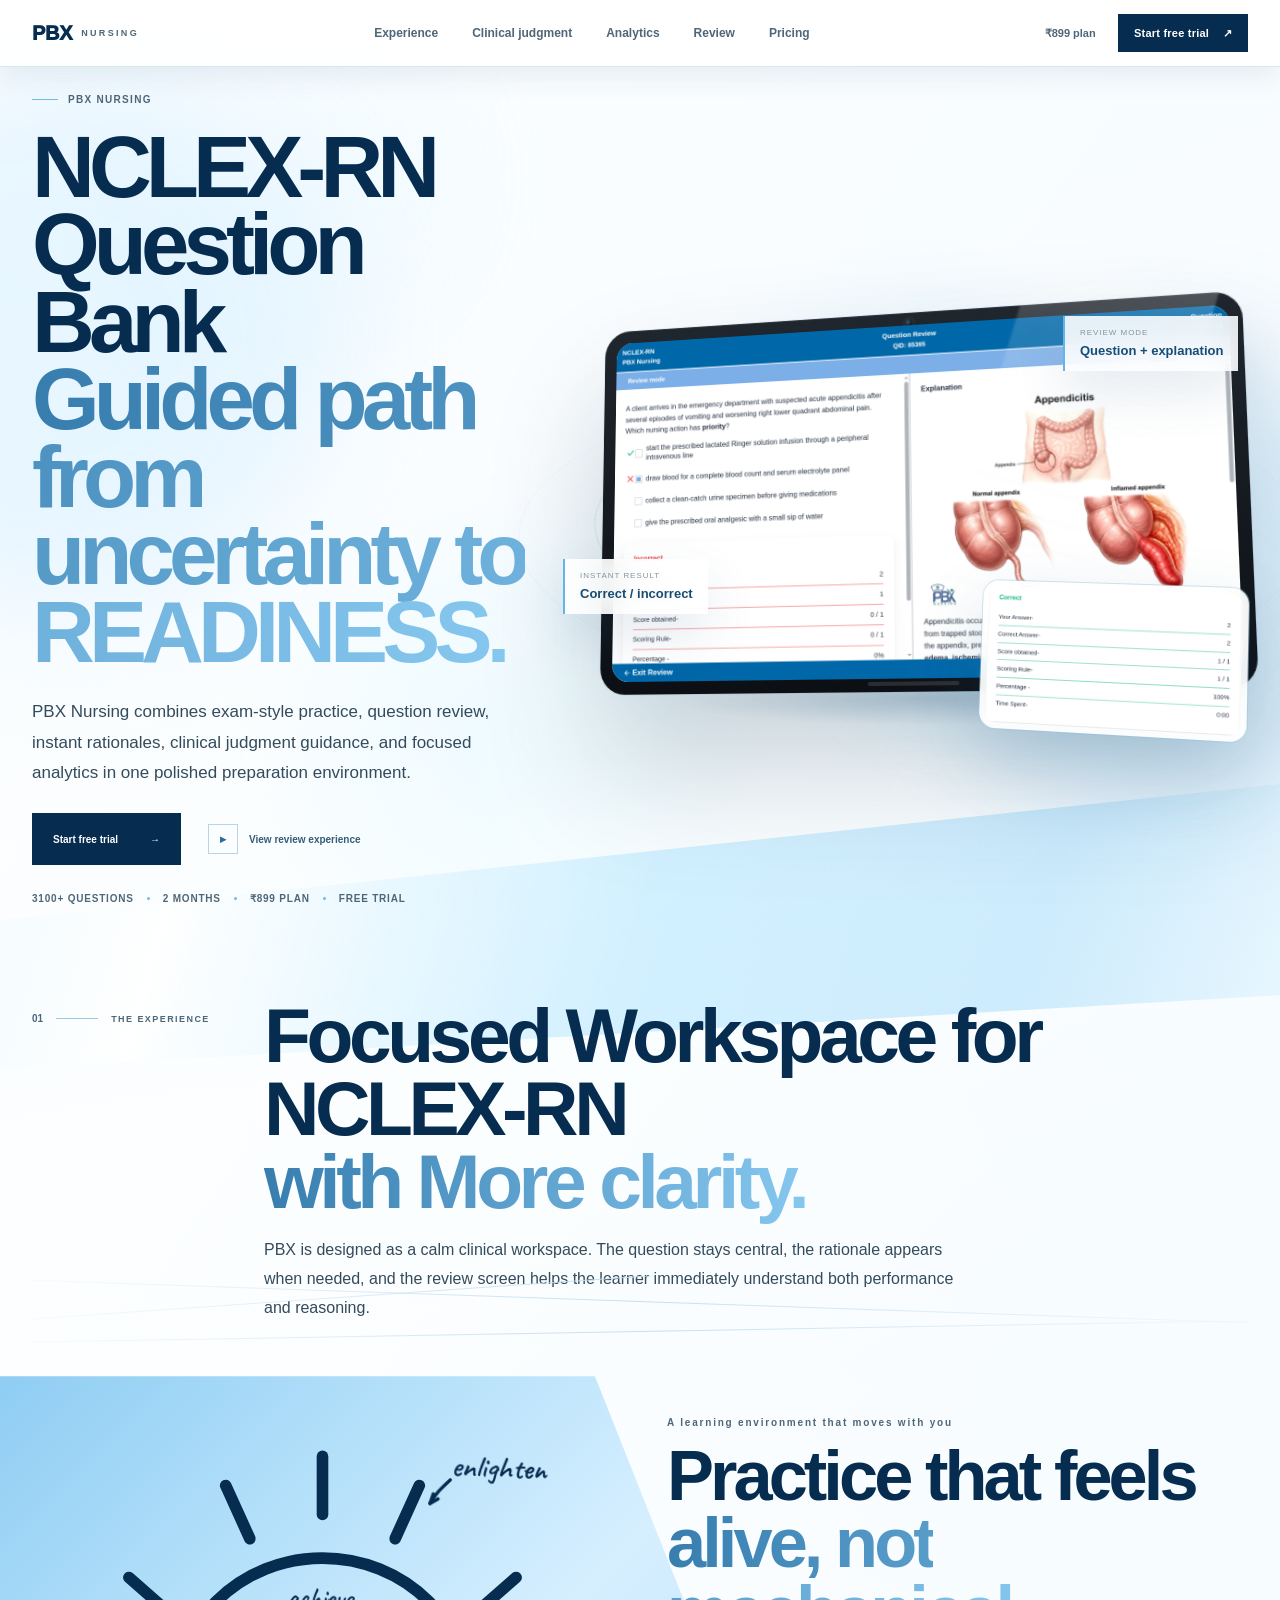
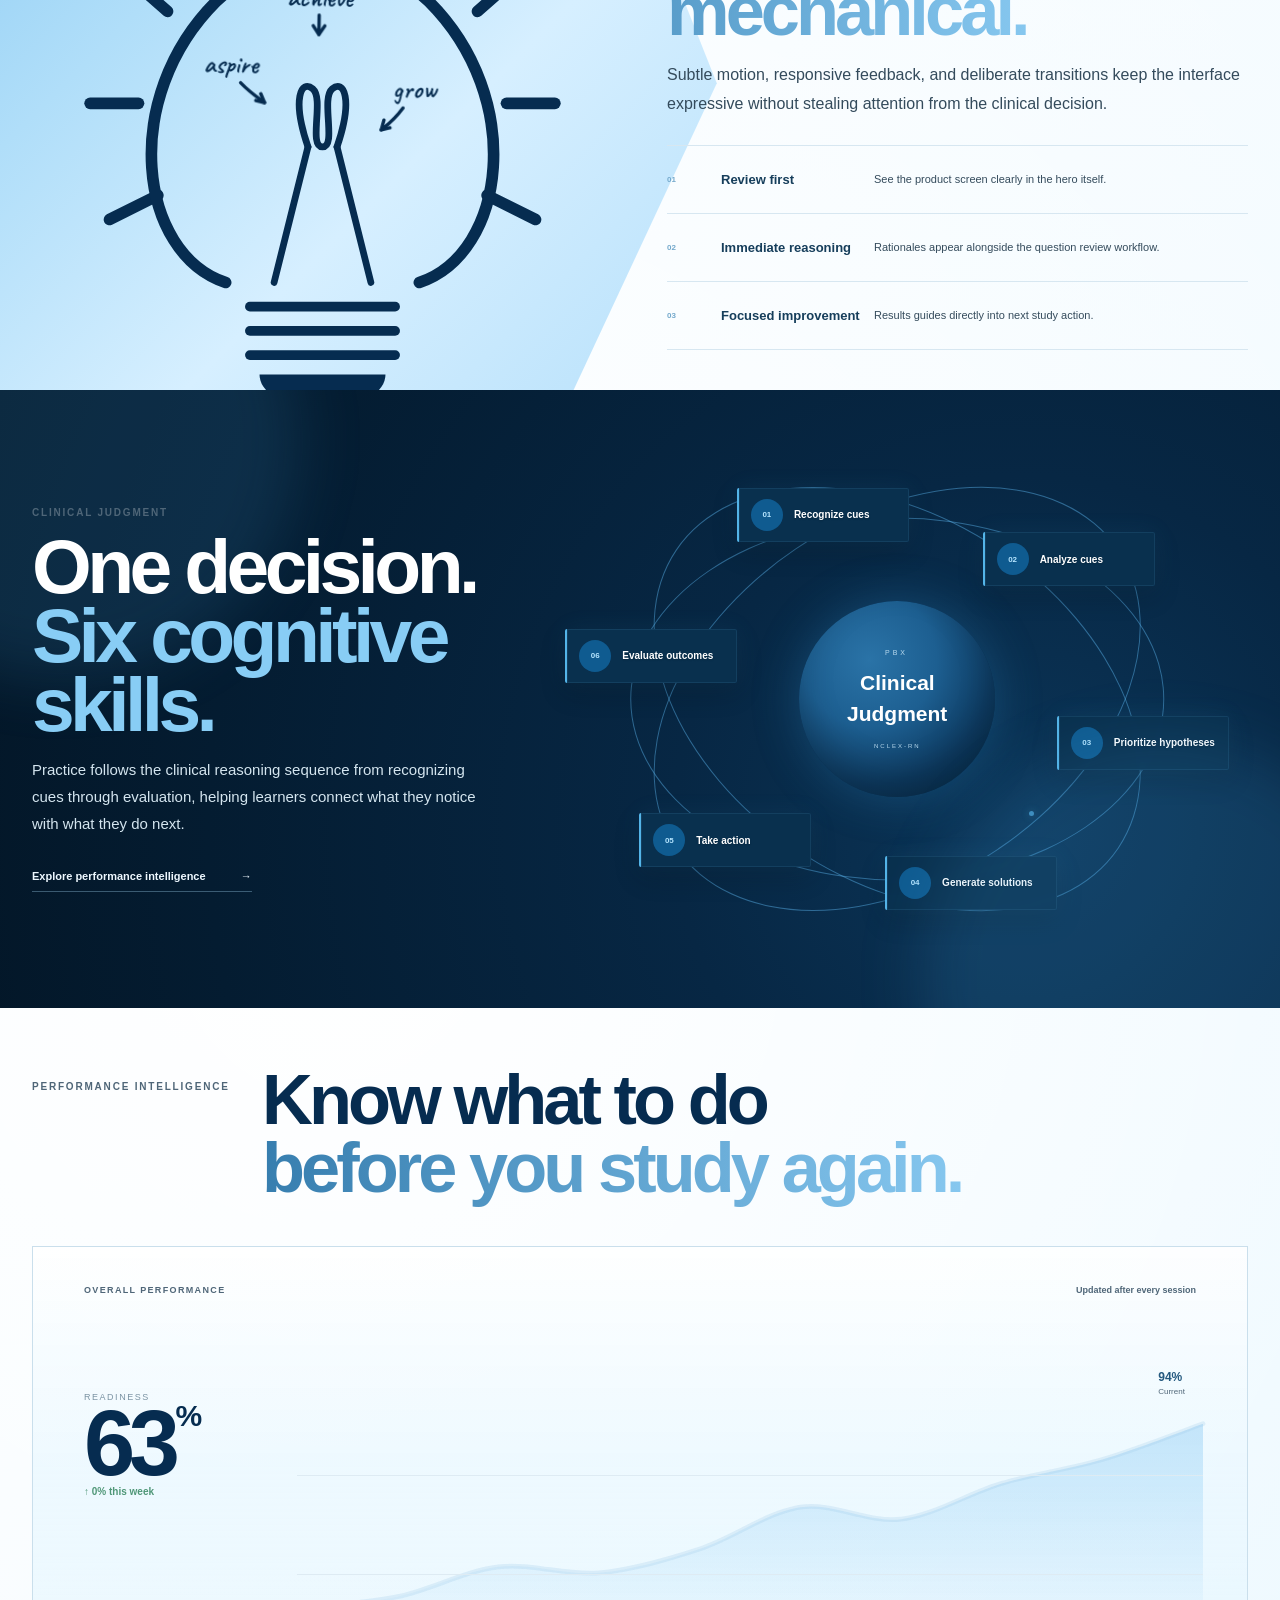
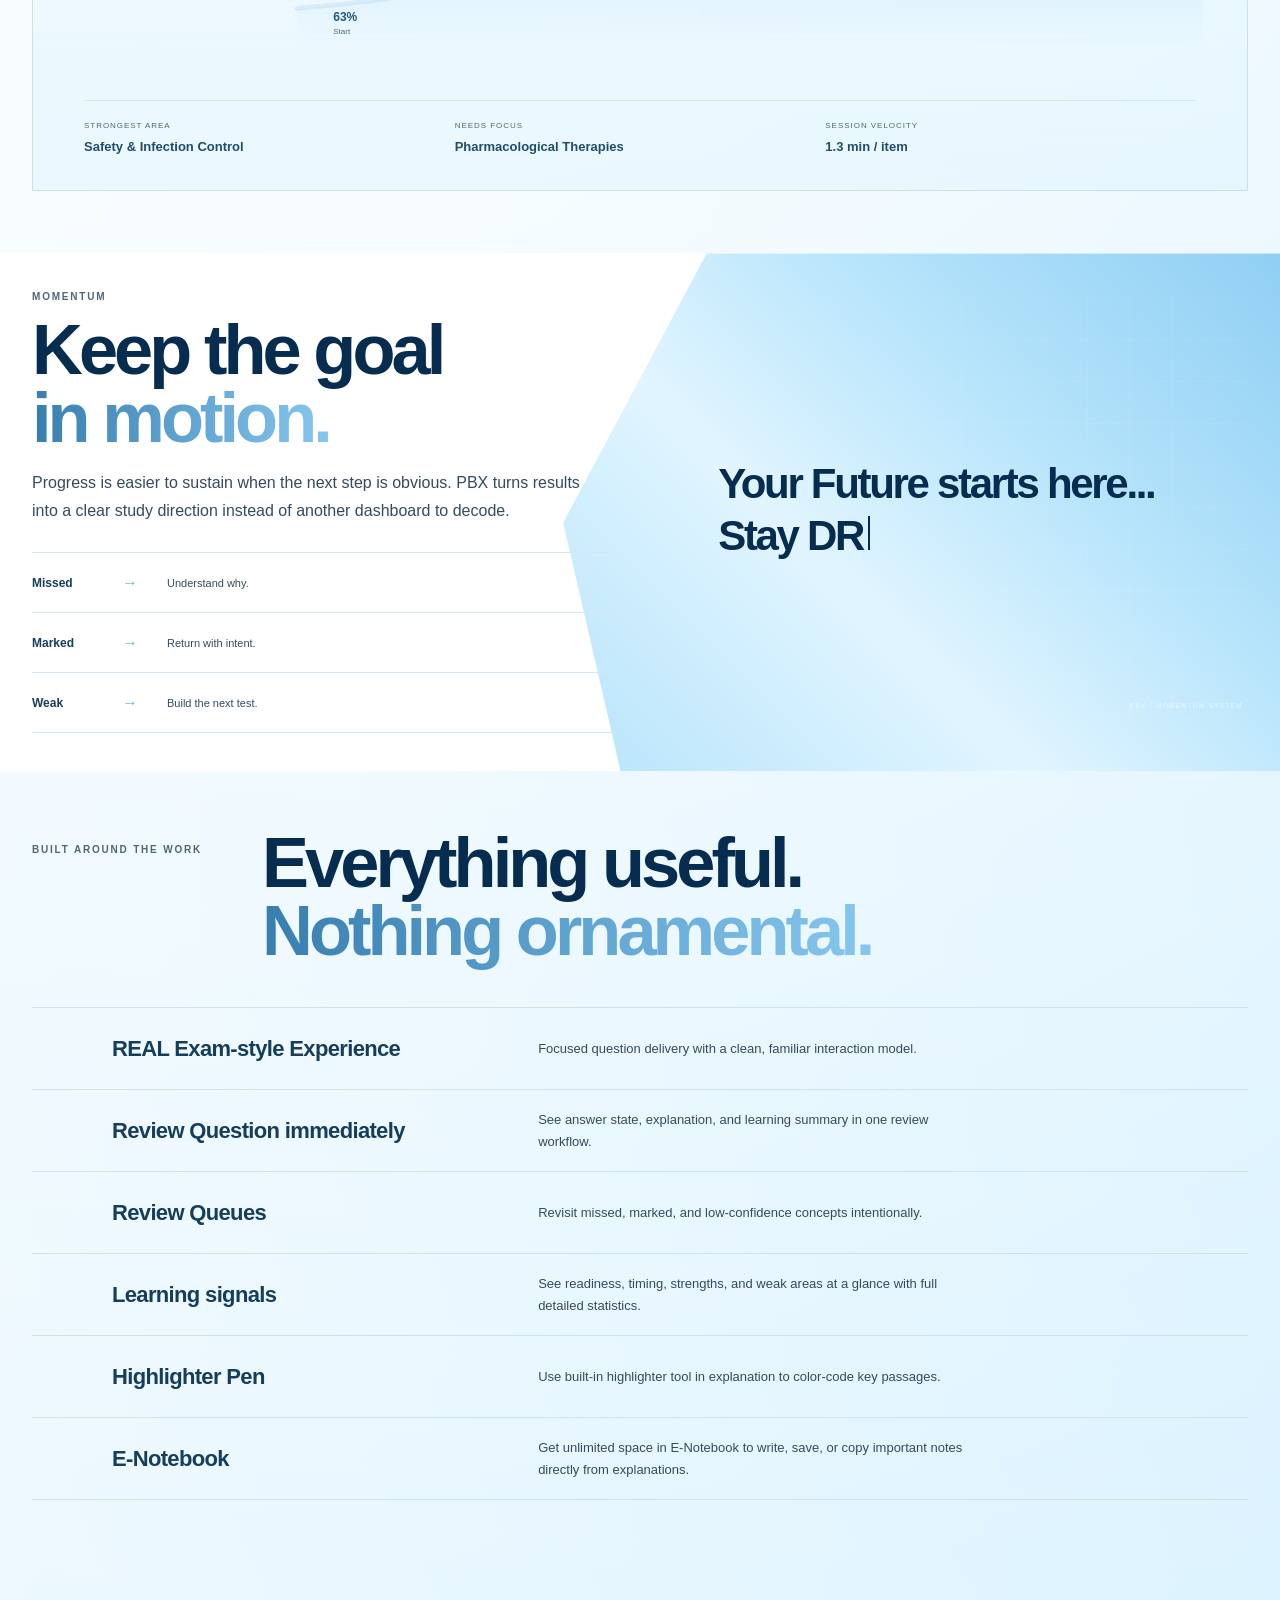
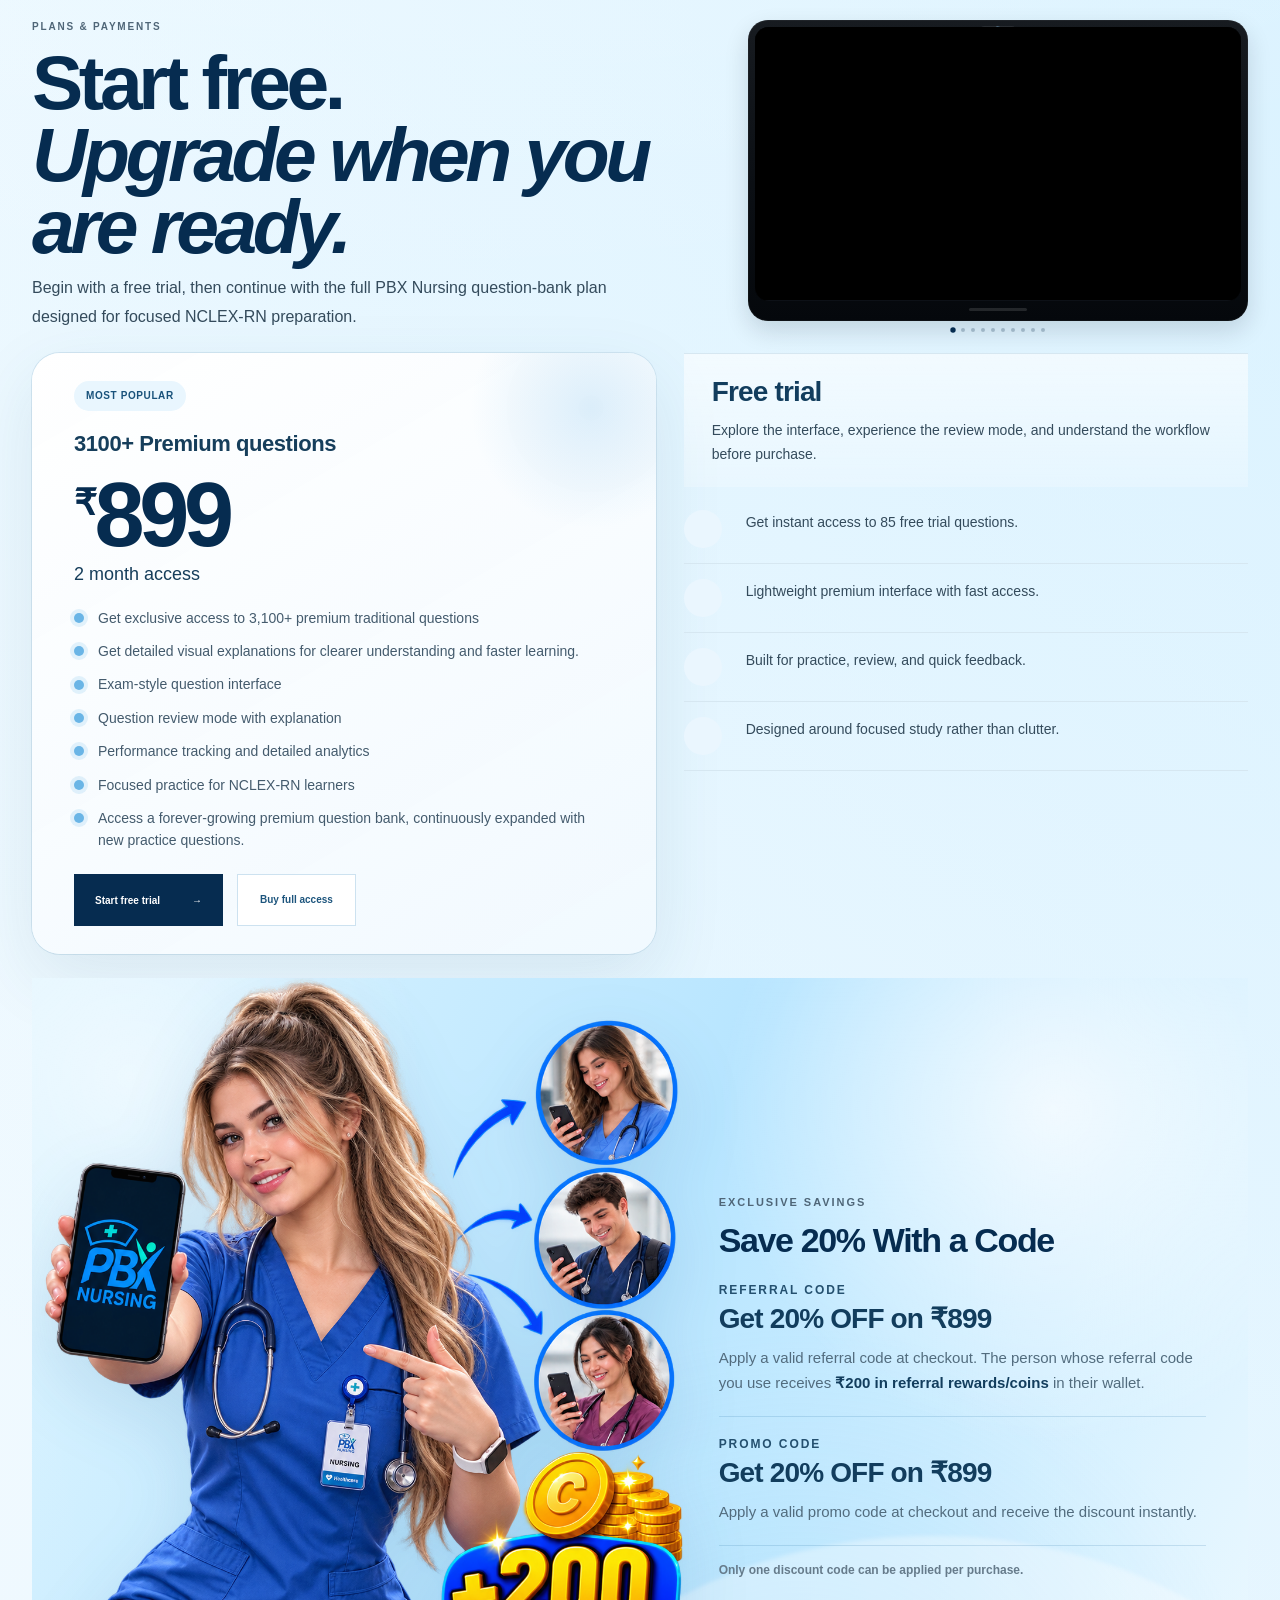
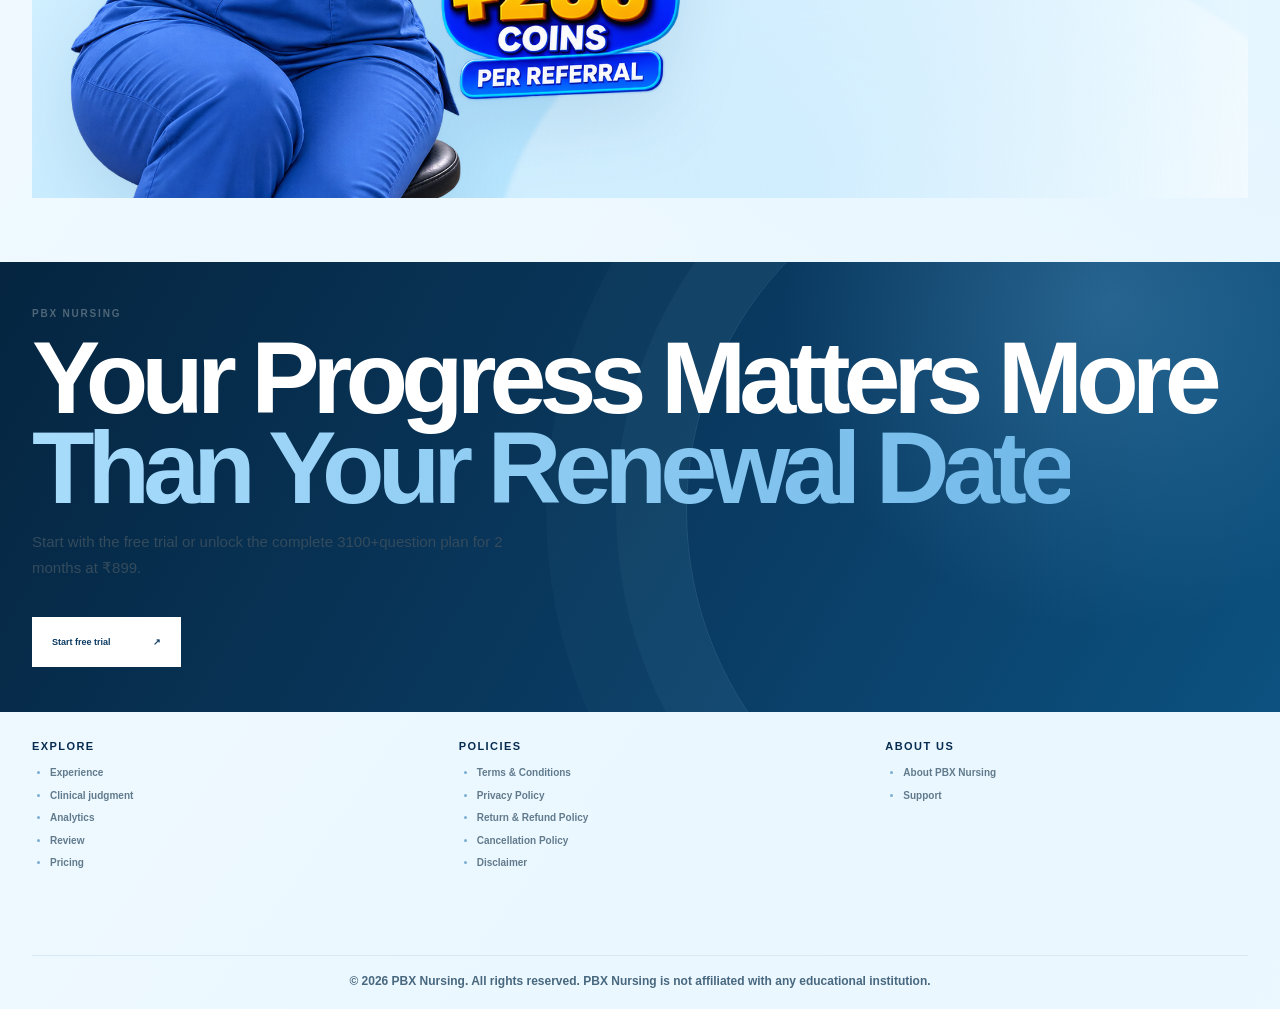
==== index.html @ fc1fe6d0 "Add files via upload" ====
<!DOCTYPE html>
<html lang="en">
<head>
  <meta charset="UTF-8" />
  <meta name="viewport" content="width=device-width, initial-scale=1, viewport-fit=cover" />
  <meta name="theme-color" content="#f8fcff" />
  <meta name="description" content="PBX Nursing — premium NCLEX-RN preparation software with exam-style review, clinical judgment, instant rationales, analytics, and flexible pricing." />
  <title>PBX Nursing — NCLEX-RN </title>
  <link rel="preconnect" href="https://fonts.googleapis.com">
  <link rel="preconnect" href="https://fonts.gstatic.com" crossorigin>
  <link href="https://fonts.googleapis.com/css2?family=Caveat:wght@600;700&display=swap" rel="stylesheet">
  <link rel="stylesheet" href="styles.css?v=18" />
</head>
<body>
  <div class="ambient ambient-one" aria-hidden="true"></div>
  <div class="ambient ambient-two" aria-hidden="true"></div>

  <header class="topbar" id="top">
    <div class="topbar-inner">
      <a class="brand" href="#top" aria-label="PBX Nursing home">
        <span class="brand-mark">PBX</span>
        <span class="brand-name">NURSING</span>
      </a>
      <nav class="desktop-nav" aria-label="Main navigation">
        <a href="#experience">Experience</a>
        <a href="#judgment">Clinical judgment</a>
        <a href="#analytics">Analytics</a>
        <a href="#review">Review</a>
        <a href="#pricing">Pricing</a>
      </nav>
      <div class="top-actions">
        <a class="text-link" href="#pricing">₹899 plan</a>
        <a class="top-cta magnetic" href="#pricing">Start free trial <span>↗</span></a>
        <button class="menu-button" aria-label="Toggle navigation" aria-expanded="false"><span></span><span></span></button>
      </div>
    </div>
    <div class="mobile-nav" aria-hidden="true">
      <a href="#experience">Experience</a>
      <a href="#judgment">Clinical judgment</a>
      <a href="#analytics">Analytics</a>
      <a href="#review">Review</a>
      <a href="#pricing">Pricing</a>
    </div>
  </header>

  <main>
    <section class="hero section-shell" id="preview">
      <div class="hero-copy reveal">
        <div class="overline"><span></span> PBX Nursing</div>
        <h1>NCLEX-RN Question Bank<br><em>Guided path from uncertainty to READINESS.</em></h1>
        <p class="hero-lede">PBX Nursing combines exam-style practice, question review, instant rationales, clinical judgment guidance, and focused analytics in one polished preparation environment.</p>
        <div class="hero-actions">
          <a class="primary-action magnetic" href="#pricing">Start free trial <span>→</span></a>
          <a class="secondary-action" href="#review"><i class="play-icon">▶</i> View review experience</a>
        </div>
        <div class="hero-meta">
          <span>3100+ questions</span><i></i><span>2 months</span><i></i><span>₹899 plan</span><i></i><span>Free trial</span>
        </div>
      </div>

      <div class="hero-visual reveal" data-delay="80">
        <div class="hero-orbit orbit-a"></div>
        <div class="hero-orbit orbit-b"></div>
        <div class="hero-glow"></div>

        <div class="review-device tilt" data-tilt="8" data-depth="25">
          <div class="device-bezel">
            <div class="device-topbar">
              <span></span><span></span><span></span>
            </div>
            <div class="device-screen">
              <img src="assets/review-main.png" alt="PBX Nursing question review screen with explanation panel" class="screen-main" />
            </div>
            <div class="device-reflection" aria-hidden="true"></div>
          </div>
          <div class="device-shadow" aria-hidden="true"></div>
        </div>

        <div class="score-float tilt" data-tilt="5" data-depth="25">
          <img src="assets/review-score.png" alt="PBX Nursing scoring summary card" class="screen-score" />
        </div>

        <div class="signal signal-one" data-depth="25"><small>Review mode</small><b>Question + explanation</b></div>
        <div class="signal signal-two" data-depth="-20"><small>Instant result</small><b>Correct / incorrect</b></div>
      </div>

      <div class="hero-sweep" aria-hidden="true"></div>
    </section>

    <section class="manifesto section-shell" id="experience">
      <div class="manifesto-index reveal"><span>01</span><i></i><b>THE EXPERIENCE</b></div>
      <div class="manifesto-copy reveal" data-delay="80">
        <h2>Focused Workspace for NCLEX-RN<br><em>with More clarity.</em></h2>
        <p>PBX is designed as a calm clinical workspace. The question stays central, the rationale appears when needed, and the review screen helps the learner immediately understand both performance and reasoning.</p>
      </div>
      <div class="manifesto-lines" aria-hidden="true"><span></span><span></span><span></span></div>
    </section>

    <section class="flow-section flow-lightbulb">
      <div class="flow-shape left-blue" aria-hidden="true"></div>
      <div class="flow-inner section-shell">
        <div class="lightbulb-art reveal" aria-label="Aspire, achieve and grow visual">
          <svg viewBox="0 0 600 850" xmlns="http://www.w3.org/2000/svg" role="img" aria-label="Floating lightbulb illustration">
            <g class="bulb-stroke" stroke-width="12">
              <line x1="140" y1="210" x2="100" y2="175"/><line x1="225" y1="135" x2="200" y2="80"/><line x1="300" y1="110" x2="300" y2="50"/><line x1="375" y1="135" x2="400" y2="80"/><line x1="460" y1="210" x2="500" y2="175"/><line x1="490" y1="305" x2="540" y2="305"/><line x1="470" y1="400" x2="520" y2="425"/><line x1="110" y1="305" x2="60" y2="305"/><line x1="130" y1="400" x2="80" y2="425"/>
            </g>
            <path d="M200 490C110 460 90 300 190 200C250 140 350 140 410 200C510 300 490 460 400 490" class="bulb-stroke" stroke-width="12"/>
            <path d="M250 490L285 350M350 490L315 350" class="bulb-stroke" stroke-width="7"/>
            <path d="M285 350C268 300 278 280 290 290C302 300 285 350 300 350C315 350 298 300 310 290C322 280 332 300 315 350" class="bulb-stroke" stroke-width="7"/>
            <g class="bulb-stroke" stroke-width="10"><line x1="225" y1="515" x2="375" y2="515"/><line x1="225" y1="540" x2="375" y2="540"/><line x1="225" y1="565" x2="375" y2="565"/></g>
            <path d="M235 585C235 630 365 630 365 585Z" fill="white"/>
            <g class="floating-group" data-dx="6" data-dy="6" data-speed="0.0006"><text x="480" y="70" class="script-text big">enlighten</text><path d="M430 80C420 90 415 95 410 105" class="bulb-stroke small"/><path d="M410 105L418 100M410 105L413 95" class="bulb-stroke small"/></g>
            <g class="floating-group" data-dx="5" data-dy="5" data-speed="0.0008"><text x="210" y="270" class="script-text">aspire</text><path d="M220 285C230 295 238 300 245 305" class="bulb-stroke small"/><path d="M245 305L236 303M245 305L241 296" class="bulb-stroke small"/></g>
            <g class="floating-group" data-dx="4" data-dy="6" data-speed="0.0005"><text x="300" y="200" class="script-text">achieve</text><path d="M300 215L300 235" class="bulb-stroke small"/><path d="M300 235L294 226M300 235L306 226" class="bulb-stroke small"/></g>
            <g class="floating-group" data-dx="5" data-dy="5" data-speed="0.0007"><text x="390" y="290" class="script-text">grow</text><path d="M378 305C368 318 360 323 355 327" class="bulb-stroke small"/><path d="M355 327L364 325M355 327L358 317" class="bulb-stroke small"/></g>
            <g class="floating-group" data-dx="6" data-dy="5" data-speed="0.0006"><text x="470" y="650" class="script-text big">prepare</text><path d="M380 605C395 620 405 628 412 633" class="bulb-stroke small"/><path d="M412 633L402 631M412 633L406 624" class="bulb-stroke small"/></g>
          </svg>
        </div>
        <div class="flow-copy reveal" data-delay="80">
          <span class="section-kicker">A learning environment that moves with you</span>
          <h2>Practice that feels<br><em>alive, not mechanical.</em></h2>
          <p>Subtle motion, responsive feedback, and deliberate transitions keep the interface expressive without stealing attention from the clinical decision.</p>
          <div class="plain-feature-list">
            <div><b>01</b><span>Review first</span><p>See the product screen clearly in the hero itself.</p></div>
            <div><b>02</b><span>Immediate reasoning</span><p>Rationales appear alongside the question review workflow.</p></div>
            <div><b>03</b><span>Focused improvement</span><p>Results guides directly into next study action.</p></div>
          </div>
        </div>
      </div>
    </section>

    <section class="judgment" id="judgment">
      <div class="judgment-glow" aria-hidden="true"></div>
      <div class="section-shell judgment-inner">
        <div class="judgment-copy reveal">
          <span class="section-kicker light">CLINICAL JUDGMENT</span>
          <h2>One decision.<br><em>Six cognitive skills.</em></h2>
          <p>Practice follows the clinical reasoning sequence from recognizing cues through evaluation, helping learners connect what they notice with what they do next.</p>
          <a href="#analytics" class="line-link">Explore performance intelligence <span>→</span></a>
        </div>
        <div class="judgment-visual reveal" data-delay="100">
          <div class="cj-axis axis-one"></div><div class="cj-axis axis-two"></div><div class="cj-axis axis-three"></div>
          <div class="cj-core">
            <div class="core-loop" aria-label="PBX Clinical Judgment NCLEX-RN">
              <small class="core-line core-pbx">PBX</small>
              <b class="core-line core-clinical">Clinical</b>
              <b class="core-line core-judgment">Judgment</b>
              <span class="core-line core-nclex">NCLEX-RN</span>
            </div>
          </div>
          <div class="cj-node n1 orbiting-node" data-angle="210"><b>01</b><span>Recognize cues</span></div>
          <div class="cj-node n2 orbiting-node" data-angle="270"><b>02</b><span>Analyze cues</span></div>
          <div class="cj-node n3 orbiting-node" data-angle="330"><b>03</b><span>Prioritize hypotheses</span></div>
          <div class="cj-node n4 orbiting-node" data-angle="30"><b>04</b><span>Generate solutions</span></div>
          <div class="cj-node n5 orbiting-node" data-angle="90"><b>05</b><span>Take action</span></div>
          <div class="cj-node n6 orbiting-node" data-angle="150"><b>06</b><span>Evaluate outcomes</span></div>
          <div class="cj-dust" data-angle="5" data-r="0.78" aria-hidden="true"></div>
          <div class="cj-dust" data-angle="145" data-r="0.94" aria-hidden="true"></div>
          <div class="cj-dust" data-angle="265" data-r="0.86" aria-hidden="true"></div>
        </div>
      </div>
    </section>

    <section class="analytics section-shell" id="analytics">
      <div class="analytics-title reveal">
        <span class="section-kicker">PERFORMANCE INTELLIGENCE</span>
        <h2>Know what to do<br><em>before you study again.</em></h2>
      </div>
      <div class="analytics-stage reveal" id="readiness-graph" data-delay="80">
        <div class="analytics-topline"><span>OVERALL PERFORMANCE</span><b>Updated after every session</b></div>
        <div class="metric-big"><small>READINESS</small><strong><span id="readiness-percent">63</span><sup>%</sup></strong><span id="readiness-delta">↑ 0% this week</span></div>
        <div class="curve-wrap">
          <svg id="readiness-chart" viewBox="0 0 760 260" preserveAspectRatio="none" aria-label="Readiness trend from 63 percent to 94 percent">
            <defs>
              <linearGradient id="chartFill" x1="0" y1="0" x2="0" y2="1"><stop offset="0" stop-color="#6dbcf1" stop-opacity=".34"/><stop offset="1" stop-color="#6dbcf1" stop-opacity="0"/></linearGradient>
              <filter id="readinessGlow"><feGaussianBlur stdDeviation="2.2" result="blur"/><feMerge><feMergeNode in="blur"/><feMergeNode in="SourceGraphic"/></feMerge></filter>
              <clipPath id="readinessClip">
                <rect id="readiness-clip-rect" x="0" y="0" width="0" height="260"/>
              </clipPath>
            </defs>
            <path id="readiness-area" class="chart-area" d=""/>
            <path id="readiness-track" class="chart-track" d=""/>
            <path id="readiness-progress" class="chart-line" d="" clip-path="url(#readinessClip)"/>
            <circle id="readiness-dot" class="chart-dot" r="5" cx="0" cy="0"/>
          </svg>
          <div class="chart-label label-a"><b>63%</b><span>Start</span></div><div class="chart-label label-b"><b>94%</b><span>Current</span></div>
        </div>
        <div class="analytics-bottom">
          <div><span>Strongest area</span><b>Safety &amp; Infection Control</b></div>
          <div><span>Needs focus</span><b>Pharmacological Therapies</b></div>
          <div><span>Session velocity</span><b>1.3 min / item</b></div>
        </div>
      </div>
    </section>

    <section class="flow-section flow-typewriter" id="review">
      <div class="flow-shape right-blue" aria-hidden="true"></div>
      <div class="flow-inner reverse section-shell">
        <div class="flow-copy reveal">
          <span class="section-kicker">MOMENTUM</span>
          <h2>Keep the goal<br><em>in motion.</em></h2>
          <p>Progress is easier to sustain when the next step is obvious. PBX turns results into a clear study direction instead of another dashboard to decode.</p>
          <div class="review-steps">
            <div><b>Missed</b><span>→</span><p>Understand why.</p></div>
            <div><b>Marked</b><span>→</span><p>Return with intent.</p></div>
            <div><b>Weak</b><span>→</span><p>Build the next test.</p></div>
          </div>
        </div>
        <div class="typewriter-art reveal" data-delay="80" aria-live="polite">
          <div class="typewriter-grid"></div>
          <div class="typewriter-copy fixed-typewriter-copy">
            <div id="type-a" class="fixed-type-line"></div>
            <div class="fixed-type-line type-b-row"><span id="type-b"></span><span class="type-cursor" aria-hidden="true"></span></div>
          </div>
          <div class="type-caption">PBX / momentum system</div>
        </div>
      </div>
    </section>

    <section class="capabilities section-shell">
      <div class="capabilities-intro reveal">
        <span class="section-kicker">BUILT AROUND THE WORK</span>
        <h2>Everything useful.<br><em>Nothing ornamental.</em></h2>
      </div>
      <div class="capability-list reveal" data-delay="100">
        <article><b></b><h3>REAL Exam-style Experience</h3><p>Focused question delivery with a clean, familiar interaction model.</p><span></span></article>
        <article><b></b><h3>Review Question immediately</h3><p>See answer state, explanation, and learning summary in one review workflow.</p><span></span></article>
        <article><b></b><h3>Review Queues</h3><p>Revisit missed, marked, and low-confidence concepts intentionally.</p><span></span></article>
        <article><b></b><h3>Learning signals</h3><p>See readiness, timing, strengths, and weak areas at a glance with full detailed statistics.</p><span></span></article>
        <article><b></b><h3>Highlighter Pen</h3><p>Use built-in highlighter tool in explanation to color-code key passages.</p><span></span></article>
        <article><b></b><h3>E-Notebook</h3><p>Get unlimited space in E-Notebook to write, save, or copy important notes directly from explanations.</p><span></span></article>
      </div>

    </section>

    <section class="pricing section-shell" id="pricing">
      <div class="pricing-head reveal">
        <div class="pricing-head-copy">
          <span class="section-kicker">PLANS &amp; PAYMENTS</span>
          <h2>Start free.<br><em>Upgrade when you are ready.</em></h2>
          <p>Begin with a free trial, then continue with the full PBX Nursing question-bank plan designed for focused NCLEX-RN preparation.</p>
        </div>
        <div class="auto-photo-carousel" id="auto-photo-carousel" aria-label="PBX Nursing image carousel">
          <div class="ipad-carousel-frame">
            <div class="ipad-camera" aria-hidden="true"></div>
            <div class="ipad-screen-wrap">
              <div class="auto-carousel-stage" id="auto-carousel-stage">
                <div class="auto-carousel-empty" id="auto-carousel-empty">
                  <span>PBX NURSING</span>
                  <p>Add <b>image1.png</b>, <b>image2.png</b>, … to <b>carousel-images/</b></p>
                </div>
              </div>
            </div>
            <div class="ipad-home-bar" aria-hidden="true"></div>
          </div>
          <div class="auto-carousel-dots" id="auto-carousel-dots" aria-hidden="true"></div>
        </div>
      </div>

      <div class="pricing-stage reveal" data-delay="80">
        <div class="pricing-summary">
          <div class="summary-tag">Most popular</div>
          <div class="summary-line">3100+ Premium questions</div>
          <div class="summary-price"><span>₹</span>899</div>
          <div class="summary-sub">2 month access</div>
          <ul class="summary-features">
            <li>Get exclusive access to 3,100+ premium traditional questions</li>
            <li>Get detailed visual explanations for clearer understanding and faster learning.</li>
            <li>Exam-style question interface</li>
            <li>Question review mode with explanation</li>
            <li>Performance tracking and detailed analytics</li>
            <li>Focused practice for NCLEX-RN learners</li>
            <li>Access a forever-growing premium question bank, continuously expanded with new practice questions.</li>
          </ul>
          <div class="pricing-actions">
            <a href="#top" class="primary-action magnetic">Start free trial <span>→</span></a>
            <a href="#top" class="secondary-pricing">Buy full access</a>
          </div>
        </div>

        <div class="pricing-side">
          <div class="trial-strip">
            <b>Free trial</b>
            <p>Explore the interface, experience the review mode, and understand the workflow before purchase.</p>
          </div>


          <div class="assurance-list">
            <div><b></b><p>Get instant access to 85 free trial questions.</p></div>
            <div><b></b><p>Lightweight premium interface with fast access.</p></div>
            <div><b></b><p>Built for practice, review, and quick feedback.</p></div>
            <div><b></b><p>Designed around focused study rather than clutter.</p></div>
          </div>
        </div>
      </div>

      <div class="code-savings reveal" data-delay="120" aria-label="Referral and promo code savings">
        <div class="code-savings-visual cursor-tilt" data-depth="16" data-tilt-strength="6" aria-hidden="true">
          <img src="assets/referral-rewards.png" alt="" />
        </div>

        <div class="code-savings-copy">
          <span class="section-kicker">EXCLUSIVE SAVINGS</span>
          <h3>Save 20% With a Code</h3>

          <div class="code-offer referral-offer">
            <div class="code-offer-title">Referral Code</div>
            <div class="code-offer-value">Get 20% OFF on ₹899</div>
            <p>Apply a valid referral code at checkout. The person whose referral code you use receives <strong>₹200 in referral rewards/coins</strong> in their wallet.</p>
          </div>

          <div class="code-offer promo-offer">
            <div class="code-offer-title">Promo Code</div>
            <div class="code-offer-value">Get 20% OFF on ₹899</div>
            <p>Apply a valid promo code at checkout and receive the discount instantly.</p>
          </div>

          <p class="code-fineprint">Only one discount code can be applied per purchase.</p>
        </div>
      </div>
    </section>

    <section class="final-cta" id="final-cta">
      <div class="final-light" aria-hidden="true"></div>
      <div class="section-shell final-inner reveal">
        <span class="section-kicker light">PBX NURSING</span>
        <h2>Your Progress Matters More<br><em>Than Your Renewal Date</em></h2>
        <p>Start with the free trial or unlock the complete 3100+question plan for 2 months at ₹899.</p>
        <a class="final-button magnetic" href="#pricing">Start free trial <span>↗</span></a>
      </div>
    </section>
  </main>

  <footer class="footer site-footer section-shell" aria-label="Footer navigation">
    <nav class="footer-group" aria-label="Explore">
      <h3>Explore</h3>
      <ul>
        <li><a href="#experience">Experience</a></li>
        <li><a href="#judgment">Clinical judgment</a></li>
        <li><a href="#analytics">Analytics</a></li>
        <li><a href="#review">Review</a></li>
        <li><a href="#pricing">Pricing</a></li>
      </ul>
    </nav>
    <nav class="footer-group" aria-label="Policies">
      <h3>Policies</h3>
      <ul>
        <li><a href="terms-and-conditions/index.html" data-popup-url="terms-and-conditions/index.html?popup=1" data-popup-title="Terms &amp; Conditions">Terms &amp; Conditions</a></li>
        <li><a href="privacy-policy/index.html" data-popup-url="privacy-policy/index.html?popup=1" data-popup-title="Privacy Policy">Privacy Policy</a></li>
        <li><a href="return-refund-policy/index.html" data-popup-url="return-refund-policy/index.html?popup=1" data-popup-title="Return &amp; Refund Policy">Return &amp; Refund Policy</a></li>
        <li><a href="cancellation-policy/index.html" data-popup-url="cancellation-policy/index.html?popup=1" data-popup-title="Cancellation Policy">Cancellation Policy</a></li>
        <li><a href="disclaimer/index.html" data-popup-url="disclaimer/index.html?popup=1" data-popup-title="Disclaimer">Disclaimer</a></li>
      </ul>
    </nav>
    <nav class="footer-group" aria-label="About Us">
      <h3>About Us</h3>
      <ul>
        <li><a href="about-us/index.html" data-popup-url="about-us/index.html?popup=1" data-popup-title="About Us">About PBX Nursing</a></li>
        <li><a href="mailto:pbxnursing@gmail.com" data-popup-key="support">Support</a></li>
      </ul>
    </nav>
    <div class="footer-legal">
      <p>©️ 2026 PBX Nursing. All rights reserved. PBX Nursing is not affiliated with any educational institution.</p>
    </div>
  </footer>

  <div class="footer-popup" id="footer-popup" aria-hidden="true">
    <div class="footer-popup-backdrop" data-popup-close></div>
    <section class="footer-popup-panel" role="dialog" aria-modal="true" aria-labelledby="footer-popup-title">
      <header class="footer-popup-header">
        <div>
          <span class="footer-popup-kicker">PBX NURSING</span>
          <h2 id="footer-popup-title">Information</h2>
        </div>
        <button class="footer-popup-close" type="button" aria-label="Close popup" data-popup-close>×</button>
      </header>
      <div class="footer-popup-body" id="footer-popup-body"></div>
    </section>
  </div>

  <script src="app.js?v=23"></script>
</body>
</html>
---- styles.css ----
:root{
  --navy:#062c50;--navy-2:#0a416f;--ink:#101820;--muted:#647888;--blue:#78bdf0;--blue-2:#a8dcfb;--blue-3:#e5f5ff;--white:#fff;--bg:#f8fcff;--line:#d8e9f4;--ease:cubic-bezier(.2,.75,.2,1);--max:1280px
}
*{box-sizing:border-box}html{scroll-behavior:smooth}body{margin:0;background:var(--bg);color:var(--ink);font-family:Inter,ui-sans-serif,-apple-system,BlinkMacSystemFont,"Segoe UI",sans-serif;overflow-x:hidden;-webkit-font-smoothing:antialiased}button,a{font:inherit}a{text-decoration:none;color:inherit}button{border:0}.section-shell{width:min(calc(100% - 64px),var(--max));margin-inline:auto;position:relative}.ambient{position:fixed;pointer-events:none;z-index:-3;border-radius:50%;filter:blur(60px);opacity:.55}.ambient-one{width:42vw;height:42vw;background:#d6efff;left:-16vw;top:8vh}.ambient-two{width:36vw;height:36vw;background:#caeaff;right:-12vw;top:42vh}

/* STATIC, FULL-WIDTH TOP BAR */
.topbar{position:static;width:100%;z-index:50;background:rgba(255,255,255,.82);border-bottom:1px solid rgba(178,211,232,.55);backdrop-filter:blur(18px)}.topbar-inner{height:74px;width:min(calc(100% - 64px),var(--max));margin:auto;display:grid;grid-template-columns:auto 1fr auto;align-items:center;gap:52px}.brand{display:inline-flex;align-items:center;gap:9px;letter-spacing:-.02em}.brand-mark{font-size:18px;font-weight:950;color:var(--navy)}.brand-name{font-size:8px;letter-spacing:.26em;font-weight:800;color:#7690a4}.desktop-nav{display:flex;justify-content:center;gap:34px;font-size:10px;font-weight:750;color:#4d6578}.desktop-nav a,.text-link{position:relative}.desktop-nav a:after,.text-link:after{content:"";position:absolute;left:0;right:100%;bottom:-7px;height:1px;background:var(--navy);transition:right .35s var(--ease)}.desktop-nav a:hover:after,.text-link:hover:after{right:0}.top-actions{display:flex;align-items:center;gap:22px}.text-link{font-size:9px;font-weight:800;color:#466176}.top-cta{min-height:38px;display:inline-flex;align-items:center;gap:14px;padding:0 16px;background:var(--navy);color:#fff;font-size:9px;font-weight:850;letter-spacing:.02em;transition:.3s var(--ease)}.top-cta:hover{background:#0b4978}.menu-button{display:none;background:none;width:38px;height:38px;position:relative}.menu-button span{position:absolute;width:18px;height:1px;background:var(--navy);left:10px;top:15px}.menu-button span:last-child{top:22px}.mobile-nav{display:none}

.hero{min-height:850px;display:grid;grid-template-columns:.9fr 1.1fr;align-items:center;gap:35px;padding-top:86px;padding-bottom:70px}.hero:before{content:"";position:absolute;left:-18vw;right:-12vw;bottom:-120px;height:310px;background:linear-gradient(106deg,rgba(194,230,251,.75),rgba(255,255,255,.2) 45%,rgba(144,204,243,.48));clip-path:polygon(0 55%,100% 0,100% 70%,0 100%);z-index:-2}.hero-copy{z-index:3;padding-bottom:60px}.overline{display:flex;align-items:center;gap:10px;color:#5d7890;font-size:8px;font-weight:900;letter-spacing:.13em;text-transform:uppercase}.overline span{width:26px;height:1px;background:#72b8e9}.hero h1{margin:23px 0 27px;font-size:clamp(66px,6.8vw,105px);line-height:.89;letter-spacing:-.068em;color:var(--navy);font-weight:760}.hero h1 em,.manifesto h2 em,.flow-copy h2 em,.analytics-title h2 em,.capabilities-intro h2 em,.final-inner h2 em{font-style:normal;font-weight:560;background:linear-gradient(90deg,#377eaf,#86c7ef);-webkit-background-clip:text;background-clip:text;color:transparent}.hero-lede{max-width:600px;font-size:15px;line-height:1.8;color:#536b7d}.hero-actions{display:flex;align-items:center;gap:27px;margin-top:38px}.primary-action{display:inline-flex;align-items:center;gap:32px;min-height:52px;padding:0 21px;background:var(--navy);color:#fff;font-size:10px;font-weight:850;transition:.35s var(--ease)}.primary-action:hover{transform:translateY(-3px);box-shadow:0 20px 40px rgba(7,47,83,.16)}.secondary-action{display:inline-flex;align-items:center;gap:11px;font-size:10px;font-weight:800;color:#355c78}.play-icon{width:30px;height:30px;border:1px solid #b7d5e7;display:grid;place-items:center;font-style:normal;font-size:8px;color:#276d9d}.hero-meta{display:flex;align-items:center;gap:13px;margin-top:55px;font-size:7.5px;letter-spacing:.08em;font-weight:850;text-transform:uppercase;color:#7a8f9e}.hero-meta i{width:3px;height:3px;border-radius:50%;background:#75b9e8}

.hero-visual{height:640px;position:relative;display:grid;place-items:center;perspective:1400px}.hero-glow{position:absolute;width:510px;height:510px;border-radius:50%;background:radial-gradient(circle,rgba(118,191,239,.28),rgba(205,235,253,.18) 45%,transparent 72%);filter:blur(3px)}.hero-orbit{position:absolute;border:1px solid rgba(84,158,208,.16);border-radius:50%;transform:rotateX(68deg) rotateZ(-8deg)}.orbit-a{width:620px;height:620px}.orbit-b{width:760px;height:760px;border-style:dashed;opacity:.6;animation:spin 28s linear infinite}@keyframes spin{to{transform:rotateX(68deg) rotateZ(352deg)}}.exam-frame{width:min(100%,720px);height:500px;background:#fff;box-shadow:0 50px 90px rgba(25,77,113,.18),0 0 0 1px rgba(154,195,222,.3);position:relative;z-index:2;transform:rotateY(-8deg) rotateX(4deg) rotateZ(-1.2deg);transform-style:preserve-3d;overflow:hidden}.exam-head{height:55px;display:grid;grid-template-columns:120px 1fr 110px;align-items:center;padding:0 16px;border-bottom:1px solid #e4eff6;background:#fbfdff}.exam-brand{display:flex;align-items:baseline;gap:7px}.exam-brand b{font-size:10px;color:var(--navy)}.exam-brand span{font-size:6px;letter-spacing:.18em;color:#8aa1b1}.exam-progress{height:2px;background:#e6eff5;margin:0 25px}.exam-progress i{display:block;width:52%;height:100%;background:#6cb7e8}.exam-time{justify-self:end;display:flex;gap:9px;align-items:center;font-size:6px;color:#8b9eab}.exam-time b{font-size:8px;color:#335d7c}.exam-body{display:grid;grid-template-columns:56px 1fr;height:445px}.exam-rail{background:#f7fbfe;border-right:1px solid #e5f0f6;display:flex;flex-direction:column;align-items:center;padding:15px 0;gap:9px}.exam-rail>b{width:28px;height:28px;background:#0d3f68;color:white;display:grid;place-items:center;font-size:7px;margin-bottom:15px}.exam-rail button{width:32px;height:32px;background:transparent;color:#8aa1b1;font-size:7px}.exam-rail button.active{background:#e2f1fb;color:#1c6697}.question-area{padding:32px 40px 24px}.question-top{display:flex;justify-content:space-between;font-size:6px;text-transform:uppercase;letter-spacing:.1em;color:#7990a0}.question-top b{font-weight:700}.question-area h2{font-size:18px;line-height:1.45;color:#1b3649;margin:17px 0 22px;font-weight:700;letter-spacing:-.02em;max-width:560px}.answers{display:grid;gap:8px}.answer{min-height:52px;display:grid;grid-template-columns:28px 1fr 16px;align-items:center;gap:10px;width:100%;background:#fff;border:1px solid #dfeaf1;padding:6px 12px;text-align:left;color:#344c5d;cursor:pointer;transition:.24s var(--ease)}.answer:hover{border-color:#9ccceb;background:#f8fcff}.answer>span{width:27px;height:27px;border:1px solid #c9dce8;display:grid;place-items:center;font-size:7px;font-weight:900;color:#4d6d84}.answer p{font-size:9px;margin:0}.answer i{width:12px;height:12px;border:1px solid #c8d9e5;border-radius:50%}.answer.selected{border-color:#63aee0;background:#eff8fe}.answer.selected i{box-shadow:inset 0 0 0 3px #eff8fe;background:#4da4dc;border-color:#4da4dc}.answer.correct{border-color:#6bb999;background:#effaf5}.answer.wrong{border-color:#d69b9b;background:#fff5f5}.question-actions{display:flex;justify-content:flex-end;align-items:center;gap:7px;margin-top:14px}.question-actions button{height:30px;padding:0 13px;background:#f1f6f9;color:#547087;font-size:7px;cursor:pointer}.question-actions #check-answer{background:#0b3e68;color:#fff;padding:0 20px}.rationale{display:grid;grid-template-columns:24px 1fr;gap:9px;align-items:start;max-height:0;overflow:hidden;opacity:0;margin-top:0;padding:0 11px;background:#eff9f5;transition:.4s var(--ease)}.rationale.show{max-height:95px;opacity:1;margin-top:10px;padding:10px 11px}.rationale>span{width:20px;height:20px;border-radius:50%;background:#4ea980;color:#fff;display:grid;place-items:center;font-size:8px}.rationale b{font-size:7.5px;color:#2f624f}.rationale p{font-size:6.5px;line-height:1.5;margin:3px 0 0;color:#567267}.signal{position:absolute;z-index:4;background:rgba(255,255,255,.88);backdrop-filter:blur(14px);border-left:2px solid #65b4e6;padding:12px 15px;min-width:125px;box-shadow:0 22px 50px rgba(40,92,128,.12)}.signal small{display:block;font-size:6px;text-transform:uppercase;letter-spacing:.12em;color:#8195a2;margin-bottom:4px}.signal b{font-size:10px;color:#174d74}.signal-one{top:105px;right:-5px}.signal-two{bottom:85px;left:5px}

.manifesto{min-height:560px;display:grid;grid-template-columns:180px 1fr;gap:70px;align-content:center;padding-top:90px;padding-bottom:90px}.manifesto-index{align-self:start;padding-top:14px;display:flex;align-items:center;gap:13px;color:#6d8799}.manifesto-index span{font-size:8px;font-weight:900}.manifesto-index i{width:42px;height:1px;background:#9ec8e1}.manifesto-index b{font-size:7px;letter-spacing:.16em}.manifesto-copy h2{font-size:clamp(55px,6vw,86px);line-height:.95;letter-spacing:-.058em;color:var(--navy);margin:0 0 32px}.manifesto-copy p{font-size:15px;line-height:1.8;color:#5c7181;max-width:690px}.manifesto-lines{position:absolute;left:0;right:0;bottom:10px;height:90px;overflow:hidden}.manifesto-lines span{position:absolute;width:110%;height:1px;background:linear-gradient(90deg,transparent,#c6dfef,transparent);transform:rotate(-4deg);left:-5%}.manifesto-lines span:nth-child(2){top:25px;transform:rotate(2deg)}.manifesto-lines span:nth-child(3){top:55px;transform:rotate(-1deg)}

.flow-section{position:relative;min-height:900px;overflow:hidden}.flow-inner{min-height:900px;display:grid;grid-template-columns:1fr 1fr;align-items:center;gap:85px;position:relative;z-index:2}.flow-inner.reverse{grid-template-columns:1fr 1fr}.flow-shape{position:absolute;top:0;bottom:0;width:56%;z-index:0}.left-blue{left:0;background:linear-gradient(135deg,#73b8ea,#8bc9f3 55%,#b7e1fa);clip-path:polygon(0 0,83% 0,100% 50%,80% 100%,0 100%)}.right-blue{right:0;background:linear-gradient(225deg,#75b9ea,#96cff4 54%,#c2e8ff);clip-path:polygon(20% 0,100% 0,100% 100%,8% 100%,0 52%)}.lightbulb-art{height:760px;display:grid;place-items:center}.lightbulb-art svg{width:min(100%,610px);height:100%;overflow:visible}.bulb-stroke{stroke:#fff;fill:none;stroke-linecap:round;stroke-linejoin:round}.bulb-stroke.small{stroke-width:3.5}.script-text{fill:#fff;font-family:"Segoe Print","Bradley Hand",cursive;font-size:28px;text-anchor:middle;dominant-baseline:middle}.script-text.big{font-size:33px}.floating-group{will-change:transform}.flow-copy{padding:30px 0}.section-kicker{display:block;font-size:7.5px;letter-spacing:.18em;font-weight:900;color:#50738d;margin-bottom:22px}.section-kicker.light{color:#85c6ef}.flow-copy h2,.analytics-title h2,.capabilities-intro h2{font-size:clamp(52px,5.5vw,78px);line-height:.96;letter-spacing:-.056em;color:var(--navy);margin:0 0 28px}.flow-copy>p{font-size:14px;line-height:1.8;color:#5c7282;max-width:575px}.plain-feature-list{margin-top:48px;border-top:1px solid #d7e7f1}.plain-feature-list>div{display:grid;grid-template-columns:46px 145px 1fr;align-items:center;gap:8px;min-height:78px;border-bottom:1px solid #d7e7f1}.plain-feature-list b{font-size:8px;color:#74a9cc}.plain-feature-list span{font-size:11px;font-weight:800;color:#173d59}.plain-feature-list p{font-size:9px;color:#7b8f9e;margin:0}

.judgment{min-height:910px;background:#061f38;color:#fff;position:relative;overflow:hidden}.judgment:before,.judgment:after{content:"";position:absolute;width:480px;height:480px;border-radius:50%;filter:blur(30px)}.judgment:before{left:-180px;top:-190px;background:rgba(67,149,204,.16)}.judgment:after{right:-120px;bottom:-210px;background:rgba(68,159,221,.15)}.judgment-inner{min-height:910px;display:grid;grid-template-columns:.8fr 1.2fr;align-items:center;gap:75px}.judgment-copy h2{font-size:clamp(58px,6vw,88px);line-height:.9;letter-spacing:-.06em;margin:0 0 27px}.judgment-copy h2 em{font-style:normal;color:#88cdf5;font-weight:560}.judgment-copy p{color:#aec4d3;line-height:1.8;font-size:13px;max-width:530px}.line-link{display:inline-flex;gap:35px;margin-top:32px;padding-bottom:9px;border-bottom:1px solid rgba(160,211,241,.35);font-size:9px;font-weight:850;color:#c9e7f8}.judgment-visual{height:690px;position:relative;display:grid;place-items:center;perspective:1200px}.cj-axis{position:absolute;border:1px solid rgba(116,194,241,.19);border-radius:50%}.axis-one{width:490px;height:490px}.axis-two{width:610px;height:280px;transform:rotate(26deg)}.axis-three{width:610px;height:280px;transform:rotate(-26deg)}.cj-core{width:195px;height:195px;border-radius:50%;display:grid;place-content:center;text-align:center;background:radial-gradient(circle at 35% 28%,#1b6599,#0c3c66 48%,#061f38 72%);box-shadow:0 0 80px rgba(76,176,236,.28),inset 0 0 25px rgba(255,255,255,.08);position:relative;z-index:2}.cj-core small{font-size:7px;letter-spacing:.2em;color:#8bc9ed}.cj-core b{font-size:21px;line-height:1.02;margin:8px 0}.cj-core span{font-size:6px;letter-spacing:.15em;color:#82a7c0}.cj-node{position:absolute;display:grid;grid-template-columns:32px 1fr;align-items:center;gap:9px;min-width:160px;padding:10px 12px;background:rgba(8,43,73,.7);border-left:1px solid rgba(125,201,246,.55);backdrop-filter:blur(12px);animation:nodeFloat 5s ease-in-out infinite}.cj-node b{width:30px;height:30px;border-radius:50%;display:grid;place-items:center;background:#0e4b79;color:#91d1f6;font-size:7px}.cj-node span{font-size:8px;font-weight:750;color:#d9edf8}.n1{left:3%;top:18%}.n2{right:0;top:16%;animation-delay:-.7s}.n3{right:-2%;top:46%;animation-delay:-1.3s}.n4{right:8%;bottom:12%;animation-delay:-2s}.n5{left:9%;bottom:12%;animation-delay:-2.7s}.n6{left:-2%;top:49%;animation-delay:-3.3s}@keyframes nodeFloat{50%{transform:translateY(-8px)}}

.analytics{padding-top:145px;padding-bottom:150px}.analytics-title{display:grid;grid-template-columns:230px 1fr;align-items:start}.analytics-title .section-kicker{padding-top:15px}.analytics-title h2{margin-top:0}.analytics-stage{margin-top:55px;min-height:620px;position:relative;padding:50px 52px 35px;border-top:1px solid #cadfec;border-bottom:1px solid #cadfec;background:linear-gradient(180deg,rgba(255,255,255,.72),rgba(237,248,255,.48))}.analytics-stage:before{content:"";position:absolute;left:0;top:0;width:1px;height:100%;background:#cadfec}.analytics-stage:after{content:"";position:absolute;right:0;top:0;width:1px;height:100%;background:#cadfec}.analytics-topline{display:flex;justify-content:space-between;font-size:7px;letter-spacing:.15em;color:#6a8394;font-weight:850}.analytics-topline b{font-size:7px;letter-spacing:0;font-weight:650;color:#8ea2af}.metric-big{position:absolute;left:52px;top:145px;z-index:2}.metric-big small{display:block;font-size:7px;letter-spacing:.17em;color:#7b93a3}.metric-big strong{display:block;font-size:92px;line-height:.9;letter-spacing:-.07em;color:var(--navy);font-weight:750}.metric-big sup{font-size:30px;letter-spacing:-.03em}.metric-big span{font-size:8px;color:#4f9777;font-weight:800}.curve-wrap{position:absolute;left:265px;right:45px;top:110px;height:310px}.curve-wrap svg{width:100%;height:100%;overflow:visible}.chart-area{fill:url(#chartFill)}.chart-line{fill:none;stroke:#4f9ed2;stroke-width:3;vector-effect:non-scaling-stroke;filter:drop-shadow(0 5px 8px rgba(50,126,178,.18))}.curve-wrap:before,.curve-wrap:after{content:"";position:absolute;left:0;right:0;height:1px;background:#deebf3}.curve-wrap:before{top:38%}.curve-wrap:after{top:70%}.chart-label{position:absolute;display:grid;gap:3px}.chart-label b{font-size:10px;color:#24597f}.chart-label span{font-size:6px;color:#8ba0ae}.label-a{left:4%;bottom:10%}.label-b{right:2%;top:4%}.analytics-bottom{position:absolute;left:52px;right:52px;bottom:35px;display:grid;grid-template-columns:repeat(3,1fr);border-top:1px solid #d7e7f0}.analytics-bottom>div{padding-top:20px}.analytics-bottom span{display:block;font-size:6.5px;letter-spacing:.12em;text-transform:uppercase;color:#879cab;margin-bottom:7px}.analytics-bottom b{font-size:10px;color:#214c6a}

.flow-typewriter{background:#fff}.flow-typewriter .flow-copy{grid-column:1}.typewriter-art{grid-column:2;height:660px;display:flex;align-items:center;justify-content:center;position:relative;overflow:hidden}.typewriter-grid{position:absolute;inset:0;background-image:linear-gradient(rgba(255,255,255,.17) 1px,transparent 1px),linear-gradient(90deg,rgba(255,255,255,.17) 1px,transparent 1px);background-size:42px 42px;mask-image:linear-gradient(to left,#000 35%,transparent)}.typewriter-copy{position:relative;width:100%;padding-left:95px;color:#fff;font-size:clamp(42px,5vw,72px);line-height:1.04;font-weight:800;letter-spacing:-.055em}.typewriter-copy #type-a{min-height:1.15em}.typewriter-copy #type-b{min-height:1.15em}.type-cursor{display:inline-block;width:2px;height:.8em;background:#fff;margin-left:5px;animation:blink .75s steps(1) infinite}@keyframes blink{50%{opacity:0}}.type-caption{position:absolute;right:5px;bottom:18px;color:rgba(255,255,255,.65);font-size:6.5px;letter-spacing:.2em;text-transform:uppercase}.review-steps{margin-top:48px;display:grid;gap:0;border-top:1px solid #d4e6f0}.review-steps>div{display:grid;grid-template-columns:90px 45px 1fr;align-items:center;border-bottom:1px solid #d4e6f0;min-height:68px}.review-steps b{font-size:10px;color:#1a4564}.review-steps span{color:#74afd5}.review-steps p{margin:0;font-size:9px;color:#78909f}

.capabilities{padding-top:145px;padding-bottom:150px}.capabilities-intro{display:grid;grid-template-columns:230px 1fr;align-items:start}.capabilities-intro .section-kicker{padding-top:15px}.capability-list{margin-top:45px;border-top:1px solid #cfe1ec}.capability-list article{display:grid;grid-template-columns:60px 1fr 1.6fr 40px;align-items:center;gap:20px;min-height:120px;border-bottom:1px solid #cfe1ec;transition:.3s var(--ease)}.capability-list article:hover{background:linear-gradient(90deg,transparent,#eef8fe 22%,transparent);padding-left:14px}.capability-list article>b{font-size:8px;color:#7da6c1}.capability-list h3{font-size:22px;color:#143f5f;letter-spacing:-.03em}.capability-list p{font-size:11px;line-height:1.7;color:#708797;max-width:440px}.capability-list article>span{font-size:16px;color:#6baed6;justify-self:end}

.final-cta{min-height:690px;background:linear-gradient(120deg,#062a4a,#0b4776 58%,#0a5689);color:#fff;position:relative;overflow:hidden;display:grid;align-items:center}.final-cta:after{content:"";position:absolute;right:-10%;top:-25%;width:720px;height:720px;border-radius:50%;border:1px solid rgba(171,221,248,.14);box-shadow:0 0 0 70px rgba(171,221,248,.04),0 0 0 140px rgba(171,221,248,.025)}.final-light{position:absolute;width:680px;height:680px;border-radius:50%;right:-170px;top:-300px;background:radial-gradient(circle,rgba(124,201,247,.25),transparent 68%)}.final-inner{z-index:2}.final-inner h2{font-size:clamp(72px,8vw,116px);line-height:.88;letter-spacing:-.068em;margin:18px 0 26px;color:#fff}.final-inner h2 em{background:linear-gradient(90deg,#a8dcfb,#72b9e9);-webkit-background-clip:text;background-clip:text;color:transparent}.final-inner p{font-size:13px;line-height:1.75;color:#b7d1e1;max-width:520px}.final-button{display:inline-flex;align-items:center;gap:42px;margin-top:34px;min-height:50px;padding:0 20px;background:#fff;color:#0b3a61;font-size:9px;font-weight:850}.footer{min-height:145px;display:grid;grid-template-columns:auto 1fr 1.2fr;align-items:center;gap:45px}.footer-links{display:flex;gap:23px;justify-content:center;font-size:8px;font-weight:800;color:#617b8d}.footer p{font-size:6.5px;line-height:1.55;color:#92a3af;text-align:right}

.reveal{opacity:0;transform:translateY(24px);transition:opacity .8s var(--ease),transform .8s var(--ease)}.reveal.visible{opacity:1;transform:none}.tilt{transform-style:preserve-3d;will-change:transform}.magnetic{will-change:transform}

@media(max-width:1080px){.section-shell,.topbar-inner{width:min(calc(100% - 38px),var(--max))}.hero{grid-template-columns:1fr;padding-top:100px}.hero-copy{max-width:800px;padding-bottom:0}.hero-visual{height:640px}.signal-one{right:5%}.signal-two{left:4%}.manifesto{grid-template-columns:120px 1fr}.flow-inner,.flow-inner.reverse{grid-template-columns:1fr;gap:20px;padding-top:80px;padding-bottom:80px}.flow-lightbulb .flow-copy{grid-row:1}.flow-lightbulb .lightbulb-art{grid-row:2;height:650px}.left-blue{width:100%;top:51%;clip-path:polygon(0 12%,78% 0,100% 18%,100% 100%,0 100%)}.right-blue{width:100%;top:50%;clip-path:polygon(0 15%,100% 0,100% 100%,0 100%)}.flow-typewriter .flow-copy{grid-column:1}.flow-typewriter .typewriter-art{grid-column:1;height:520px}.typewriter-copy{padding-left:70px}.judgment-inner{grid-template-columns:1fr;gap:20px;padding-top:100px}.judgment-copy{max-width:700px}.judgment-visual{height:650px}.analytics-title,.capabilities-intro{grid-template-columns:1fr}.analytics-title .section-kicker,.capabilities-intro .section-kicker{padding-top:0}.analytics-stage{min-height:670px}.metric-big{top:130px}.curve-wrap{left:210px}.capability-list article{grid-template-columns:50px 1fr 1.3fr 30px}}
@media(max-width:760px){.section-shell,.topbar-inner{width:calc(100% - 28px)}.topbar-inner{height:64px;grid-template-columns:1fr auto}.desktop-nav,.text-link,.top-cta{display:none}.menu-button{display:block}.mobile-nav{display:grid;position:absolute;left:0;right:0;top:64px;background:rgba(255,255,255,.97);border-bottom:1px solid #d9e8f1;padding:10px 14px;opacity:0;pointer-events:none;transform:translateY(-10px);transition:.25s;z-index:40}.mobile-nav.open{opacity:1;pointer-events:auto;transform:none}.mobile-nav a{padding:13px 5px;border-bottom:1px solid #edf4f8;font-size:10px;font-weight:800;color:#315a75}.hero{padding-top:75px;min-height:auto}.hero h1{font-size:clamp(52px,15vw,78px)}.hero-lede{font-size:13px}.hero-actions{flex-direction:column;align-items:flex-start}.hero-meta{flex-wrap:wrap}.hero-visual{height:510px;margin-inline:-6px}.exam-frame{height:430px;transform:none}.exam-head{grid-template-columns:85px 1fr 80px;height:46px;padding:0 9px}.exam-progress{margin:0 10px}.exam-body{height:384px;grid-template-columns:42px 1fr}.exam-rail{padding-top:10px}.exam-rail>b{width:24px;height:24px}.question-area{padding:18px 14px 12px}.question-area h2{font-size:13px;margin:12px 0}.answer{min-height:42px}.answer p{font-size:7.5px}.rationale.show{max-height:110px}.signal{display:none}.manifesto{grid-template-columns:1fr;gap:25px;min-height:500px}.manifesto h2{font-size:48px}.manifesto-copy p{font-size:13px}.flow-copy h2,.analytics-title h2,.capabilities-intro h2{font-size:46px}.flow-copy>p{font-size:12px}.plain-feature-list>div{grid-template-columns:36px 120px 1fr}.lightbulb-art{height:560px!important}.judgment-inner{padding-top:90px}.judgment-copy h2{font-size:52px}.judgment-visual{height:520px}.axis-one{width:360px;height:360px}.axis-two,.axis-three{width:430px;height:210px}.cj-core{width:145px;height:145px}.cj-core b{font-size:16px}.cj-node{min-width:120px;grid-template-columns:26px 1fr;padding:7px}.cj-node b{width:24px;height:24px}.cj-node span{font-size:6.5px}.n1{left:-1%}.n2{right:-1%}.n3{right:-4%}.n6{left:-4%}.analytics{padding-top:100px;padding-bottom:100px}.analytics-stage{padding:34px 20px;min-height:680px}.metric-big{left:20px;top:100px}.metric-big strong{font-size:74px}.curve-wrap{left:20px;right:20px;top:265px;height:230px}.analytics-bottom{left:20px;right:20px;grid-template-columns:1fr;gap:16px;bottom:22px}.analytics-bottom>div{padding-top:8px}.flow-typewriter .typewriter-art{height:430px}.typewriter-copy{padding-left:30px;font-size:43px}.review-steps>div{grid-template-columns:70px 35px 1fr}.capabilities{padding-top:100px;padding-bottom:100px}.capability-list article{grid-template-columns:38px 1fr 24px;gap:10px;padding:18px 0}.capability-list p{grid-column:2/3;margin:0}.capability-list article>span{grid-column:3;grid-row:1}.final-cta{min-height:600px}.final-inner h2{font-size:58px}.footer{grid-template-columns:1fr;gap:18px;padding:30px 0}.footer-links{justify-content:flex-start;flex-wrap:wrap}.footer p{text-align:left}}
@media(max-width:470px){.hero h1{font-size:49px}.hero-visual{height:440px}.exam-frame{height:385px}.exam-body{height:339px;grid-template-columns:36px 1fr}.exam-rail button{width:28px;height:28px}.question-area{padding:13px 9px}.question-area h2{font-size:11.5px}.answer{grid-template-columns:24px 1fr 12px;min-height:37px;padding:5px 7px}.answer>span{width:22px;height:22px}.answer p{font-size:6.5px}.question-actions{margin-top:8px}.rationale{grid-template-columns:20px 1fr}.rationale.show{max-height:100px}.rationale p{font-size:5.7px}.lightbulb-art{height:490px!important}.plain-feature-list>div{grid-template-columns:32px 95px 1fr;min-height:70px}.plain-feature-list p{font-size:7.5px}.judgment-visual{height:470px}.axis-one{width:310px;height:310px}.axis-two,.axis-three{width:355px;height:175px}.cj-node{min-width:96px;grid-template-columns:21px 1fr;gap:5px}.cj-node b{width:20px;height:20px;font-size:5px}.cj-node span{font-size:5.6px}.n1{left:-5%}.n2{right:-4%}.n3{right:-8%}.n6{left:-8%}.typewriter-copy{font-size:36px}.analytics-stage{min-height:700px}.metric-big strong{font-size:64px}.analytics-bottom b{font-size:8.5px}.capability-list h3{font-size:18px}.final-inner h2{font-size:50px}}
@media(prefers-reduced-motion:reduce){html{scroll-behavior:auto}*,*::before,*::after{animation:none!important;transition:none!important}.reveal{opacity:1;transform:none}}

/* V4 HERO — REAL SCREEN 3D MOCKUP */
.hero{grid-template-columns:.86fr 1.14fr}
.hero-visual{height:700px}
.review-device{position:relative;z-index:3;width:min(100%,890px);transform:rotateY(-10deg) rotateX(7deg) rotateZ(-2deg);transform-style:preserve-3d}
.device-bezel{position:relative;background:linear-gradient(180deg,#fefefe,#eff5f9);padding:16px 16px 20px;border-radius:28px;box-shadow:0 60px 120px rgba(18,67,101,.18),0 3px 0 rgba(255,255,255,.8) inset,0 0 0 1px rgba(169,200,223,.55);overflow:hidden}
.device-topbar{height:18px;display:flex;gap:7px;align-items:center;padding-left:2px;margin-bottom:10px}
.device-topbar span{width:8px;height:8px;border-radius:50%;background:#dbe8f1}.device-topbar span:nth-child(1){background:#d8e7f6}.device-topbar span:nth-child(2){background:#bfdcf2}.device-topbar span:nth-child(3){background:#9ccbec}
.device-screen{position:relative;border-radius:18px;overflow:hidden;background:#fff;box-shadow:0 0 0 1px #d4e6f2 inset}
.device-screen img{display:block;width:100%;height:auto}
.device-reflection{position:absolute;inset:-10% auto -15% 56%;width:34%;transform:rotate(18deg) translateZ(60px);background:linear-gradient(180deg,rgba(255,255,255,.42),rgba(255,255,255,.05) 46%,transparent);pointer-events:none;filter:blur(1px)}
.device-shadow{position:absolute;left:8%;right:6%;bottom:-35px;height:55px;background:radial-gradient(ellipse at center,rgba(29,80,116,.2),rgba(29,80,116,0) 68%);transform:translateZ(-50px)}
.score-float{position:absolute;right:-8px;bottom:26px;width:min(38vw,360px);z-index:4;background:rgba(255,255,255,.92);backdrop-filter:blur(14px);padding:8px;border-radius:20px;box-shadow:0 28px 70px rgba(30,88,125,.18),0 0 0 1px rgba(173,207,228,.55);transform:rotateY(-14deg) rotateX(6deg) rotateZ(1deg)}
.score-float img{display:block;width:100%;height:auto;border-radius:14px}
.signal-one{top:72px;right:10px}.signal-two{bottom:140px;left:-12px}

/* PRICING SECTION */
.pricing{padding-top:140px;padding-bottom:150px}
.pricing-head{display:grid;grid-template-columns:250px 1fr;align-items:start;gap:30px}
.pricing-head .section-kicker{padding-top:15px}.pricing-head h2{margin:0;font-size:clamp(58px,6vw,92px);line-height:.94;letter-spacing:-.058em;color:var(--navy)}
.pricing-head p{grid-column:2;max-width:660px;margin:20px 0 0;font-size:15px;line-height:1.8;color:#5d7384}
.pricing-stage{margin-top:44px;display:grid;grid-template-columns:1.05fr .95fr;gap:38px;align-items:start}
.pricing-summary{position:relative;background:linear-gradient(150deg,rgba(255,255,255,.98),rgba(241,249,255,.96));padding:42px 42px 40px;border-radius:28px;box-shadow:0 24px 70px rgba(34,84,118,.1),0 0 0 1px rgba(198,221,236,.7);overflow:hidden}
.pricing-summary:before{content:"";position:absolute;right:-60px;top:-70px;width:250px;height:250px;border-radius:50%;background:radial-gradient(circle,rgba(123,190,235,.24),transparent 68%)}
.summary-tag{display:inline-flex;align-items:center;min-height:30px;padding:0 12px;background:#e9f6fe;color:#19527b;font-size:10px;font-weight:800;letter-spacing:.06em;text-transform:uppercase;border-radius:999px}
.summary-line{margin-top:20px;font-size:20px;font-weight:700;color:#24506f;letter-spacing:-.02em}.summary-price{margin-top:18px;font-size:90px;line-height:.9;font-weight:820;letter-spacing:-.06em;color:var(--navy)}.summary-price span{font-size:36px;vertical-align:top;position:relative;top:12px;margin-right:3px}.summary-sub{margin-top:8px;font-size:16px;color:#6b8192}.summary-features{list-style:none;padding:0;margin:28px 0 0;display:grid;gap:14px}.summary-features li{position:relative;padding-left:24px;font-size:13px;color:#445b6d;line-height:1.6}.summary-features li:before{content:"";position:absolute;left:0;top:.45em;width:10px;height:10px;border-radius:50%;background:#6ab5e6;box-shadow:0 0 0 4px rgba(106,181,230,.18)}
.pricing-actions{display:flex;flex-wrap:wrap;gap:14px;margin-top:32px}.secondary-pricing{display:inline-flex;align-items:center;justify-content:center;min-height:52px;padding:0 22px;border:1px solid #cde2f0;color:#1d557d;font-size:10px;font-weight:800;background:#fff}
.pricing-side{display:grid;gap:22px}.trial-strip,.payment-block,.assurance-list{position:relative;padding:28px 28px 26px;border-top:1px solid #d6e7f1;border-bottom:1px solid #d6e7f1;background:linear-gradient(180deg,rgba(255,255,255,.58),rgba(255,255,255,.22))}
.trial-strip b{display:block;font-size:24px;letter-spacing:-.03em;color:#123d5d}.trial-strip p{margin:10px 0 0;font-size:13px;line-height:1.75;color:#667b8b}.payment-title{font-size:11px;letter-spacing:.14em;text-transform:uppercase;font-weight:800;color:#7891a2}.payment-grid{display:flex;flex-wrap:wrap;gap:12px;margin-top:18px}.payment-grid span{display:inline-flex;align-items:center;min-height:40px;padding:0 16px;background:#fff;border:1px solid #d7e8f2;color:#1e547b;font-size:11px;font-weight:700;border-radius:999px;box-shadow:0 10px 24px rgba(33,88,123,.06)}
.assurance-list{display:grid;gap:0;padding:0;background:none;border:none}.assurance-list>div{display:grid;grid-template-columns:46px 1fr;align-items:start;gap:16px;padding:20px 0;border-bottom:1px solid #d6e7f1}.assurance-list>div:first-child{border-top:1px solid #d6e7f1}.assurance-list b{width:38px;height:38px;display:grid;place-items:center;border-radius:50%;background:#eaf6fe;color:#1e567c;font-size:11px}.assurance-list p{margin:0;font-size:13px;line-height:1.75;color:#647a8a}

@media(max-width:1080px){
  .hero{grid-template-columns:1fr}
  .hero-visual{height:760px}
  .review-device{width:min(100%,760px)}
  .pricing-head{grid-template-columns:1fr}.pricing-head p{grid-column:1}
  .pricing-stage{grid-template-columns:1fr;gap:26px}
}
@media(max-width:760px){
  .hero-visual{height:560px}
  .review-device{transform:none;width:100%}
  .device-bezel{padding:10px 10px 14px;border-radius:20px}.device-topbar{height:14px;margin-bottom:8px}.device-topbar span{width:7px;height:7px}
  .score-float{width:46vw;min-width:180px;right:-2px;bottom:12px;padding:6px;border-radius:16px;transform:none}
  .pricing{padding-top:100px;padding-bottom:110px}.pricing-head h2{font-size:48px}.pricing-head p{font-size:13px}.pricing-summary{padding:28px 24px;border-radius:22px}.summary-line{font-size:18px}.summary-price{font-size:72px}.summary-price span{font-size:28px;top:8px}.summary-sub{font-size:14px}.payment-grid span{min-height:36px;padding:0 14px;font-size:10px}
}
@media(max-width:470px){
  .hero-visual{height:470px}
  .score-float{width:48vw;min-width:150px}
  .summary-price{font-size:60px}.summary-price span{font-size:24px;top:7px}.trial-strip b{font-size:20px}
}


/* V5 OCEAN BACKGROUND + LARGER TYPE + SOLAR JUDGMENT */
body{background:linear-gradient(135deg,#f8fcff 0%,#ebf8ff 22%,#dff2ff 46%,#eef9ff 72%,#d8efff 100%);background-size:260% 260%;animation:oceanShift 24s ease-in-out infinite}
body::before{content:"";position:fixed;inset:0;pointer-events:none;z-index:-4;background:radial-gradient(circle at 18% 18%,rgba(132,208,255,.28),transparent 28%),radial-gradient(circle at 82% 26%,rgba(106,191,246,.16),transparent 24%),radial-gradient(circle at 72% 78%,rgba(141,214,255,.24),transparent 28%),linear-gradient(125deg,rgba(255,255,255,.55),rgba(225,244,255,.18) 42%,rgba(136,204,247,.10) 70%,rgba(255,255,255,.45));background-size:160% 160%;mix-blend-mode:screen;animation:oceanGlow 18s ease-in-out infinite}
@keyframes oceanShift{0%{background-position:0% 50%}25%{background-position:30% 20%}50%{background-position:100% 50%}75%{background-position:70% 80%}100%{background-position:0% 50%}}
@keyframes oceanGlow{0%,100%{transform:scale(1) translate3d(0,0,0);opacity:.85}50%{transform:scale(1.04) translate3d(0,-10px,0);opacity:1}}
.ambient-one,.ambient-two{animation:ambientDrift 16s ease-in-out infinite alternate}
.ambient-two{animation-duration:22s}
@keyframes ambientDrift{from{transform:translate3d(0,0,0) scale(1)}to{transform:translate3d(18px,-22px,0) scale(1.08)}}

.desktop-nav{font-size:12px}.text-link,.top-cta{font-size:11px}.brand-mark{font-size:20px}.brand-name{font-size:9px}.overline{font-size:10px}.hero-lede{font-size:17px}.hero-meta{font-size:10px}.signal small{font-size:8px}.signal b{font-size:13px}.manifesto-index span{font-size:10px}.manifesto-index b{font-size:9px}.manifesto-copy p,.flow-copy>p,.pricing-head p{font-size:16px}.section-kicker{font-size:10px}.plain-feature-list span{font-size:13px}.plain-feature-list p{font-size:11px}.judgment-copy p{font-size:15px}.line-link{font-size:11px}.cj-core small{font-size:8px}.cj-core b{font-size:24px}.cj-core span{font-size:7px}.cj-node{min-width:208px;padding:14px 16px;grid-template-columns:38px 1fr;gap:12px}.cj-node b{width:36px;height:36px;font-size:9px}.cj-node span{font-size:11px;font-weight:800}.analytics-topline,.analytics-topline b{font-size:9px}.metric-big small{font-size:9px}.metric-big span{font-size:10px}.chart-label b{font-size:12px}.chart-label span{font-size:8px}.analytics-bottom span{font-size:8px}.analytics-bottom b{font-size:13px}.review-steps b{font-size:12px}.review-steps p{font-size:11px}.capability-list article>b{font-size:10px}.capability-list p{font-size:13px}.final-inner p{font-size:15px}.footer-links{font-size:10px}.footer p{font-size:8px}.summary-features li{font-size:14px}.summary-line{font-size:22px}.summary-sub{font-size:18px}.trial-strip p,.assurance-list p{font-size:14px}.trial-strip b{font-size:28px}

.judgment{background:radial-gradient(circle at 50% 44%,#0b3558 0%,#072744 30%,#041c31 70%,#031525 100%);background-size:160% 160%;animation:deepOcean 18s ease-in-out infinite}
@keyframes deepOcean{0%{background-position:0% 50%}50%{background-position:100% 50%}100%{background-position:0% 50%}}
.judgment:before,.judgment:after{animation:nebulaPulse 14s ease-in-out infinite}
@keyframes nebulaPulse{0%,100%{opacity:.65;transform:scale(1)}50%{opacity:1;transform:scale(1.12)}}
.judgment-visual{overflow:visible}
.cj-axis{animation:orbitSpin 34s linear infinite;transform-origin:center center}
.axis-two{animation-duration:28s}.axis-three{animation-duration:40s;animation-direction:reverse}
@keyframes orbitSpin{from{transform:rotate(0deg)}to{transform:rotate(360deg)}}
.cj-core{animation:corePulse 7s ease-in-out infinite}
@keyframes corePulse{0%,100%{transform:scale(1);box-shadow:0 0 80px rgba(76,176,236,.28),inset 0 0 25px rgba(255,255,255,.08)}50%{transform:scale(1.04);box-shadow:0 0 110px rgba(76,176,236,.38),inset 0 0 30px rgba(255,255,255,.12)}}
.cj-node{left:50%!important;top:50%!important;right:auto!important;bottom:auto!important;transform:translate(-50%,-50%);animation:none;box-shadow:0 16px 36px rgba(0,0,0,.16),0 0 0 1px rgba(122,196,241,.14) inset}
.cj-node::after{content:"";position:absolute;left:-18px;right:-18px;top:-18px;bottom:-18px;border-radius:999px;pointer-events:none;background:radial-gradient(circle,rgba(132,207,251,.12),transparent 62%);z-index:-1}
.pricing-side{gap:10px}.trial-strip{border-bottom:none}.assurance-list>div:first-child{border-top:none}

@media(max-width:760px){
  .desktop-nav{font-size:11px}.hero-lede,.manifesto-copy p,.flow-copy>p,.judgment-copy p,.pricing-head p,.final-inner p{font-size:14px}
  .hero-meta{font-size:9px}.section-kicker{font-size:9px}.plain-feature-list span{font-size:12px}.plain-feature-list p,.review-steps p,.capability-list p,.trial-strip p,.assurance-list p{font-size:12px}
  .cj-node{min-width:150px;padding:9px 11px;grid-template-columns:28px 1fr;gap:8px}.cj-node b{width:26px;height:26px;font-size:7px}.cj-node span{font-size:8px}
  .footer-links{font-size:9px}
}
@media(max-width:470px){
  .hero-lede,.manifesto-copy p,.flow-copy>p,.judgment-copy p,.pricing-head p,.final-inner p{font-size:13px}
  .cj-node{min-width:118px;padding:7px 8px}.cj-node span{font-size:6.8px}.cj-node b{width:22px;height:22px;font-size:6px}
}


/* V6 smoother scroll feel + richer mixed backgrounds + stronger solar layout */
html{scroll-behavior:auto}
body{background:
  radial-gradient(circle at 12% 18%, rgba(169,229,255,.95), transparent 24%),
  radial-gradient(circle at 82% 22%, rgba(113,197,245,.72), transparent 27%),
  radial-gradient(circle at 70% 82%, rgba(185,238,255,.88), transparent 26%),
  radial-gradient(circle at 26% 74%, rgba(146,216,255,.72), transparent 22%),
  linear-gradient(125deg,#f7fcff 0%,#eaf8ff 18%,#dff4ff 36%,#eefaff 54%,#d7efff 74%,#effbff 100%);
  background-size: 190% 190%, 220% 220%, 200% 200%, 210% 210%, 260% 260%;
  animation: oceanShiftA 28s ease-in-out infinite;
}
body::before{content:"";position:fixed;inset:0;pointer-events:none;z-index:-4;background:
  radial-gradient(circle at 18% 16%, rgba(255,255,255,.52), transparent 24%),
  radial-gradient(circle at 85% 35%, rgba(90,190,245,.16), transparent 28%),
  radial-gradient(circle at 50% 90%, rgba(111,200,250,.18), transparent 24%),
  linear-gradient(135deg, rgba(255,255,255,.28), rgba(255,255,255,0) 35%, rgba(113,198,244,.14) 60%, rgba(255,255,255,.18) 100%);
  background-size: 170% 170%;
  mix-blend-mode: screen;
  animation: oceanShiftB 20s ease-in-out infinite;
}
body::after{content:"";position:fixed;inset:0;pointer-events:none;z-index:-5;background:
  radial-gradient(circle at 22% 20%, rgba(121,211,255,.16), transparent 20%),
  radial-gradient(circle at 78% 60%, rgba(106,182,240,.18), transparent 22%),
  radial-gradient(circle at 40% 82%, rgba(209,244,255,.34), transparent 24%);
  filter: blur(18px);
  animation: oceanShiftC 34s linear infinite;
}
@keyframes oceanShiftA{0%,100%{background-position:0% 50%,100% 0%,0% 100%,100% 100%,0% 50%}25%{background-position:20% 25%,90% 20%,20% 80%,85% 85%,30% 40%}50%{background-position:100% 50%,0% 100%,100% 0%,0% 0%,100% 50%}75%{background-position:70% 80%,15% 75%,85% 25%,10% 20%,60% 70%}}
@keyframes oceanShiftB{0%,100%{transform:scale(1) translate3d(0,0,0);opacity:.92}50%{transform:scale(1.05) translate3d(0,-10px,0);opacity:1}}
@keyframes oceanShiftC{0%{transform:translate3d(0,0,0) scale(1)}50%{transform:translate3d(-2%,2%,0) scale(1.08)}100%{transform:translate3d(0,0,0) scale(1)}}

.hero:before{background:linear-gradient(106deg,rgba(210,240,255,.92),rgba(255,255,255,.4) 28%,rgba(163,220,252,.7) 56%,rgba(121,194,242,.42) 76%,rgba(228,247,255,.85));}
.flow-shape.left-blue{background:linear-gradient(135deg,#6cb7ea 0%,#87caf3 24%,#9fd8f7 48%,#b9e4fb 68%,#8dcaf0 100%)}
.flow-shape.right-blue{background:linear-gradient(225deg,#6db9ea 0%,#8dcff4 28%,#b8e6fc 58%,#93d0f1 100%)}
.analytics-stage{background:linear-gradient(180deg,rgba(255,255,255,.78),rgba(235,248,255,.82) 40%,rgba(226,245,255,.62) 100%)}
.final-cta{background:linear-gradient(120deg,#052540 0%,#0a3c64 35%,#0d5d8f 72%,#0a4872 100%);background-size:170% 170%;animation:deepSeaMotion 18s ease-in-out infinite}
@keyframes deepSeaMotion{0%,100%{background-position:0% 50%}50%{background-position:100% 50%}}

.judgment-visual{height:720px;overflow:visible;isolation:isolate}
.cj-axis{opacity:.72;filter:drop-shadow(0 0 10px rgba(90,170,230,.08))}
.cj-node{transition:box-shadow .45s ease, background .45s ease;will-change:left,top,transform;background:linear-gradient(180deg,rgba(9,51,86,.82),rgba(6,36,63,.76));}
.cj-node:hover{box-shadow:0 22px 42px rgba(0,0,0,.22),0 0 0 1px rgba(137,211,250,.22) inset;background:linear-gradient(180deg,rgba(11,60,100,.92),rgba(8,42,72,.82))}

.reveal{transition:opacity 1.05s cubic-bezier(.2,.75,.2,1),transform 1.05s cubic-bezier(.2,.75,.2,1)}

@media(max-width:760px){
  .judgment-visual{height:560px}
}
@media(max-width:470px){
  .judgment-visual{height:500px}
}


/* V7 sticky topbar + stronger contrast + restored bulb clarity + clockwise solar */
body{padding-top:74px}
.topbar{position:fixed;top:0;left:0;right:0;z-index:999;background:rgba(255,255,255,.88);box-shadow:0 10px 28px rgba(12,56,88,.08)}
@media(max-width:760px){body{padding-top:64px}}

.brand-name,.desktop-nav,.text-link,.hero-meta,.overline,.section-kicker,.manifesto-index,.analytics-topline,.analytics-topline b,.chart-label span,.analytics-bottom span,.footer p{color:#4f6678!important}
.hero-lede,.manifesto-copy p,.flow-copy>p,.pricing-head p,.capability-list p,.review-steps p,.plain-feature-list p,.trial-strip p,.assurance-list p,.final-inner p{color:#344b5c!important}
.plain-feature-list span,.review-steps b,.capability-list h3,.summary-line,.summary-sub{color:#163e5b!important}
.judgment-copy p{color:#d4e5ef!important}.line-link{color:#eef8ff!important}.cj-node span{color:#eef8ff!important}.cj-core span,.cj-core small{color:#b9daee!important}

.lightbulb-art svg{overflow:visible}.script-text{fill:#fff;font-size:29px;font-weight:700;letter-spacing:.01em}.script-text.big{font-size:34px}.bulb-stroke.small{stroke-width:3.7}.floating-group{transform-box:fill-box;transform-origin:center center;will-change:transform}

.judgment-visual{height:700px;overflow:visible}.cj-axis{animation:none!important;opacity:.72}.axis-one{width:490px;height:490px}.axis-two,.axis-three{width:610px;height:280px}.cj-node{min-width:166px;padding:10px 12px;background:rgba(8,43,73,.74)!important;border-left:1px solid rgba(125,201,246,.55);box-shadow:0 12px 28px rgba(0,0,0,.14),0 0 0 1px rgba(122,196,241,.10) inset}
.cj-node b{background:#0e4b79;color:#91d1f6}

/* smoother mixed section shades */
.hero:before{background:linear-gradient(106deg,rgba(214,244,255,.92),rgba(255,255,255,.48) 24%,rgba(179,228,253,.72) 52%,rgba(146,210,247,.50) 76%,rgba(235,249,255,.90))}
.flow-shape.left-blue{background:linear-gradient(135deg,#67b1e6 0%,#7fc2ee 22%,#96d3f4 47%,#b5e4fb 70%,#8ac7ef 100%)}
.flow-shape.right-blue{background:linear-gradient(225deg,#6bb5e8 0%,#88caf0 24%,#b7e4fb 60%,#93d0f1 100%)}

@media(max-width:760px){
  .judgment-visual{height:540px}
  .cj-node{min-width:138px;padding:8px 9px}.cj-node span{font-size:7.8px}.cj-node b{width:24px;height:24px;font-size:6.5px}
}
@media(max-width:470px){
  .judgment-visual{height:490px}
  .cj-node{min-width:110px;padding:6px 7px}.cj-node span{font-size:6.4px}.cj-node b{width:20px;height:20px;font-size:5.5px}
}


/* V8 iPad hero + reference-style equal-distance solar */
.review-device{width:min(100%,820px);transform:rotateY(-12deg) rotateX(7deg) rotateZ(-2.2deg)}
.device-bezel{background:linear-gradient(180deg,#20262d,#0c1015);padding:18px;border-radius:34px;box-shadow:0 70px 130px rgba(14,53,82,.22),0 0 0 1px rgba(151,185,211,.18),inset 0 1px 0 rgba(255,255,255,.08)}
.device-bezel::before{content:"";position:absolute;left:50%;top:9px;transform:translateX(-50%);width:9px;height:9px;border-radius:50%;background:radial-gradient(circle at 35% 35%,#445565,#0f1820 70%);box-shadow:0 0 0 3px rgba(255,255,255,.03)}
.device-bezel::after{content:"";position:absolute;left:50%;bottom:8px;transform:translateX(-50%);width:118px;height:5px;border-radius:999px;background:rgba(255,255,255,.12)}
.device-topbar{display:none}
.device-screen{border-radius:24px;box-shadow:0 0 0 1px rgba(255,255,255,.05) inset,0 8px 24px rgba(0,0,0,.18) inset}
.device-reflection{inset:-12% auto -18% 58%;width:28%;transform:rotate(18deg) translateZ(60px);background:linear-gradient(180deg,rgba(255,255,255,.22),rgba(255,255,255,.04) 46%,transparent)}
.score-float{border-radius:22px}

.judgment-visual{position:relative;display:block;perspective:none;height:700px}
.cj-axis{position:absolute;left:50%;top:50%;transform:translate(-50%,-50%);border:1px solid rgba(74,154,211,.34);border-radius:50%;opacity:1;filter:none}
.axis-one{width:min(70vw,560px);height:min(52vw,520px)}
.axis-two{width:min(70vw,560px);height:min(52vw,520px);transform:translate(-50%,-50%) rotate(34deg)!important}
.axis-three{width:min(70vw,560px);height:min(52vw,520px);transform:translate(-50%,-50%) rotate(-34deg)!important}
.cj-core{position:absolute;left:50%;top:50%;transform:translate(-50%,-50%);width:196px;height:196px;z-index:5;background:radial-gradient(circle at 36% 30%, #2a73a7 0%, #1d5f91 36%, #0d3a60 67%, #06233a 100%);box-shadow:0 0 45px rgba(35,130,193,.18), inset 0 -20px 35px rgba(0,0,0,.16)}
.cj-core small{font-size:7px;letter-spacing:3px;opacity:.72;margin-bottom:8px}.cj-core b{font-size:21px;line-height:1.08;font-weight:700}.cj-core span{font-size:6px;letter-spacing:2px;opacity:.6;margin-top:10px}
.cj-node{position:absolute;width:160px;height:50px;min-width:160px;padding:0 0 0 52px;display:flex;align-items:center;gap:0;background:rgba(12,52,83,.86)!important;border-left:1px solid #4aa9df;backdrop-filter:blur(3px);box-shadow:0 8px 24px rgba(0,0,0,.08);border-radius:0;animation:none;transition:box-shadow .3s ease, background .3s ease}
.cj-node:hover{background:rgba(14,60,95,.94)!important;box-shadow:0 14px 28px rgba(0,0,0,.14)}
.cj-node b{position:absolute;left:12px;top:50%;transform:translateY(-50%);width:30px;height:30px;border-radius:50%;background:#0f5b90;display:flex;align-items:center;justify-content:center;font-size:7px;font-weight:700;color:#9fd5f7}
.cj-node span{font-size:8px;font-weight:600;white-space:nowrap;color:#ecf7ff!important;line-height:1}
.cj-node::after{content:"";position:absolute;left:0;top:0;width:100%;height:100%;border-radius:2px;box-shadow:0 0 18px rgba(43,139,201,.05);pointer-events:none;background:none}

@media(max-width:850px){
  .review-device{width:min(100%,760px)}
  .judgment-visual{height:620px}
  .axis-one,.axis-two,.axis-three{width:84vw;height:58vw}
  .cj-core{width:166px;height:166px}.cj-core b{font-size:18px}
  .cj-node{width:145px;height:46px;min-width:145px;padding-left:48px}.cj-node b{width:27px;height:27px}.cj-node span{font-size:7px}
}
@media(max-width:620px){
  .judgment-visual{height:520px}
  .axis-one,.axis-two,.axis-three{width:92vw;height:70vw}
  .cj-core{width:138px;height:138px}.cj-core b{font-size:15px}
  .cj-node{width:125px;height:42px;min-width:125px;padding-left:43px}.cj-node b{left:9px;width:25px;height:25px}.cj-node span{font-size:6.5px}
}
@media(max-width:760px){
  .review-device{transform:none;width:100%}
  .device-bezel{padding:12px 12px 16px;border-radius:24px}
  .device-bezel::before{top:7px;width:8px;height:8px}.device-bezel::after{bottom:7px;width:84px;height:4px}
  .device-screen{border-radius:18px}
}


/* V9 lighter background + stronger floating bulb + robust solar */
body{background:
  radial-gradient(circle at 14% 18%, rgba(255,255,255,.98), transparent 22%),
  radial-gradient(circle at 86% 24%, rgba(190,233,255,.72), transparent 26%),
  radial-gradient(circle at 72% 78%, rgba(242,251,255,.96), transparent 22%),
  radial-gradient(circle at 22% 76%, rgba(211,240,255,.76), transparent 20%),
  linear-gradient(125deg,#fbfeff 0%,#f4fbff 18%,#eaf7ff 36%,#f7fcff 56%,#e6f6ff 76%,#fbfeff 100%)!important;
  background-size:190% 190%, 220% 220%, 200% 200%, 210% 210%, 260% 260%!important;
}
body::before{background:
  radial-gradient(circle at 18% 16%, rgba(255,255,255,.62), transparent 24%),
  radial-gradient(circle at 85% 35%, rgba(118,210,250,.12), transparent 28%),
  radial-gradient(circle at 50% 90%, rgba(185,233,255,.18), transparent 24%),
  linear-gradient(135deg, rgba(255,255,255,.34), rgba(255,255,255,0) 35%, rgba(113,198,244,.10) 60%, rgba(255,255,255,.22) 100%)!important;
}
.hero:before{background:linear-gradient(106deg,rgba(233,248,255,.98),rgba(255,255,255,.62) 24%,rgba(201,237,255,.82) 52%,rgba(167,220,250,.54) 76%,rgba(244,252,255,.96))!important}
.flow-shape.left-blue{background:linear-gradient(135deg,#8fcdf3 0%,#b0def9 28%,#d6efff 60%,#b8e1fb 100%)!important}
.flow-shape.right-blue{background:linear-gradient(225deg,#90cff4 0%,#b6e4fb 34%,#e1f5ff 62%,#b7e4fb 100%)!important}

.script-text{fill:#ffffff!important;font-family:"Segoe Print","Bradley Hand",cursive!important;font-size:30px!important;font-weight:700;letter-spacing:.015em;filter:drop-shadow(0 2px 4px rgba(0,0,0,.10))}
.script-text.big{font-size:35px!important}.floating-group{opacity:1}
.lightbulb-art svg{overflow:visible}.lightbulb-art{filter:none}

.judgment-visual{height:700px!important;overflow:visible;position:relative;display:block}
.cj-axis{position:absolute;left:50%;top:50%;border:1px solid rgba(74,154,211,.34)!important;border-radius:50%;opacity:1!important;filter:none!important}
.axis-one{transform:translate(-50%,-50%)!important;width:min(70vw,560px)!important;height:min(52vw,520px)!important}
.axis-two{transform:translate(-50%,-50%) rotate(34deg)!important;width:min(70vw,560px)!important;height:min(52vw,520px)!important}
.axis-three{transform:translate(-50%,-50%) rotate(-34deg)!important;width:min(70vw,560px)!important;height:min(52vw,520px)!important}
.cj-node{width:160px!important;height:50px!important;min-width:160px!important;padding:0 0 0 52px!important;display:flex!important;align-items:center!important;gap:0!important;background:rgba(12,52,83,.86)!important;border-left:1px solid #4aa9df!important;backdrop-filter:blur(3px)!important;box-shadow:0 8px 24px rgba(0,0,0,.08)!important;border-radius:0!important;animation:none!important;will-change:left,top!important}
.cj-node b{position:absolute!important;left:12px!important;top:50%!important;transform:translateY(-50%)!important;width:30px!important;height:30px!important;border-radius:50%!important;background:#0f5b90!important;display:flex!important;align-items:center!important;justify-content:center!important;font-size:7px!important;font-weight:700!important;color:#9fd5f7!important}
.cj-node span{font-size:8px!important;font-weight:600!important;white-space:nowrap!important;color:#ecf7ff!important;line-height:1!important}

@media(max-width:850px){
  .axis-one,.axis-two,.axis-three{width:84vw!important;height:58vw!important}
  .cj-node{width:145px!important;height:46px!important;min-width:145px!important;padding-left:48px!important}.cj-node b{width:27px!important;height:27px!important}.cj-node span{font-size:7px!important}
}
@media(max-width:620px){
  .judgment-visual{height:520px!important}
  .axis-one,.axis-two,.axis-three{width:92vw!important;height:70vw!important}
  .cj-node{width:125px!important;height:42px!important;min-width:125px!important;padding-left:43px!important}.cj-node b{left:9px!important;width:25px!important;height:25px!important}.cj-node span{font-size:6.5px!important}
}


/* V10 looping center-text transition */
.cj-core{overflow:hidden}
.core-loop{display:flex;flex-direction:column;align-items:center;justify-content:center;text-align:center;position:relative}
.core-line{opacity:0;transform:translateY(10px) scale(.98);filter:blur(2px);animation:coreLineLoop 8s infinite ease-in-out;will-change:transform,opacity,filter}
.core-pbx{animation-delay:0s}
.core-clinical{animation-delay:0.55s}
.core-judgment{animation-delay:1.1s}
.core-nclex{animation-delay:1.65s}
@keyframes coreLineLoop{
  0%,8%{opacity:0;transform:translateY(10px) scale(.98);filter:blur(2px)}
  12%,28%{opacity:1;transform:translateY(0) scale(1);filter:blur(0)}
  34%,100%{opacity:0;transform:translateY(-8px) scale(1.02);filter:blur(1.5px)}
}
.cj-core .core-pbx{font-size:7px;letter-spacing:3px;color:#b9daee;margin-bottom:8px}
.cj-core .core-clinical,.cj-core .core-judgment{display:block;font-size:21px;line-height:1.04;font-weight:700;color:#fff}
.cj-core .core-judgment{margin-top:1px}
.cj-core .core-nclex{font-size:6px;letter-spacing:2px;color:#b9daee;margin-top:10px}
@media(max-width:850px){
  .cj-core .core-clinical,.cj-core .core-judgment{font-size:18px}
}
@media(max-width:620px){
  .cj-core .core-clinical,.cj-core .core-judgment{font-size:15px}
}
@media(prefers-reduced-motion:reduce){
  .core-line{animation:none!important;opacity:1;transform:none;filter:none}
}


/* V11 — reference bulb motion + navy handwritten labels/arrows */
.lightbulb-art .script-text{
  font-family:"Caveat","Segoe Print","Bradley Hand",cursive!important;
  fill:var(--navy)!important;
  font-size:28px!important;
  font-weight:600!important;
  letter-spacing:0!important;
  text-anchor:middle;
  dominant-baseline:middle;
  filter:none!important;
}
.lightbulb-art .script-text.big{font-size:32px!important}
.lightbulb-art .floating-group{
  will-change:transform;
}
/* Only the handwritten callout arrows are navy; the bulb body remains white. */
.lightbulb-art .floating-group .bulb-stroke.small{
  stroke:var(--navy)!important;
  stroke-width:3.5!important;
}

/* Scroll-triggered readiness graph: 63% -> 94%. */
#readiness-graph .metric-big strong{display:flex;align-items:flex-start;gap:2px}
#readiness-graph .metric-big strong>span{font:inherit;color:inherit;letter-spacing:inherit;line-height:inherit}
#readiness-graph .metric-big #readiness-delta{display:block;font-size:8px;color:#4f9777;font-weight:800;letter-spacing:0;line-height:1.4}
#readiness-chart .chart-track{fill:none;stroke:#9ec7e7;stroke-opacity:.26;stroke-width:4;stroke-linecap:round;stroke-linejoin:round}
#readiness-chart .chart-line{fill:none;stroke:#4f9ed2;stroke-width:4;stroke-linecap:round;stroke-linejoin:round;filter:url(#readinessGlow)}
#readiness-chart .chart-area{fill:url(#chartFill);opacity:0;transition:opacity .28s ease}
#readiness-chart .chart-dot{fill:#4f9ed2;filter:drop-shadow(0 0 7px rgba(77,152,209,.48));opacity:0}
#readiness-graph.graph-running #readiness-chart .chart-area,
#readiness-graph.graph-complete #readiness-chart .chart-area{opacity:1}
@media (min-width:761px){#readiness-graph .metric-big #readiness-delta{font-size:10px}}


/* V14 — entire bulb switched to navy blue */
.lightbulb-art .bulb-stroke{
  stroke:var(--navy)!important;
}
.lightbulb-art svg path[fill="white"]{
  fill:var(--navy)!important;
}


/* V16 — Clinical Judgment solar system: equal spacing + reference styling */
.judgment-visual{
  position:relative!important;
  height:700px!important;
  min-width:0!important;
  overflow:visible!important;
  perspective:none!important;
  isolation:isolate;
}
.judgment-visual .cj-axis{
  position:absolute!important;
  left:50%!important;
  top:50%!important;
  width:min(76%,860px)!important;
  height:min(66%,520px)!important;
  border:1px solid rgba(93,181,238,.46)!important;
  border-radius:50%!important;
  opacity:1!important;
  filter:none!important;
  animation:none!important;
  pointer-events:none!important;
  transform-origin:center!important;
}
.judgment-visual .axis-one{transform:translate(-50%,-50%) rotate(0deg)!important}
.judgment-visual .axis-two{transform:translate(-50%,-50%) rotate(34deg)!important}
.judgment-visual .axis-three{transform:translate(-50%,-50%) rotate(-34deg)!important}
.judgment-visual .cj-core{
  position:absolute!important;
  left:50%!important;
  top:50%!important;
  transform:translate(-50%,-50%)!important;
  width:196px!important;
  height:196px!important;
  z-index:5!important;
  animation:none!important;
  background:radial-gradient(circle at 36% 30%,#2a73a7 0%,#1d5f91 36%,#0d3a60 67%,#06233a 100%)!important;
  box-shadow:0 0 48px rgba(50,153,218,.28),inset 0 -20px 35px rgba(0,0,0,.16)!important;
}
.judgment-visual .core-line{
  opacity:1!important;
  transform:none!important;
  filter:none!important;
  animation:none!important;
}
.judgment-visual .cj-node{
  position:absolute!important;
  left:50%;
  top:50%;
  right:auto!important;
  bottom:auto!important;
  width:172px!important;
  height:54px!important;
  min-width:172px!important;
  padding:0 10px 0 55px!important;
  display:flex!important;
  align-items:center!important;
  gap:0!important;
  transform:translate(-50%,-50%)!important;
  z-index:10!important;
  background:rgba(10,49,79,.97)!important;
  border-left:2px solid #56b6ea!important;
  border-radius:2px!important;
  box-shadow:0 10px 26px rgba(0,0,0,.20),0 0 0 1px rgba(111,196,241,.10) inset!important;
  backdrop-filter:blur(3px)!important;
  animation:none!important;
  transition:none!important;
  will-change:left,top!important;
}
.judgment-visual .cj-node::after{
  content:""!important;
  position:absolute!important;
  inset:0!important;
  border-radius:2px!important;
  background:none!important;
  box-shadow:0 0 22px rgba(58,161,220,.10)!important;
  pointer-events:none!important;
}
.judgment-visual .cj-node b{
  position:absolute!important;
  left:12px!important;
  top:50%!important;
  transform:translateY(-50%)!important;
  width:32px!important;
  height:32px!important;
  border-radius:50%!important;
  background:#0f5b90!important;
  display:flex!important;
  align-items:center!important;
  justify-content:center!important;
  color:#b5e5ff!important;
  font-size:8px!important;
  font-weight:800!important;
}
.judgment-visual .cj-node span{
  color:#ffffff!important;
  font-size:10px!important;
  line-height:1.1!important;
  font-weight:700!important;
  white-space:nowrap!important;
  text-shadow:0 1px 2px rgba(0,0,0,.18)!important;
}
.judgment-visual .cj-dust{
  position:absolute!important;
  left:50%;
  top:50%;
  width:5px!important;
  height:5px!important;
  border-radius:50%!important;
  background:#4fa8dc!important;
  opacity:.75!important;
  box-shadow:0 0 9px rgba(92,195,244,.52)!important;
  will-change:left,top!important;
  pointer-events:none!important;
  z-index:4!important;
}
@media(max-width:1080px){
  .judgment-visual{height:650px!important}
}
@media(max-width:850px){
  .judgment-visual{height:620px!important}
  .judgment-visual .cj-core{width:166px!important;height:166px!important}
  .judgment-visual .cj-node{width:154px!important;height:48px!important;min-width:154px!important;padding-left:50px!important}
  .judgment-visual .cj-node b{width:28px!important;height:28px!important}
  .judgment-visual .cj-node span{font-size:8.5px!important}
}
@media(max-width:620px){
  .judgment-visual{height:520px!important;margin-inline:-8px!important}
  .judgment-visual .cj-core{width:138px!important;height:138px!important}
  .judgment-visual .cj-node{width:130px!important;height:43px!important;min-width:130px!important;padding:0 6px 0 43px!important}
  .judgment-visual .cj-node b{left:9px!important;width:25px!important;height:25px!important;font-size:7px!important}
  .judgment-visual .cj-node span{font-size:7px!important}
  .judgment-visual .cj-axis{border-color:rgba(93,181,238,.38)!important}
}


/* V17 — static navy type copy */
.typewriter-copy{
  color:var(--navy)!important;
}
.type-cursor{display:none!important}
.static-type-copy{
  display:grid;
  gap:10px;
}
.static-type-copy #type-a{
  min-height:auto!important;
}
.typewriter-lines{
  display:grid;
  gap:6px;
  font-size:.68em;
  line-height:1.08;
  letter-spacing:-.035em;
}
.typewriter-lines div{
  color:var(--navy)!important;
}
.typewriter-grid{
  opacity:.4;
}
@media(max-width:760px){
  .static-type-copy{gap:8px}
  .typewriter-lines{font-size:.72em}
}


/* V18 — restored typewriter, fixed spatial position, navy */
.fixed-typewriter-copy{
  color:var(--navy)!important;
  display:grid!important;
  grid-template-rows:1.15em 1.15em;
  align-content:center;
  gap:.08em;
}
.fixed-typewriter-copy .fixed-type-line{
  position:relative;
  display:block;
  width:100%;
  min-width:0;
  min-height:1.15em;
  height:1.15em;
  line-height:1.04;
  text-align:left;
  white-space:nowrap;
  overflow:visible;
  color:var(--navy)!important;
}
.fixed-typewriter-copy #type-a,
.fixed-typewriter-copy #type-b{
  color:var(--navy)!important;
}
.fixed-typewriter-copy .type-b-row{
  display:flex;
  align-items:baseline;
}
.fixed-typewriter-copy .type-cursor{
  display:inline-block!important;
  position:relative;
  flex:0 0 2px;
  width:2px!important;
  height:.8em!important;
  margin-left:5px;
  background:var(--navy)!important;
  animation:blink .75s steps(1) infinite!important;
}
/* Disable the V17 stacked static list if any cached markup survives. */
.typewriter-lines{display:none!important}
@media(max-width:760px){
  .fixed-typewriter-copy{grid-template-rows:1.15em 1.15em}
}


/* V19 — tablet + result card follow the Review mode callout motion */
.review-device,.score-float,.signal{
  will-change:transform,translate;
}

/* V20 — vertical space efficiency only; preserve content, styling and motion */
.hero{
  min-height:780px!important;
  padding-top:46px!important;
  padding-bottom:34px!important;
}
.hero-copy{padding-bottom:20px!important}
.hero-actions{margin-top:30px!important}
.hero-meta{margin-top:36px!important}

.manifesto{
  min-height:460px!important;
  padding-top:54px!important;
  padding-bottom:54px!important;
}
.manifesto-copy h2{margin-bottom:24px!important}

.flow-section{min-height:0!important}
.flow-inner{
  min-height:0!important;
  padding-top:52px!important;
  padding-bottom:52px!important;
}
.flow-copy{padding-top:12px!important;padding-bottom:12px!important}
.section-kicker{margin-bottom:18px!important}
.flow-copy h2,.analytics-title h2,.capabilities-intro h2{margin-bottom:22px!important}
.plain-feature-list{margin-top:34px!important}
.lightbulb-art{height:650px!important}
.typewriter-art{height:560px!important}
.review-steps{margin-top:34px!important}

.judgment{min-height:0!important}
.judgment-inner{
  min-height:0!important;
  padding-top:54px!important;
  padding-bottom:54px!important;
}
.judgment-copy h2{margin-bottom:22px!important}
.line-link{margin-top:24px!important}
.judgment-visual{height:640px!important}

.analytics{
  padding-top:86px!important;
  padding-bottom:90px!important;
}
.analytics-stage{margin-top:38px!important}

.capabilities{
  padding-top:86px!important;
  padding-bottom:90px!important;
}
.capability-list{margin-top:34px!important}
.capability-list article{min-height:98px!important}

.pricing{
  padding-top:86px!important;
  padding-bottom:90px!important;
}
.pricing-head p{margin-top:16px!important}
.pricing-stage{margin-top:32px!important}
.pricing-summary{padding-top:34px!important;padding-bottom:34px!important}
.pricing-actions{margin-top:26px!important}

.final-cta{min-height:560px!important}
.final-inner h2{margin-top:14px!important;margin-bottom:20px!important}
.final-button{margin-top:26px!important}
.footer{min-height:105px!important}

@media(max-width:1080px){
  .hero{min-height:0!important;padding-top:52px!important;padding-bottom:42px!important}
  .flow-inner,.flow-inner.reverse{padding-top:56px!important;padding-bottom:56px!important}
  .lightbulb-art{height:580px!important}
  .judgment-inner{padding-top:58px!important;padding-bottom:58px!important}
  .judgment-visual{height:560px!important}
  .analytics,.capabilities,.pricing{padding-top:70px!important;padding-bottom:74px!important}
}

@media(max-width:760px){
  .hero{padding-top:38px!important;padding-bottom:32px!important}
  .hero-copy{padding-bottom:0!important}
  .hero-actions{margin-top:24px!important}
  .hero-meta{margin-top:28px!important}
  .manifesto{min-height:0!important;padding-top:48px!important;padding-bottom:48px!important}
  .flow-inner,.flow-inner.reverse{padding-top:44px!important;padding-bottom:44px!important;gap:10px!important}
  .lightbulb-art{height:500px!important}
  .typewriter-art{height:370px!important}
  .plain-feature-list,.review-steps{margin-top:28px!important}
  .judgment-inner{padding-top:48px!important;padding-bottom:48px!important;gap:10px!important}
  .judgment-visual{height:500px!important}
  .analytics,.capabilities,.pricing{padding-top:58px!important;padding-bottom:62px!important}
  .analytics-stage{margin-top:30px!important}
  .capability-list{margin-top:28px!important}
  .capability-list article{min-height:88px!important}
  .pricing-stage{margin-top:26px!important}
  .final-cta{min-height:500px!important}
  .footer{min-height:0!important;padding-top:24px!important;padding-bottom:24px!important}
}

@media(max-width:470px){
  .lightbulb-art{height:455px!important}
  .typewriter-art{height:330px!important}
  .judgment-visual{height:470px!important}
  .analytics,.capabilities,.pricing{padding-top:50px!important;padding-bottom:54px!important}
}


/* V22 — three-column bullet footer */
.site-footer{
  min-height:0!important;
  padding-top:38px!important;
  padding-bottom:24px!important;
  display:grid!important;
  grid-template-columns:repeat(3,minmax(0,1fr))!important;
  align-items:start!important;
  gap:clamp(28px,5vw,74px)!important;
}
.footer-group{
  display:block;
  min-width:0;
}
.footer-group h3{
  margin:0 0 13px;
  font-size:11px;
  line-height:1.2;
  letter-spacing:.13em;
  text-transform:uppercase;
  color:var(--navy);
  font-weight:900;
}
.footer-group ul{
  margin:0;
  padding-left:18px;
  display:grid;
  gap:8px;
}
.footer-group li{
  color:#617b8d;
  font-size:10px;
  line-height:1.45;
}
.footer-group a{
  color:#617b8d;
  font-size:10px;
  line-height:1.45;
  font-weight:750;
  transition:color .2s ease;
}
.footer-group a:hover,
.footer-group a:focus-visible{
  color:var(--navy);
}
.footer-legal{
  grid-column:1/-1;
  border-top:1px solid #d8e9f4;
  margin-top:6px;
  padding-top:18px;
  display:flex;
  justify-content:center;
}
.footer-legal p{
  margin:0!important;
  max-width:900px;
  text-align:center!important;
  font-size:9px!important;
  line-height:1.55!important;
  color:#718797!important;
}
@media(max-width:760px){
  .site-footer{
    grid-template-columns:repeat(3,minmax(0,1fr))!important;
    gap:18px!important;
    padding-top:30px!important;
    padding-bottom:22px!important;
  }
  .footer-group h3{font-size:9px;margin-bottom:10px}
  .footer-group ul{padding-left:14px;gap:7px}
  .footer-group li,.footer-group a{font-size:8.5px}
  .footer-legal p{font-size:8px!important}
}
@media(max-width:520px){
  .site-footer{grid-template-columns:1fr!important;gap:22px!important}
  .footer-group h3{font-size:10px}
  .footer-group li,.footer-group a{font-size:10px}
  .footer-legal{grid-column:1;margin-top:0}
}


/* V23 — footer popups + larger centered legal line */
.site-footer{
  grid-template-columns:repeat(3,minmax(0,1fr))!important;
}
.footer-group ul{list-style:disc!important}
.footer-group li::marker{color:#7aaed1}
.footer-legal p{
  font-size:12px!important;
  line-height:1.6!important;
  font-weight:700!important;
  color:#48687f!important;
  max-width:1100px!important;
}
.footer-popup{
  position:fixed;
  inset:0;
  z-index:9999;
  display:grid;
  place-items:center;
  padding:clamp(14px,3vw,34px);
  opacity:0;
  visibility:hidden;
  pointer-events:none;
  transition:opacity .24s ease,visibility .24s ease;
}
.footer-popup.open{
  opacity:1;
  visibility:visible;
  pointer-events:auto;
}
.footer-popup-backdrop{
  position:absolute;
  inset:0;
  background:rgba(4,29,50,.62);
  backdrop-filter:blur(10px);
}
.footer-popup-panel{
  position:relative;
  z-index:1;
  width:min(960px,96vw);
  height:min(760px,88vh);
  background:#fff;
  border:1px solid rgba(137,183,214,.55);
  border-radius:20px;
  box-shadow:0 28px 90px rgba(2,28,48,.28);
  overflow:hidden;
  display:grid;
  grid-template-rows:auto 1fr;
  transform:translateY(18px) scale(.985);
  transition:transform .24s ease;
}
.footer-popup.open .footer-popup-panel{transform:none}
.footer-popup-header{
  min-height:82px;
  padding:18px 22px 16px 26px;
  border-bottom:1px solid #dceaf3;
  display:flex;
  align-items:center;
  justify-content:space-between;
  gap:20px;
  background:linear-gradient(180deg,#fff,#f8fcff);
}
.footer-popup-kicker{
  display:block;
  margin-bottom:5px;
  font-size:7px;
  letter-spacing:.22em;
  font-weight:900;
  color:#78a6c4;
}
.footer-popup-header h2{
  margin:0;
  color:var(--navy);
  font-size:clamp(22px,3vw,32px);
  letter-spacing:-.035em;
}
.footer-popup-close{
  flex:0 0 auto;
  width:40px;
  height:40px;
  border-radius:50%;
  background:#eef7fc;
  color:var(--navy);
  display:grid;
  place-items:center;
  font-size:28px;
  line-height:1;
  cursor:pointer;
  transition:background .2s ease,transform .2s ease;
}
.footer-popup-close:hover{background:#dceefa;transform:rotate(4deg)}
.footer-popup-body{
  min-height:0;
  overflow:auto;
  background:#fff;
}
.footer-popup-frame{
  display:block;
  width:100%;
  height:100%;
  border:0;
  background:#fff;
}
.footer-popup-copy{
  max-width:780px;
  padding:clamp(28px,5vw,58px);
  color:#526b7d;
}
.footer-popup-copy h3{
  margin:0 0 18px;
  color:var(--navy);
  font-size:clamp(30px,4.5vw,52px);
  line-height:1;
  letter-spacing:-.05em;
}
.footer-popup-copy p{
  margin:0 0 18px;
  font-size:14px;
  line-height:1.8;
}
.footer-popup-copy ul{
  margin:22px 0 0;
  padding-left:20px;
  display:grid;
  gap:10px;
}
.footer-popup-copy li{
  font-size:13px;
  line-height:1.6;
}
.footer-popup-copy a{color:var(--navy);font-weight:850}
body.footer-popup-open{overflow:hidden}
@media(max-width:760px){
  .footer-legal p{font-size:10.5px!important}
  .footer-popup{padding:10px}
  .footer-popup-panel{width:100%;height:90vh;border-radius:16px}
  .footer-popup-header{min-height:70px;padding:14px 14px 12px 18px}
  .footer-popup-close{width:36px;height:36px;font-size:24px}
  .footer-popup-copy{padding:28px 22px}
}
@media(max-width:520px){
  .site-footer{grid-template-columns:repeat(3,minmax(0,1fr))!important;gap:12px!important}
  .footer-group h3{font-size:9px!important}
  .footer-group ul{padding-left:14px!important;gap:7px!important}
  .footer-group li,.footer-group a{font-size:8.6px!important}
  .footer-legal{grid-column:1/-1!important;margin-top:8px!important}
  .footer-legal p{font-size:10px!important}
}


/* V24 — explicit popup pages + minimal modal bezels */
.footer-popup{padding:clamp(6px,1.2vw,14px)!important}
.footer-popup-panel{
  width:min(1040px,98vw)!important;
  height:min(840px,95vh)!important;
  border-radius:12px!important;
  border:1px solid rgba(137,183,214,.42)!important;
  box-shadow:0 18px 58px rgba(2,28,48,.22)!important;
}
.footer-popup-header{
  min-height:72px!important;
  padding:12px 16px 10px 18px!important;
}
.footer-popup-header h2{font-size:clamp(18px,2.4vw,28px)!important}
.footer-popup-kicker{margin-bottom:3px!important;font-size:6px!important}
.footer-popup-close{width:34px!important;height:34px!important;font-size:24px!important}
.footer-popup-body{background:#fff!important}
.footer-popup-frame{height:100%!important;background:#fff!important}
@media(max-width:760px){
  .footer-popup{padding:6px!important}
  .footer-popup-panel{height:95vh!important;border-radius:10px!important}
  .footer-popup-header{min-height:64px!important;padding:10px 12px 8px 14px!important}
  .footer-popup-close{width:32px!important;height:32px!important;font-size:22px!important}
}


/* V26 — auto-updating image carousel */
.auto-photo-carousel{
  width:min(72%,880px);
  margin:42px 0 0 auto;
}
.auto-carousel-stage{
  position:relative;
  width:100%;
  aspect-ratio:16/7;
  min-height:220px;
  overflow:hidden;
  border-radius:14px;
  background:rgba(255,255,255,.64);
  box-shadow:0 14px 42px rgba(19,69,103,.08);
  border:1px solid rgba(190,216,232,.58);
}
.auto-carousel-slide{
  position:absolute;
  inset:0;
  width:100%;
  height:100%;
  object-fit:contain;
  object-position:center;
  opacity:0;
  transform:translate3d(24px,0,0) scale(.992);
  transition:opacity .72s var(--ease),transform .72s var(--ease);
  pointer-events:none;
  user-select:none;
  -webkit-user-drag:none;
}
.auto-carousel-slide.is-active{
  opacity:1;
  transform:translate3d(0,0,0) scale(1);
}
.auto-carousel-slide.is-leaving{
  opacity:0;
  transform:translate3d(-20px,0,0) scale(.994);
}
.auto-carousel-empty{
  position:absolute;
  inset:0;
  display:grid;
  place-content:center;
  gap:8px;
  text-align:center;
  padding:24px;
  color:#7890a1;
}
.auto-carousel-empty span{font-size:7px;letter-spacing:.24em;font-weight:900;color:#79a9c7}
.auto-carousel-empty p{margin:0;font-size:11px;line-height:1.6}
.auto-carousel-empty b{color:var(--navy)}
.auto-carousel-dots{
  min-height:18px;
  display:flex;
  align-items:center;
  justify-content:center;
  gap:6px;
  padding-top:9px;
}
.auto-carousel-dots span{
  width:5px;
  height:5px;
  border-radius:50%;
  background:#b6cfdf;
  transition:transform .3s ease,background .3s ease;
}
.auto-carousel-dots span.is-active{background:var(--navy);transform:scale(1.35)}
@media(max-width:900px){
  .auto-photo-carousel{width:82%;margin-top:34px}
}
@media(max-width:760px){
  .auto-photo-carousel{width:100%;margin-top:28px}
  .auto-carousel-stage{aspect-ratio:16/9;min-height:190px;border-radius:10px}
}
@media(max-width:470px){
  .auto-carousel-stage{min-height:160px}
  .auto-carousel-empty p{font-size:9px}
}
@media(prefers-reduced-motion:reduce){
  .auto-carousel-slide{transition:none!important;transform:none!important}
}


/* V27 — compact iPad carousel with right-to-left scrolling */
.auto-photo-carousel{
  width:min(60%,700px)!important;
  margin:18px 0 0 auto!important;
}
.ipad-carousel-frame{
  position:relative;
  width:100%;
  padding:12px 12px 18px;
  border-radius:26px;
  background:linear-gradient(180deg,#f8fbfe,#e8f1f7 52%,#dfeaf2);
  box-shadow:0 10px 28px rgba(19,69,103,.08), inset 0 0 0 1px rgba(166,194,214,.72);
}
.ipad-camera{
  position:absolute;
  left:50%;
  top:8px;
  transform:translateX(-50%);
  width:44px;
  height:8px;
  border-radius:999px;
  background:rgba(39,73,98,.18);
}
.ipad-camera::after{
  content:"";
  position:absolute;
  left:50%;
  top:50%;
  transform:translate(-50%,-50%);
  width:8px;
  height:8px;
  border-radius:50%;
  background:radial-gradient(circle at 35% 35%,#88b7d6 0,#486984 35%,#243f57 68%,#152c3d 100%);
}
.ipad-screen-wrap{
  width:100%;
  border-radius:18px;
  overflow:hidden;
  background:#f7fbff;
  box-shadow:inset 0 0 0 1px rgba(184,211,228,.85);
}
.ipad-home-bar{
  width:86px;
  height:4px;
  border-radius:999px;
  background:rgba(39,73,98,.2);
  margin:10px auto 0;
}
.auto-carousel-stage{
  position:relative;
  width:100%;
  aspect-ratio:4/3!important;
  min-height:188px!important;
  overflow:hidden;
  border-radius:0!important;
  background:linear-gradient(180deg,rgba(255,255,255,.96),rgba(240,248,252,.95));
  box-shadow:none!important;
  border:0!important;
}
.auto-carousel-slide{
  position:absolute;
  inset:0;
  width:100%;
  height:100%;
  object-fit:contain;
  object-position:center;
  opacity:0;
  transform:translate3d(100%,0,0);
  transition:transform .78s var(--ease), opacity .42s ease;
  pointer-events:none;
  user-select:none;
  -webkit-user-drag:none;
  background:#fff;
}
.auto-carousel-slide.is-active{
  opacity:1;
  transform:translate3d(0,0,0);
  z-index:2;
}
.auto-carousel-slide.is-leaving{
  opacity:1;
  transform:translate3d(-100%,0,0);
  z-index:1;
}
.auto-carousel-empty{
  padding:18px;
}
.auto-carousel-dots{
  min-height:14px!important;
  padding-top:7px!important;
}
.auto-carousel-dots span{
  width:4px!important;
  height:4px!important;
}
@media(max-width:1080px){
  .auto-photo-carousel{width:min(68%,620px)!important}
}
@media(max-width:900px){
  .auto-photo-carousel{width:76%!important;margin-top:16px!important}
  .ipad-carousel-frame{padding:10px 10px 14px;border-radius:22px}
}
@media(max-width:760px){
  .auto-photo-carousel{width:100%!important;margin-top:20px!important}
  .auto-carousel-stage{aspect-ratio:16/10!important;min-height:180px!important}
}
@media(max-width:470px){
  .ipad-carousel-frame{padding:9px 9px 12px;border-radius:20px}
  .auto-carousel-stage{min-height:150px!important}
  .ipad-camera{top:7px;width:38px;height:7px}
  .ipad-home-bar{width:72px;height:3px;margin-top:8px}
}
@media(prefers-reduced-motion:reduce){
  .auto-carousel-slide{transition:none!important}
}


/* V28 — compact black tablet, edge-to-edge 1366x768-style screenshots */
.auto-photo-carousel{
  width:min(48%,540px)!important;
  margin:10px 0 0 auto!important;
}
.ipad-carousel-frame{
  background:linear-gradient(180deg,#171b20,#0b0f14 55%,#05080c)!important;
  padding:8px 8px 12px!important;
  border-radius:22px!important;
  box-shadow:0 10px 24px rgba(8,22,34,.14), inset 0 0 0 1px rgba(255,255,255,.04)!important;
}
.ipad-camera{
  top:6px!important;
  width:34px!important;
  height:6px!important;
  background:rgba(255,255,255,.08)!important;
}
.ipad-camera::after{
  width:6px!important;
  height:6px!important;
  background:radial-gradient(circle at 35% 35%,#8da8bf 0,#3f5668 38%,#1c2833 72%,#101820 100%)!important;
}
.ipad-screen-wrap{
  border-radius:14px!important;
  background:#000!important;
  box-shadow:inset 0 0 0 1px rgba(255,255,255,.03)!important;
}
.ipad-home-bar{
  width:58px!important;
  height:3px!important;
  margin:7px auto 0!important;
  background:rgba(255,255,255,.12)!important;
}
.auto-carousel-stage{
  aspect-ratio:1366/768!important;
  min-height:150px!important;
  background:#000!important;
}
.auto-carousel-slide{
  object-fit:cover!important;
  object-position:center center!important;
  background:#000!important;
}
.auto-carousel-empty{
  padding:16px!important;
  background:#0d1117!important;
  color:#a0b5c6!important;
}
.auto-carousel-empty span{color:#7aaed1!important}
.auto-carousel-empty b{color:#fff!important}
.auto-carousel-dots{
  min-height:12px!important;
  padding-top:6px!important;
}
.auto-carousel-dots span{
  width:4px!important;
  height:4px!important;
  background:#aac2d3!important;
}
.auto-carousel-dots span.is-active{background:var(--navy)!important}
@media(max-width:1080px){
  .auto-photo-carousel{width:min(56%,500px)!important}
}
@media(max-width:900px){
  .auto-photo-carousel{width:64%!important;margin-top:8px!important}
  .ipad-carousel-frame{padding:7px 7px 10px!important;border-radius:18px!important}
  .auto-carousel-stage{min-height:138px!important}
}
@media(max-width:760px){
  .auto-photo-carousel{width:100%!important;margin-top:18px!important}
  .ipad-carousel-frame{padding:8px 8px 11px!important;border-radius:18px!important}
  .auto-carousel-stage{min-height:170px!important}
}
@media(max-width:470px){
  .auto-carousel-stage{min-height:140px!important}
  .ipad-camera{top:5px!important;width:28px!important;height:5px!important}
  .ipad-home-bar{width:48px!important}
}


/* V29 — pricing header + iPad side-by-side, vertically tighter */
.pricing{padding-top:112px!important;padding-bottom:122px!important}
.pricing-head{
  display:grid!important;
  grid-template-columns:minmax(0,1.05fr) minmax(360px,.95fr)!important;
  align-items:center!important;
  gap:28px!important;
}
.pricing-head-copy{min-width:0}
.pricing-head .section-kicker{padding-top:0!important}
.pricing-head p{
  grid-column:auto!important;
  max-width:600px!important;
  margin:16px 0 0!important;
}
.pricing-stage{margin-top:26px!important}
.auto-photo-carousel{
  width:min(100%,500px)!important;
  margin:0 0 0 auto!important;
  align-self:center!important;
}
.ipad-carousel-frame{
  padding:7px 7px 10px!important;
  border-radius:20px!important;
}
.auto-carousel-stage{
  min-height:142px!important;
}
.auto-carousel-slide{
  transition:transform 1s cubic-bezier(.22,.61,.36,1), opacity .55s ease!important;
  will-change:transform,opacity;
}
@media(max-width:1080px){
  .pricing{padding-top:98px!important;padding-bottom:108px!important}
  .pricing-head{grid-template-columns:1fr!important;gap:18px!important}
  .pricing-head-copy{max-width:760px}
  .auto-photo-carousel{width:min(72%,500px)!important;margin:0 auto 0 0!important}
}
@media(max-width:760px){
  .pricing{padding-top:88px!important;padding-bottom:96px!important}
  .pricing-head{gap:16px!important}
  .pricing-stage{margin-top:22px!important}
  .auto-photo-carousel{width:100%!important}
  .auto-carousel-stage{min-height:168px!important}
}
@media(max-width:470px){
  .auto-carousel-stage{min-height:140px!important}
}


/* V30 — full-width-safe fixed-position typewriter */
.flow-typewriter .typewriter-art{
  overflow:visible!important;
}
.fixed-typewriter-copy{
  width:100%!important;
  max-width:100%!important;
  padding-left:clamp(22px,4vw,58px)!important;
  padding-right:clamp(18px,3vw,42px)!important;
  font-size:48px;
  box-sizing:border-box!important;
}
.fixed-typewriter-copy .fixed-type-line{
  width:100%!important;
  max-width:100%!important;
  overflow:visible!important;
  white-space:nowrap!important;
}
@media(max-width:1080px){
  .fixed-typewriter-copy{
    padding-left:clamp(24px,6vw,64px)!important;
    padding-right:24px!important;
    font-size:46px;
  }
}
@media(max-width:760px){
  .fixed-typewriter-copy{
    padding-left:20px!important;
    padding-right:18px!important;
    font-size:36px;
  }
}
@media(max-width:470px){
  .fixed-typewriter-copy{
    padding-left:14px!important;
    padding-right:12px!important;
    font-size:30px;
  }
}


/* V31 — high-density vertical layout; sizes/gaps only, no content/behavior changes */
/* Slightly leaner fixed navigation. */
body{padding-top:66px!important}
.topbar-inner{height:66px!important}

/* Smaller hero tablet + result box, preserving their existing motion/tilt. */
.hero{
  min-height:650px!important;
  padding-top:28px!important;
  padding-bottom:22px!important;
}
.hero-copy{padding-bottom:0!important}
.hero-actions{margin-top:24px!important}
.hero-meta{margin-top:28px!important}
.hero-visual{height:510px!important}
.review-device{width:min(100%,660px)!important}
.device-bezel{padding:13px!important;border-radius:27px!important}
.device-bezel::before{top:7px!important;width:7px!important;height:7px!important}
.device-bezel::after{bottom:6px!important;width:92px!important;height:4px!important}
.device-screen{border-radius:18px!important}
.score-float{
  width:min(27vw,265px)!important;
  right:4px!important;
  bottom:20px!important;
  padding:6px!important;
  border-radius:16px!important;
}
.score-float img{border-radius:11px!important}

/* Compact all section breathing room while preserving visual composition. */
.manifesto{
  min-height:390px!important;
  padding-top:38px!important;
  padding-bottom:38px!important;
  gap:52px!important;
}
.manifesto-copy h2{margin-bottom:18px!important}

.flow-section{min-height:0!important}
.flow-inner,.flow-inner.reverse{
  min-height:0!important;
  padding-top:32px!important;
  padding-bottom:32px!important;
  gap:54px!important;
}
.flow-copy{padding-top:6px!important;padding-bottom:6px!important}
.section-kicker{margin-bottom:14px!important}
.flow-copy h2,.analytics-title h2,.capabilities-intro h2{margin-bottom:17px!important}
.plain-feature-list,.review-steps{margin-top:26px!important}
.plain-feature-list>div{min-height:68px!important}
.review-steps>div{min-height:60px!important}
.lightbulb-art{height:550px!important}
.typewriter-art{height:430px!important}

.judgment-inner{
  min-height:0!important;
  padding-top:34px!important;
  padding-bottom:34px!important;
  gap:46px!important;
}
.judgment-copy h2{margin-bottom:17px!important}
.line-link{margin-top:18px!important}
.judgment-visual{height:550px!important}

.analytics{
  padding-top:58px!important;
  padding-bottom:62px!important;
}
.analytics-stage{
  margin-top:28px!important;
  min-height:545px!important;
  padding-top:38px!important;
  padding-bottom:28px!important;
}

.capabilities{
  padding-top:58px!important;
  padding-bottom:62px!important;
}
.capability-list{margin-top:26px!important}
.capability-list article{min-height:82px!important}

/* Override V29's intentionally roomier pricing spacing, retaining side-by-side iPad layout. */
.pricing{
  padding-top:58px!important;
  padding-bottom:64px!important;
}
.pricing-head{gap:22px!important}
.pricing-head p{margin-top:12px!important}
.pricing-stage{margin-top:20px!important;gap:28px!important}
.pricing-summary{
  padding-top:28px!important;
  padding-bottom:28px!important;
}
.summary-features{margin-top:22px!important;gap:11px!important}
.pricing-actions{margin-top:22px!important}
.pricing-side{gap:8px!important}
.trial-strip{padding-top:22px!important;padding-bottom:20px!important}
.assurance-list>div{padding-top:15px!important;padding-bottom:15px!important}

.final-cta{min-height:450px!important}
.final-inner h2{margin-top:10px!important;margin-bottom:16px!important}
.final-button{margin-top:20px!important}

.site-footer{padding-top:28px!important;padding-bottom:18px!important}
.footer-legal{margin-top:20px!important;padding-top:16px!important}

@media(max-width:1080px){
  body{padding-top:62px!important}
  .topbar-inner{height:62px!important}
  .mobile-nav{top:62px!important}
  .hero{padding-top:30px!important;padding-bottom:24px!important}
  .hero-visual{height:500px!important}
  .review-device{width:min(92%,620px)!important}
  .score-float{width:min(34vw,245px)!important;bottom:16px!important}
  .manifesto{padding-top:34px!important;padding-bottom:34px!important}
  .flow-inner,.flow-inner.reverse{padding-top:38px!important;padding-bottom:38px!important;gap:16px!important}
  .lightbulb-art{height:500px!important}
  .typewriter-art{height:390px!important}
  .judgment-inner{padding-top:40px!important;padding-bottom:40px!important;gap:14px!important}
  .judgment-visual{height:520px!important}
  .analytics,.capabilities,.pricing{padding-top:52px!important;padding-bottom:56px!important}
  .analytics-stage{min-height:600px!important;margin-top:24px!important}
  .pricing-head{gap:14px!important}
  .pricing-stage{margin-top:18px!important}
}

@media(max-width:760px){
  body{padding-top:58px!important}
  .topbar-inner{height:58px!important}
  .mobile-nav{top:58px!important}
  .hero{padding-top:26px!important;padding-bottom:20px!important}
  .hero-actions{margin-top:20px!important}
  .hero-meta{margin-top:22px!important}
  .hero-visual{height:410px!important;margin-top:4px!important}
  .review-device{width:94%!important}
  .device-bezel{padding:8px!important;border-radius:18px!important}
  .device-bezel::before{top:5px!important;width:6px!important;height:6px!important}
  .device-bezel::after{bottom:5px!important;width:68px!important;height:3px!important}
  .device-screen{border-radius:12px!important}
  .score-float{width:40vw!important;min-width:142px!important;right:0!important;bottom:8px!important;padding:4px!important;border-radius:12px!important}
  .manifesto{padding-top:34px!important;padding-bottom:34px!important;gap:18px!important}
  .flow-inner,.flow-inner.reverse{padding-top:30px!important;padding-bottom:30px!important;gap:8px!important}
  .lightbulb-art{height:440px!important}
  .typewriter-art{height:320px!important}
  .plain-feature-list,.review-steps{margin-top:22px!important}
  .judgment-inner{padding-top:34px!important;padding-bottom:34px!important;gap:8px!important}
  .judgment-visual{height:470px!important}
  .analytics,.capabilities,.pricing{padding-top:44px!important;padding-bottom:48px!important}
  .analytics-stage{margin-top:22px!important;min-height:650px!important}
  .capability-list{margin-top:22px!important}
  .capability-list article{min-height:78px!important;padding-top:14px!important;padding-bottom:14px!important}
  .pricing-stage{margin-top:16px!important}
  .final-cta{min-height:410px!important}
  .site-footer{padding-top:24px!important;padding-bottom:16px!important}
}

@media(max-width:470px){
  .hero-visual{height:365px!important}
  .review-device{width:96%!important}
  .score-float{width:42vw!important;min-width:132px!important}
  .manifesto{padding-top:30px!important;padding-bottom:30px!important}
  .lightbulb-art{height:405px!important}
  .typewriter-art{height:285px!important}
  .judgment-visual{height:445px!important}
  .analytics,.capabilities,.pricing{padding-top:38px!important;padding-bottom:42px!important}
  .final-cta{min-height:390px!important}
}

/* V32 — open referral band: image flush-left, no card/box styling */
.code-savings{
  position:relative;
  margin-top:24px;
  display:grid;
  grid-template-columns:minmax(0,1.08fr) minmax(380px,.92fr);
  align-items:stretch;
  min-height:420px;
  padding:0;
  overflow:hidden;
  background:
    radial-gradient(circle at 84% 16%,rgba(255,255,255,.72),transparent 27%),
    radial-gradient(circle at 63% 100%,rgba(129,205,247,.30),transparent 42%),
    radial-gradient(circle at 8% 12%,rgba(255,255,255,.52),transparent 22%),
    linear-gradient(118deg,#dff5ff 0%,#b7e5ff 46%,#eaf8ff 100%);
  box-shadow:none;
  border:0;
  border-radius:0;
}
.code-savings::before{
  content:"";
  position:absolute;
  inset:auto -10% -50% 38%;
  height:82%;
  border-radius:50%;
  background:rgba(255,255,255,.34);
  filter:blur(2px);
  pointer-events:none;
}
.code-savings::after{
  content:"";
  position:absolute;
  inset:0;
  background:linear-gradient(90deg,rgba(255,255,255,.06),transparent 26%,transparent 74%,rgba(255,255,255,.10));
  pointer-events:none;
}
.code-savings-visual{
  position:relative;
  z-index:1;
  min-width:0;
  display:flex;
  align-items:flex-end;
  justify-content:flex-start;
  padding:0;
  margin:0;
  overflow:visible;
  transform-style:preserve-3d;
  will-change:transform, translate;
  transition:transform .28s var(--ease), translate .35s var(--ease);
}
.code-savings-visual img{
  display:block;
  width:100%;
  height:auto;
  max-width:100%;
  object-fit:contain;
  object-position:left bottom;
  padding:0;
  margin:0;
  filter:drop-shadow(0 24px 34px rgba(24,86,128,.12));
  user-select:none;
  -webkit-user-drag:none;
  pointer-events:none;
}
.code-savings-copy{
  position:relative;
  z-index:2;
  align-self:center;
  padding:34px 42px 34px 30px;
  min-width:0;
}
.code-savings-copy .section-kicker{
  display:block;
  margin:0 0 10px;
  font-size:11px;
  font-weight:800;
  letter-spacing:.18em;
}
.code-savings h3{
  margin:0 0 24px;
  color:var(--navy);
  font-family:inherit;
  font-size:34px;
  line-height:1.08;
  letter-spacing:-.04em;
  font-weight:800;
}
.code-offer{
  position:relative;
  padding:0;
  margin:0;
  background:none;
  border:0;
  border-radius:0;
  box-shadow:none;
}
.code-offer + .code-offer{
  margin-top:20px;
  padding-top:20px;
  border-top:1px solid rgba(46,118,165,.18);
}
.code-offer-title{
  margin:0 0 6px;
  color:#24506f;
  font-size:12px;
  font-weight:800;
  letter-spacing:.16em;
  text-transform:uppercase;
}
.code-offer-value{
  margin:0;
  color:#123d5d;
  font-size:28px;
  line-height:1.14;
  font-weight:800;
  letter-spacing:-.03em;
}
.code-offer p{
  margin:10px 0 0;
  color:#526c7e;
  font-size:15px;
  line-height:1.72;
}
.code-offer p strong{
  color:#123d5d;
  font-weight:800;
}
.code-fineprint{
  margin:20px 0 0;
  padding-top:15px;
  border-top:1px solid rgba(46,118,165,.18);
  color:#667b8b;
  font-size:12px;
  line-height:1.6;
  font-weight:700;
}

@media(max-width:1080px){
  .code-savings{
    grid-template-columns:1fr!important;
    min-height:0!important;
  }
  .code-savings-visual{
    width:min(76%,760px)!important;
    margin:0 auto 0 0!important;
    align-self:start!important;
  }
  .code-savings-copy{
    padding:26px 30px 30px!important;
  }
  .code-savings h3{font-size:30px}
  .code-offer-value{font-size:24px}
}

@media(max-width:760px){
  .code-savings{
    margin-top:18px;
  }
  .code-savings-visual{
    width:100%!important;
    margin:0!important;
  }
  .code-savings-visual img{
    width:100%!important;
    height:auto!important;
    object-position:left top!important;
  }
  .code-savings-copy{
    padding:22px 22px 24px!important;
  }
  .code-savings h3{
    margin-bottom:18px;
    font-size:26px;
  }
  .code-offer-title{font-size:11px}
  .code-offer-value{font-size:21px}
  .code-offer p{font-size:13px}
  .code-fineprint{font-size:11px}
}

@media(max-width:470px){
  .code-savings-copy{padding:19px 17px 21px!important}
  .code-savings h3{font-size:24px}
  .code-offer-title{font-size:10px}
  .code-offer-value{font-size:20px}
  .code-offer p{font-size:12.5px;line-height:1.66}
}

/* V33 — referral artwork responsiveness matched to the pricing iPad */
.code-savings-visual{
  min-width:0!important;
  padding:0!important;
  margin:0!important;
  overflow:visible!important;
}
.code-savings-visual img{
  display:block!important;
  width:100%!important;
  max-width:100%!important;
  height:auto!important;
  aspect-ratio:auto!important;
  object-fit:contain!important;
  object-position:left center!important;
  padding:0!important;
  margin:0!important;
}
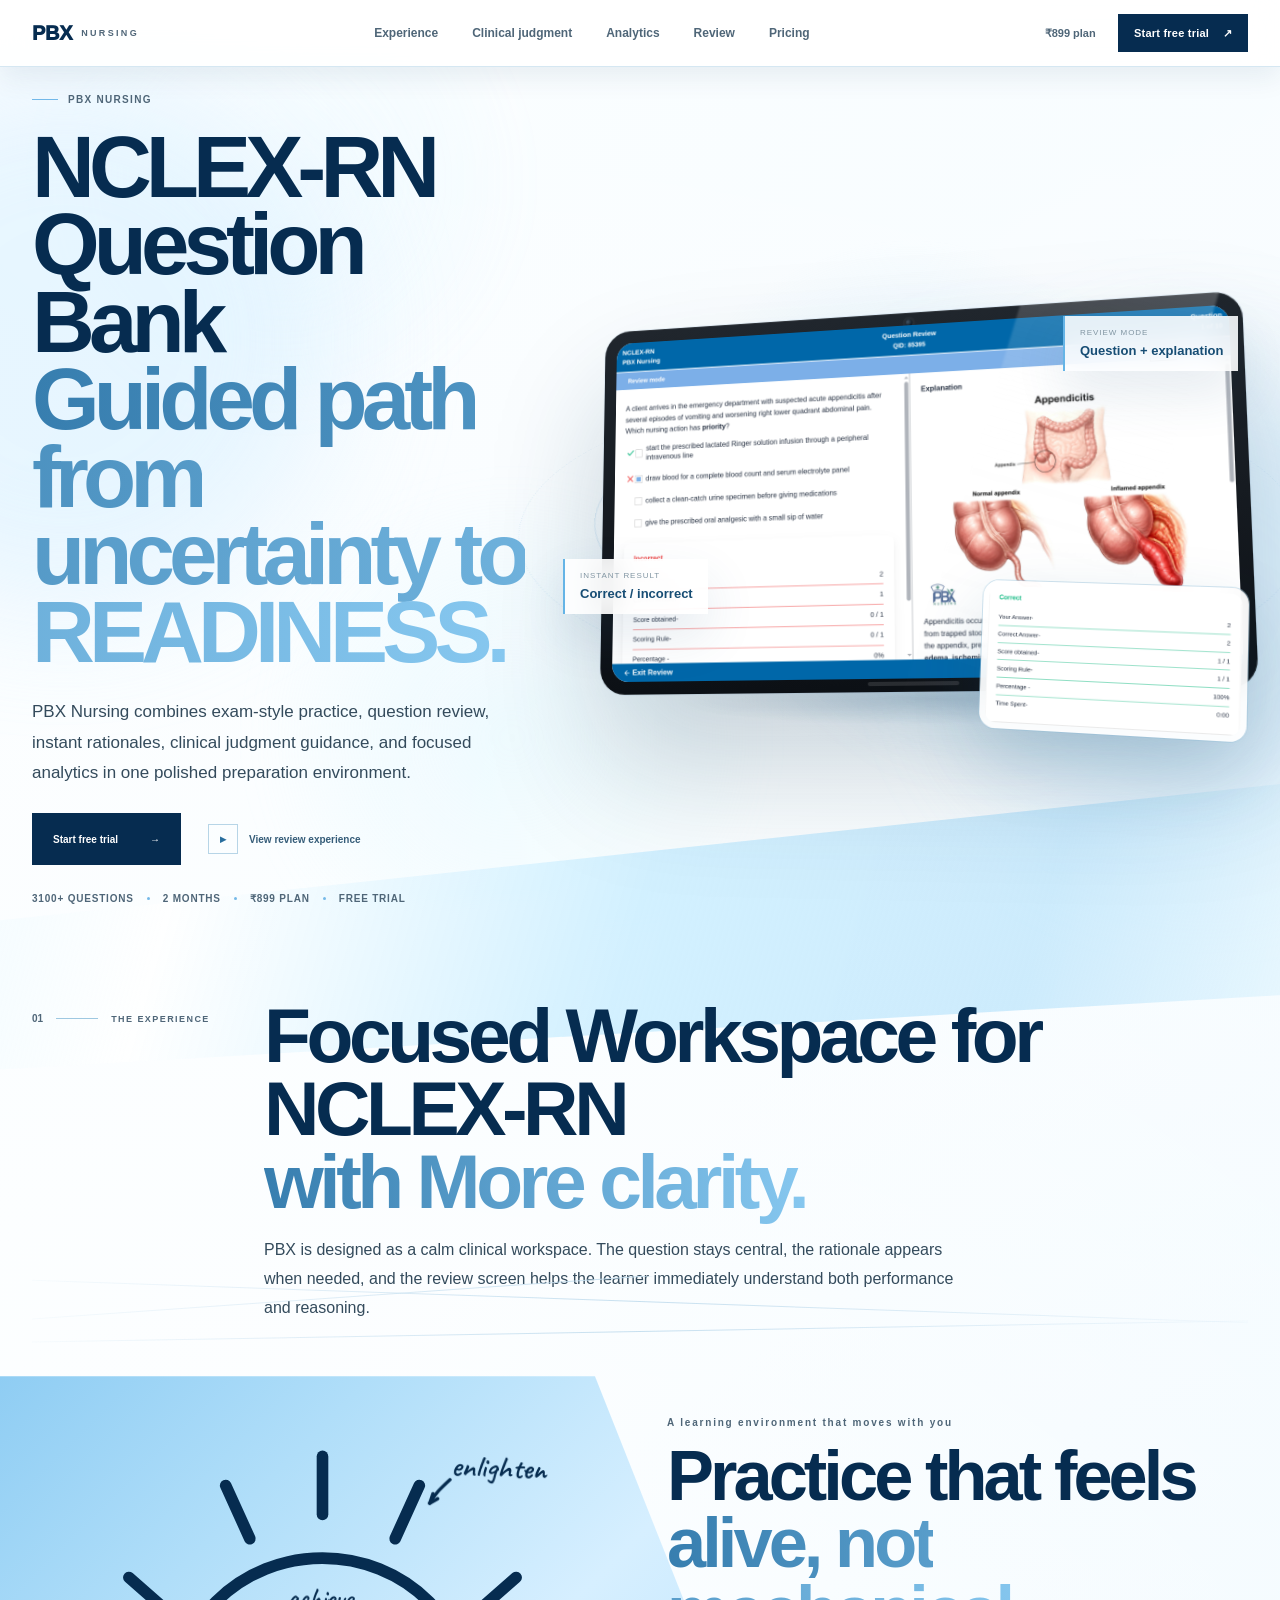
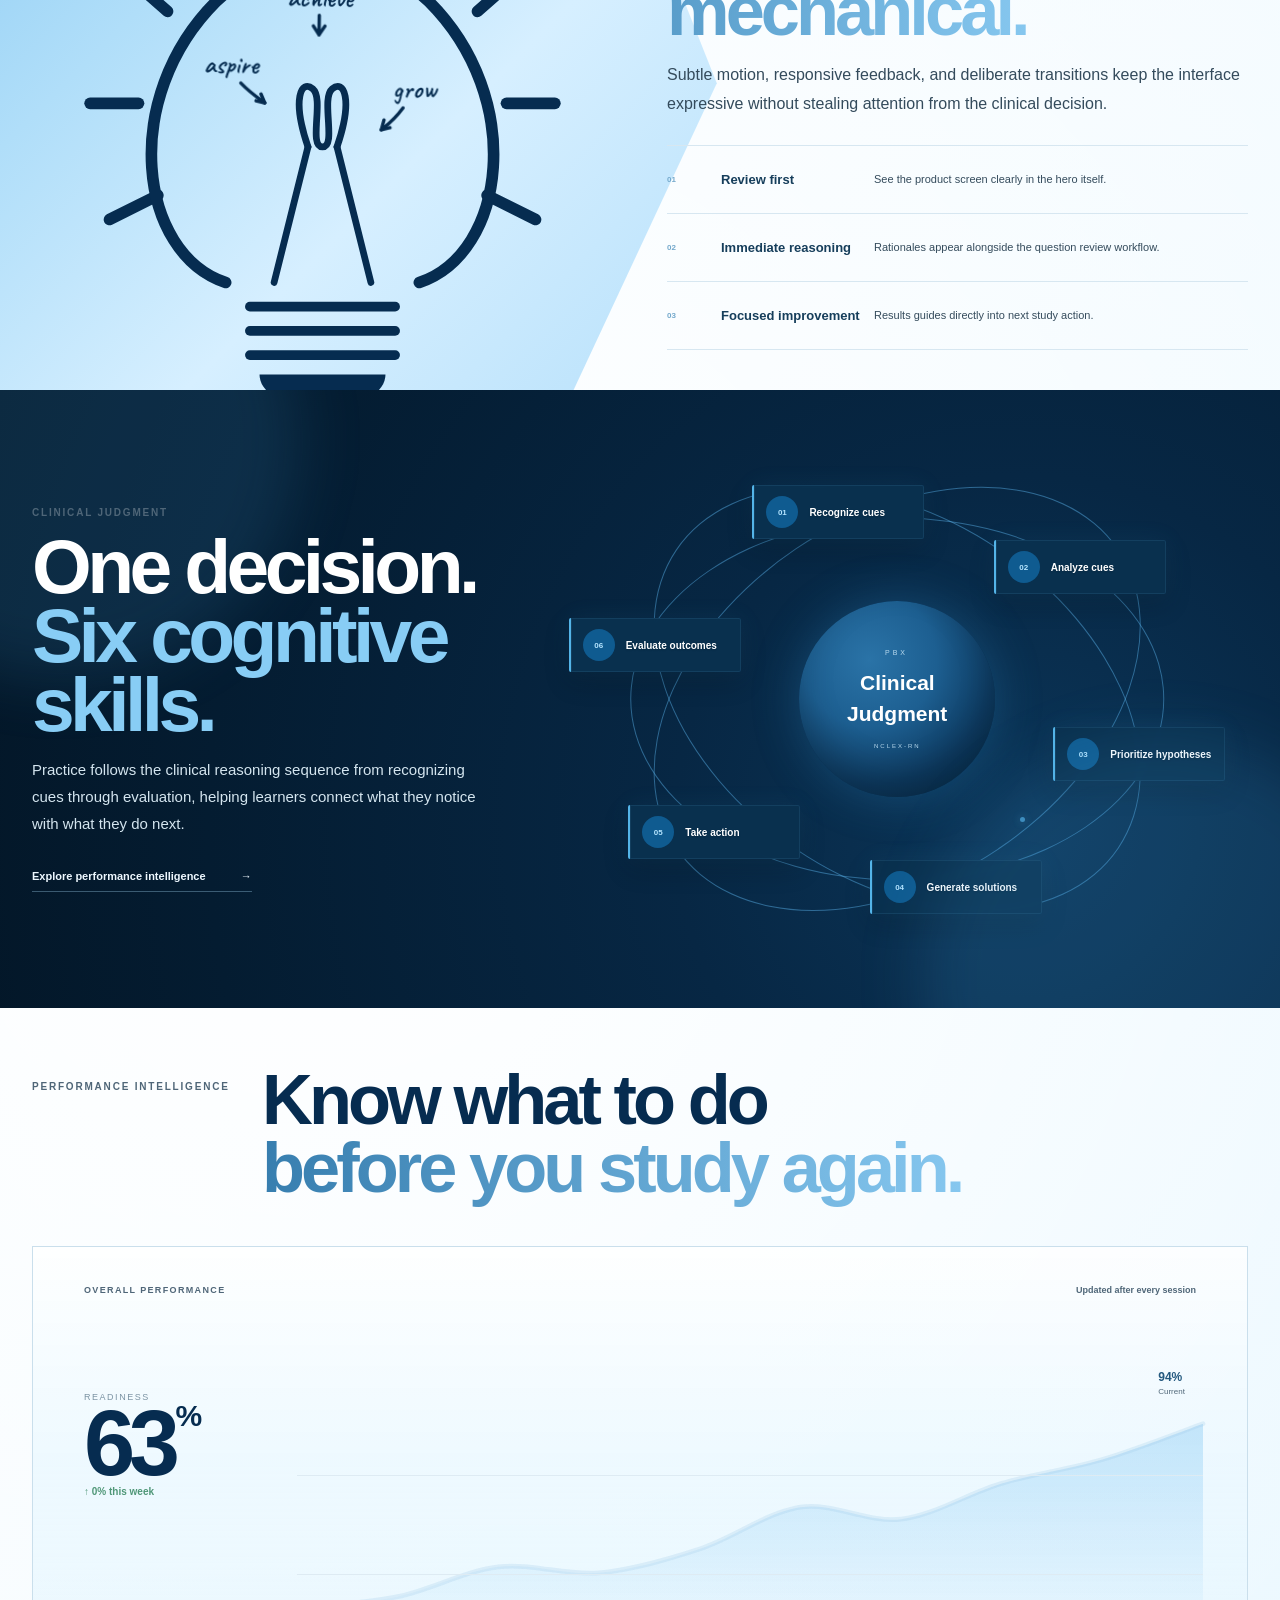
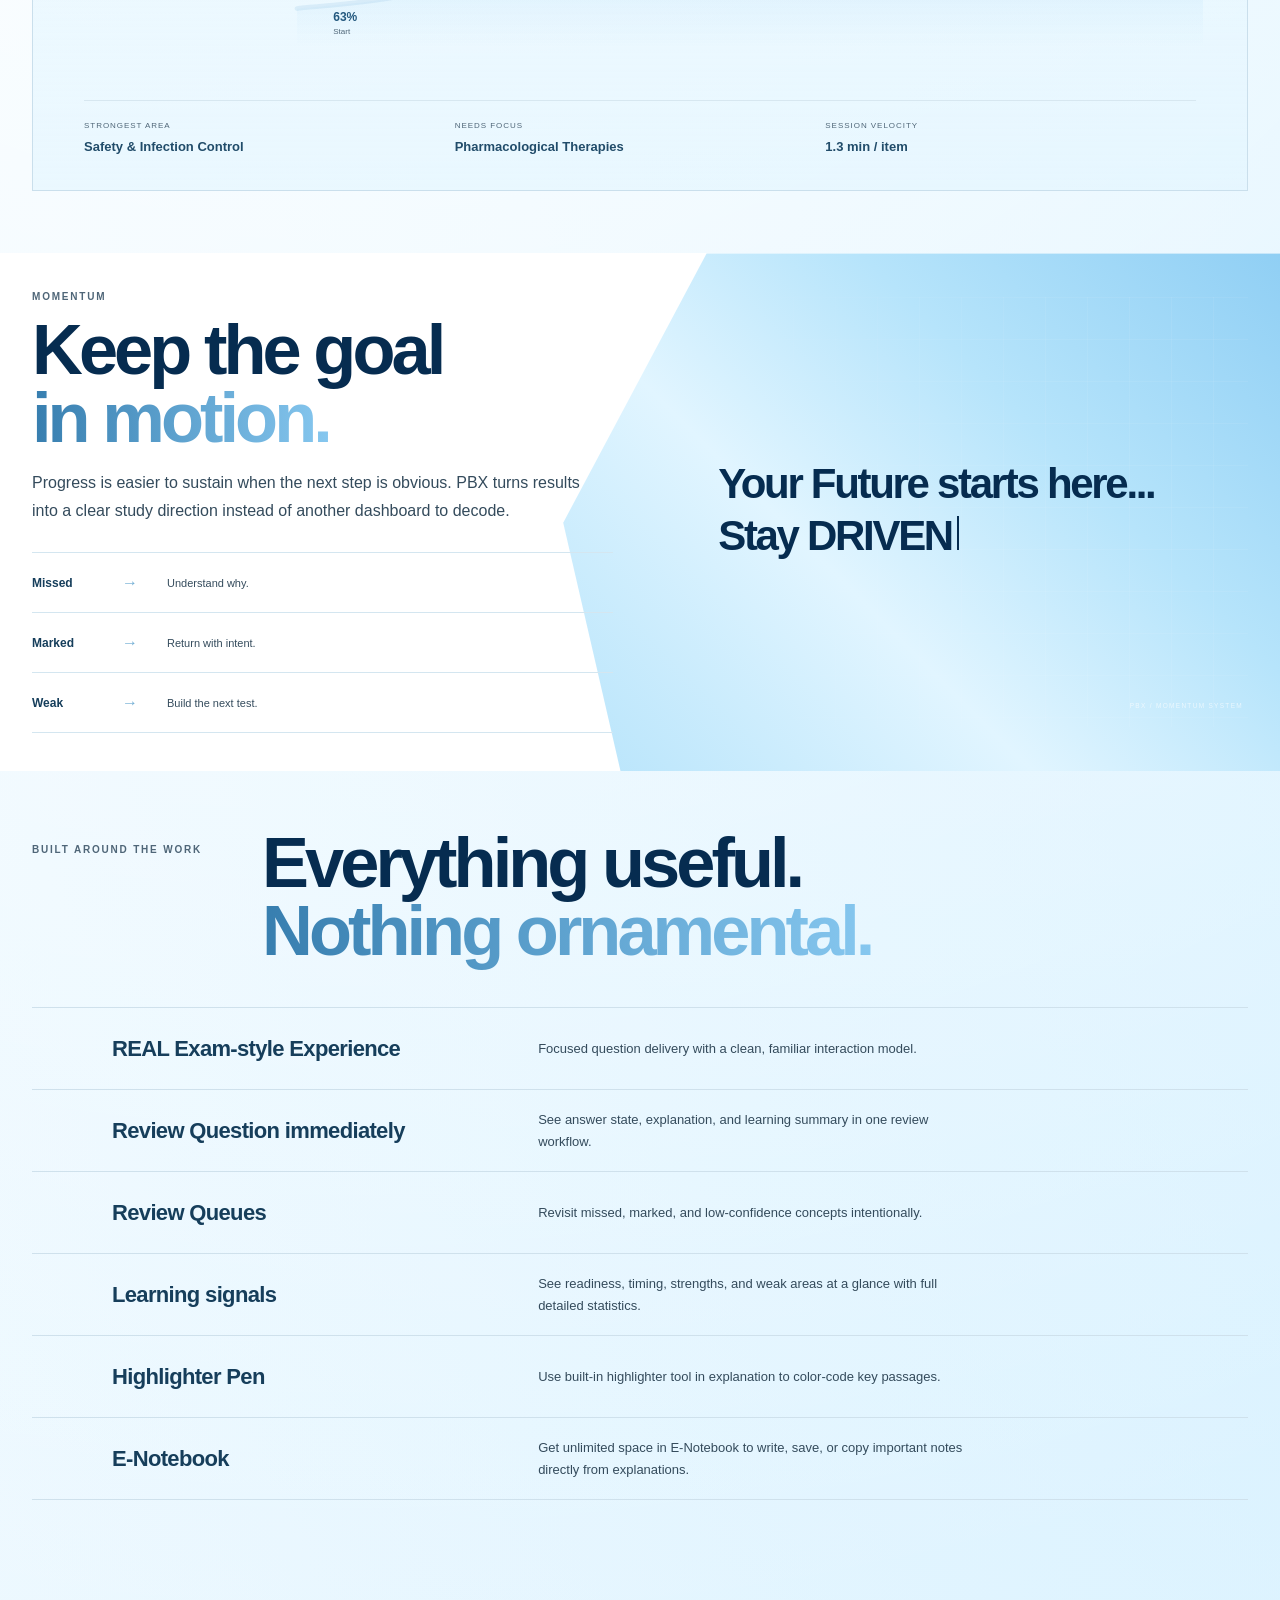
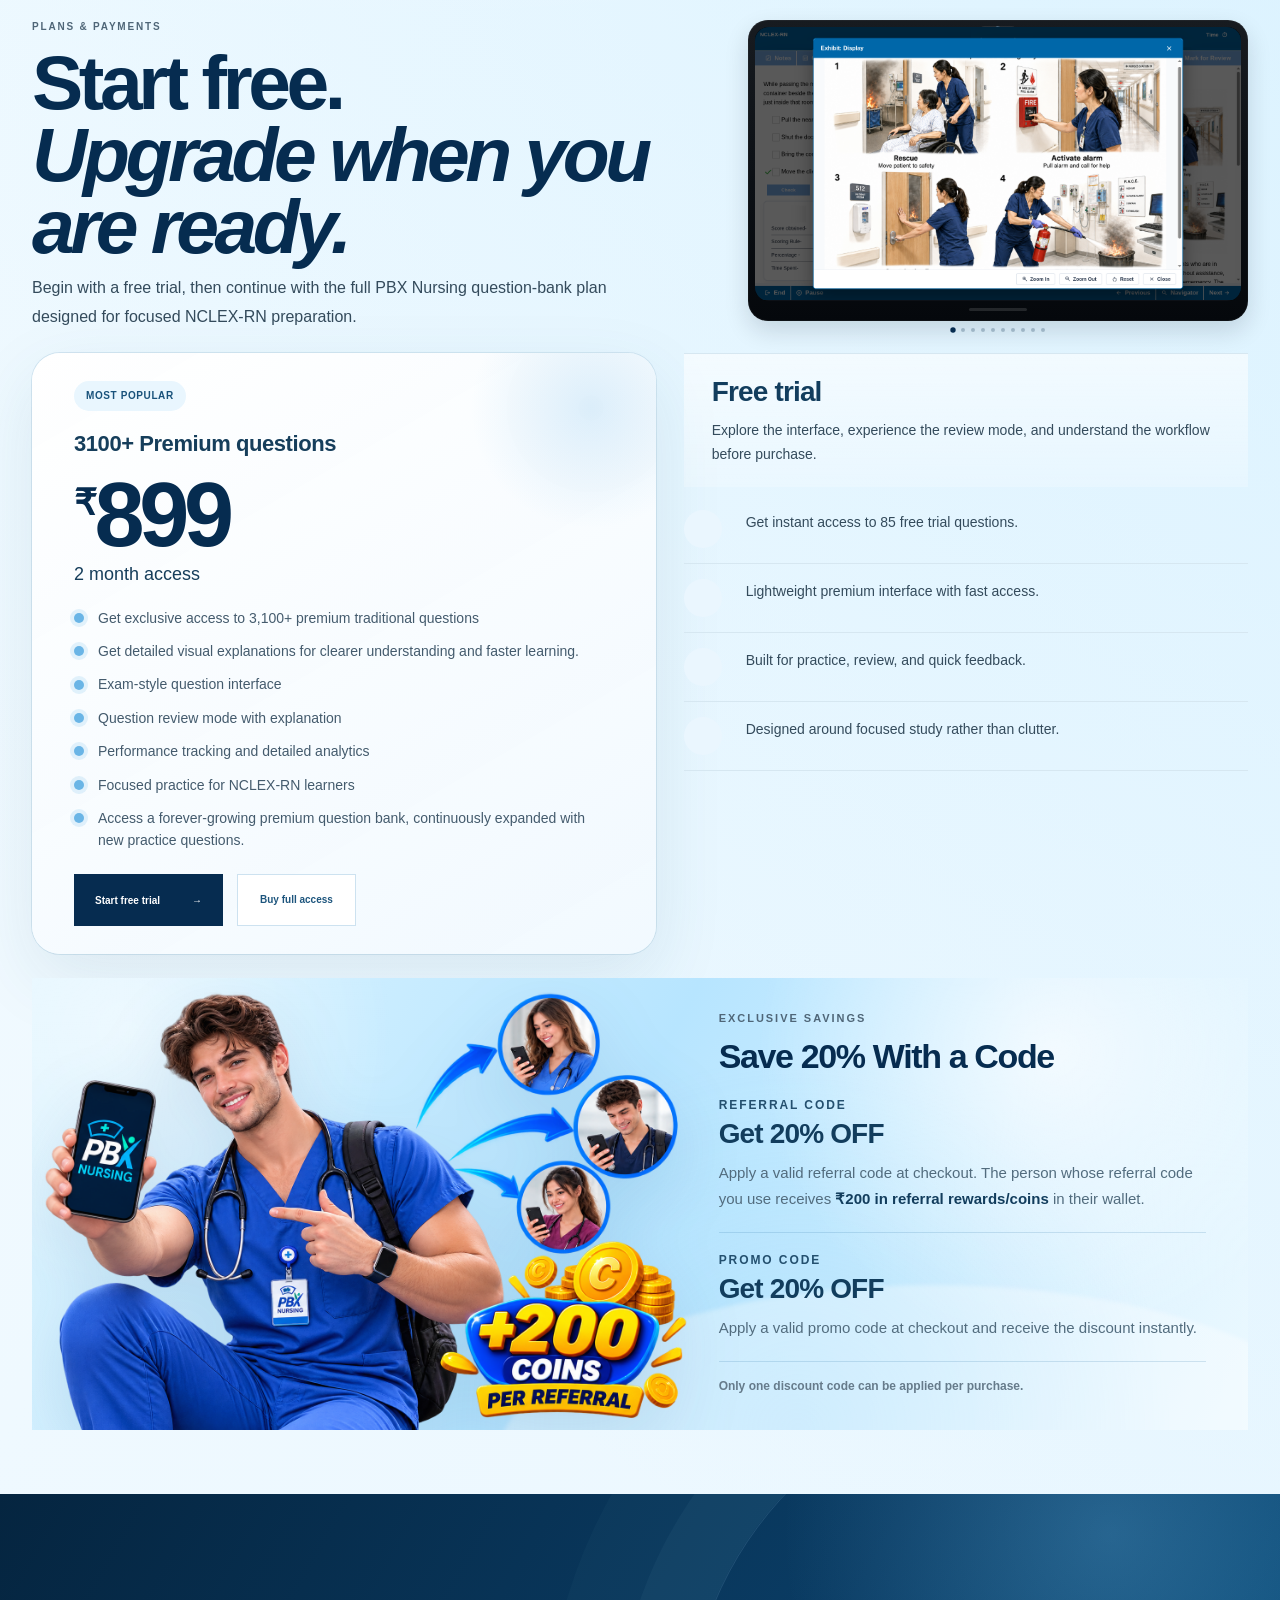
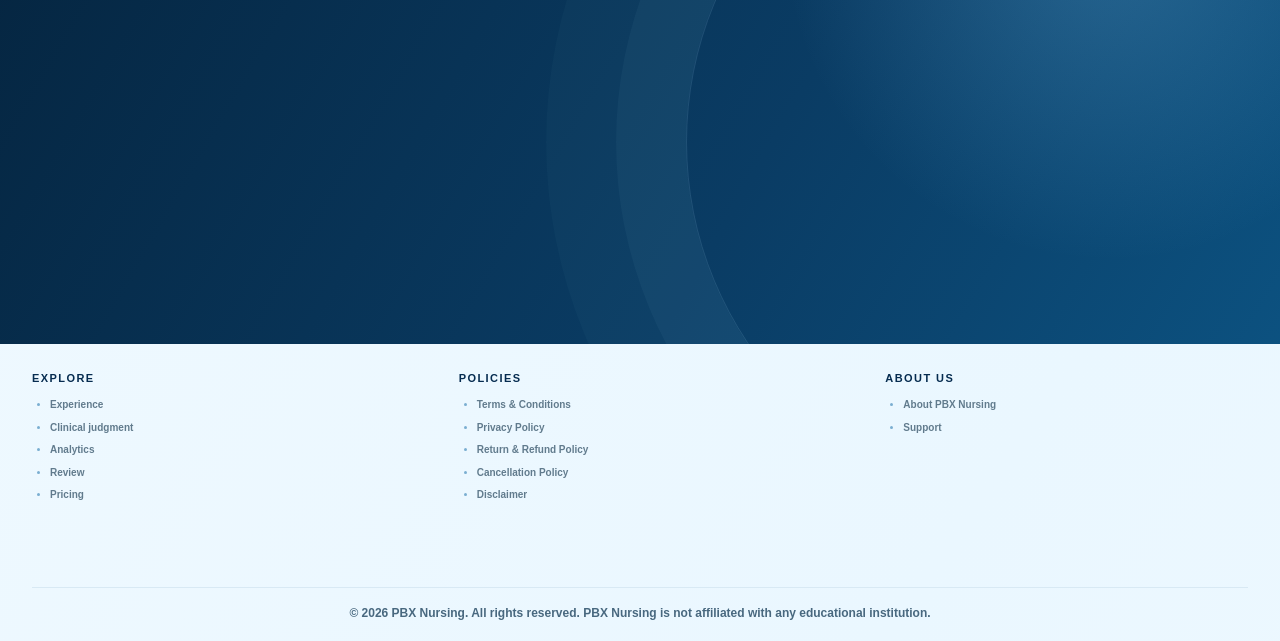
==== commit 6af9fc9c: "Simplify referral and promo code offers Updated the referral and promo code offers to remove the min" ====
--- a/index.html
+++ b/index.html
@@ -305,13 +305,13 @@
 
           <div class="code-offer referral-offer">
             <div class="code-offer-title">Referral Code</div>
-            <div class="code-offer-value">Get 20% OFF on ₹899</div>
+            <div class="code-offer-value">Get 20% OFF</div>
             <p>Apply a valid referral code at checkout. The person whose referral code you use receives <strong>₹200 in referral rewards/coins</strong> in their wallet.</p>
           </div>
 
           <div class="code-offer promo-offer">
             <div class="code-offer-title">Promo Code</div>
-            <div class="code-offer-value">Get 20% OFF on ₹899</div>
+            <div class="code-offer-value">Get 20% OFF</div>
             <p>Apply a valid promo code at checkout and receive the discount instantly.</p>
           </div>
 
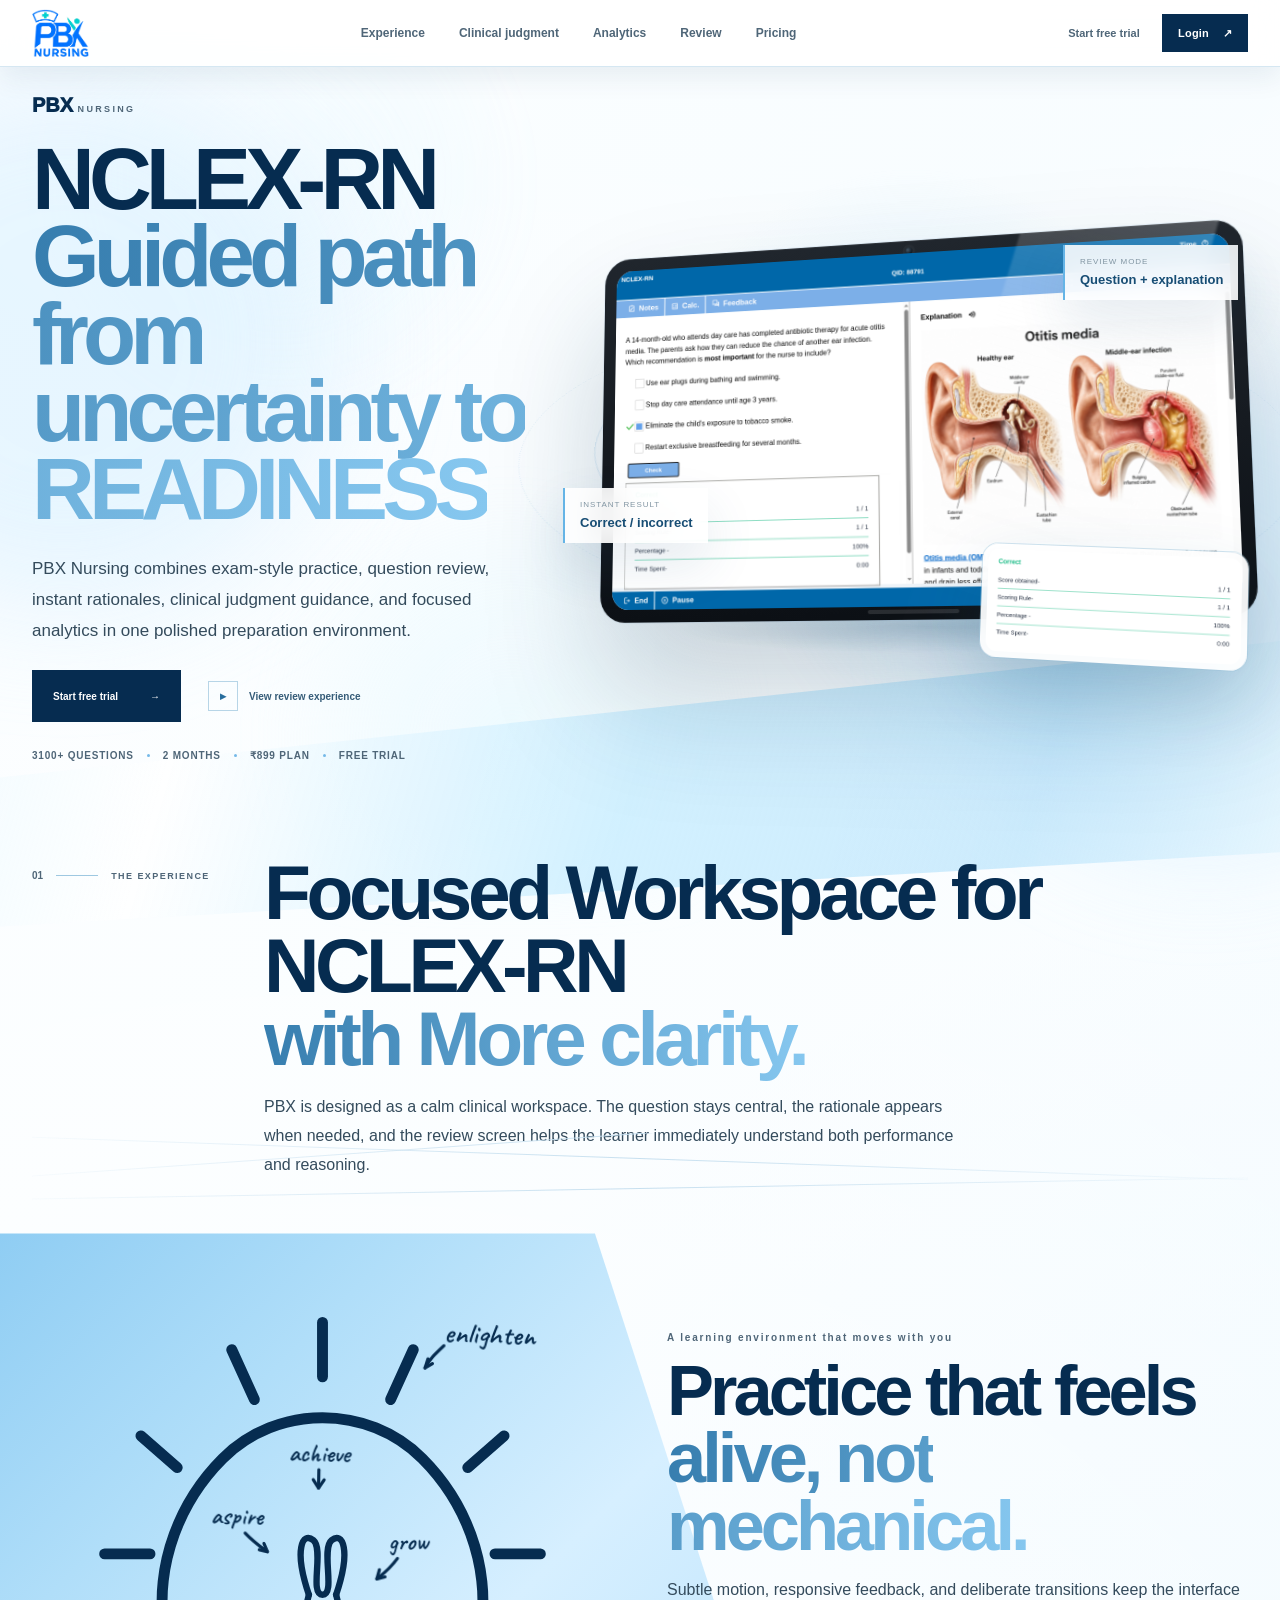
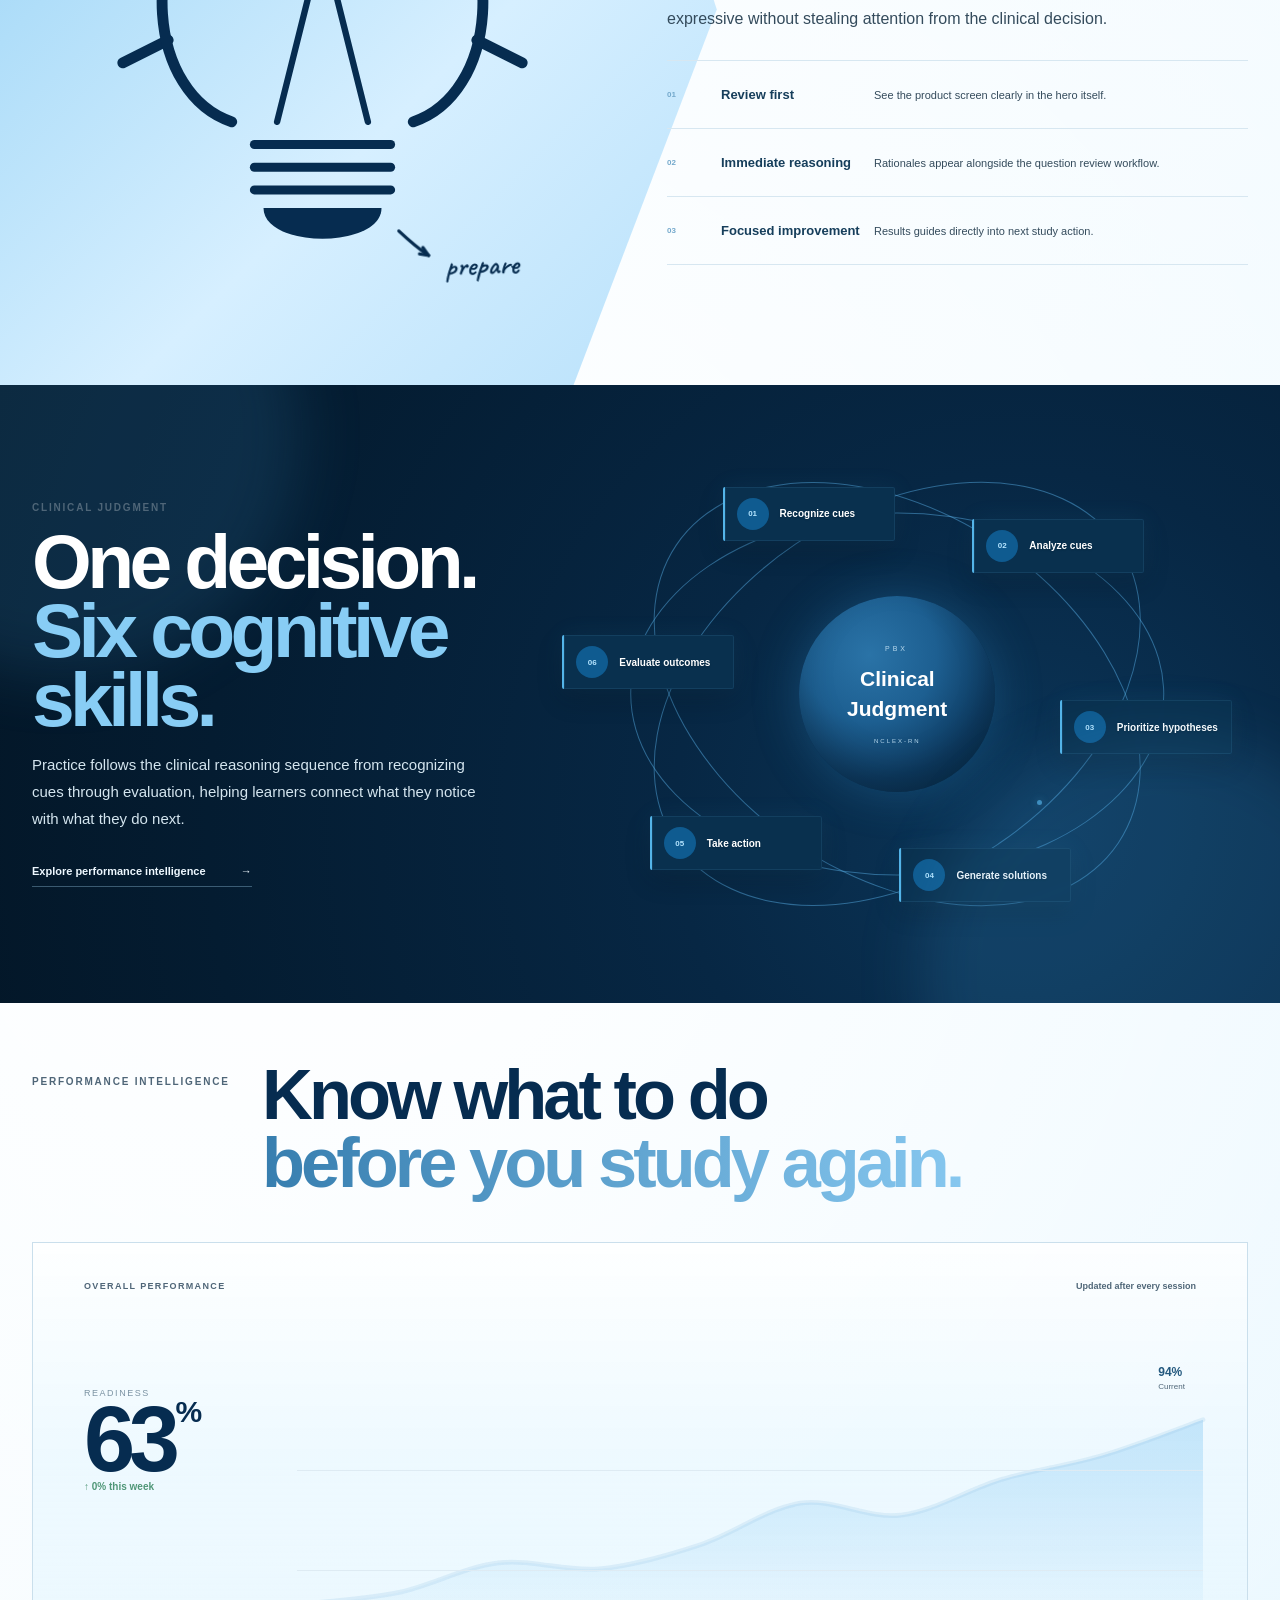
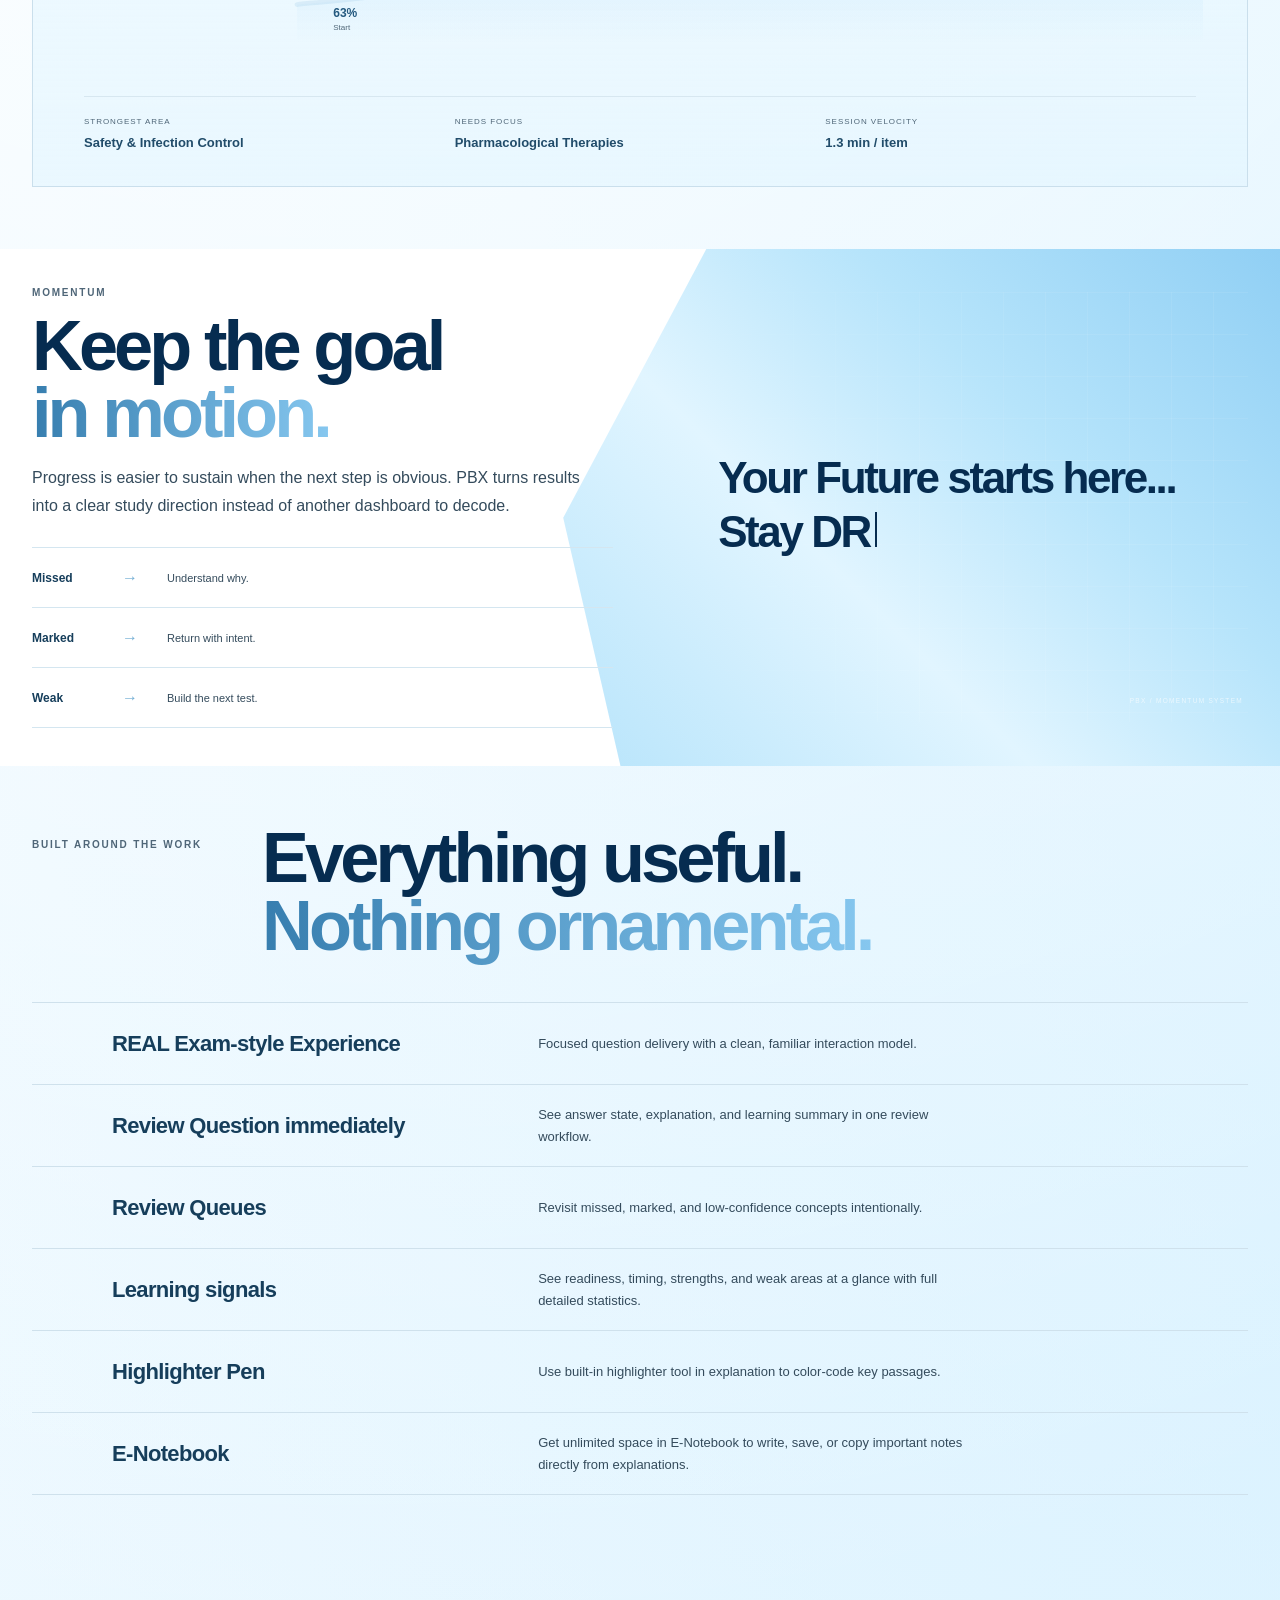
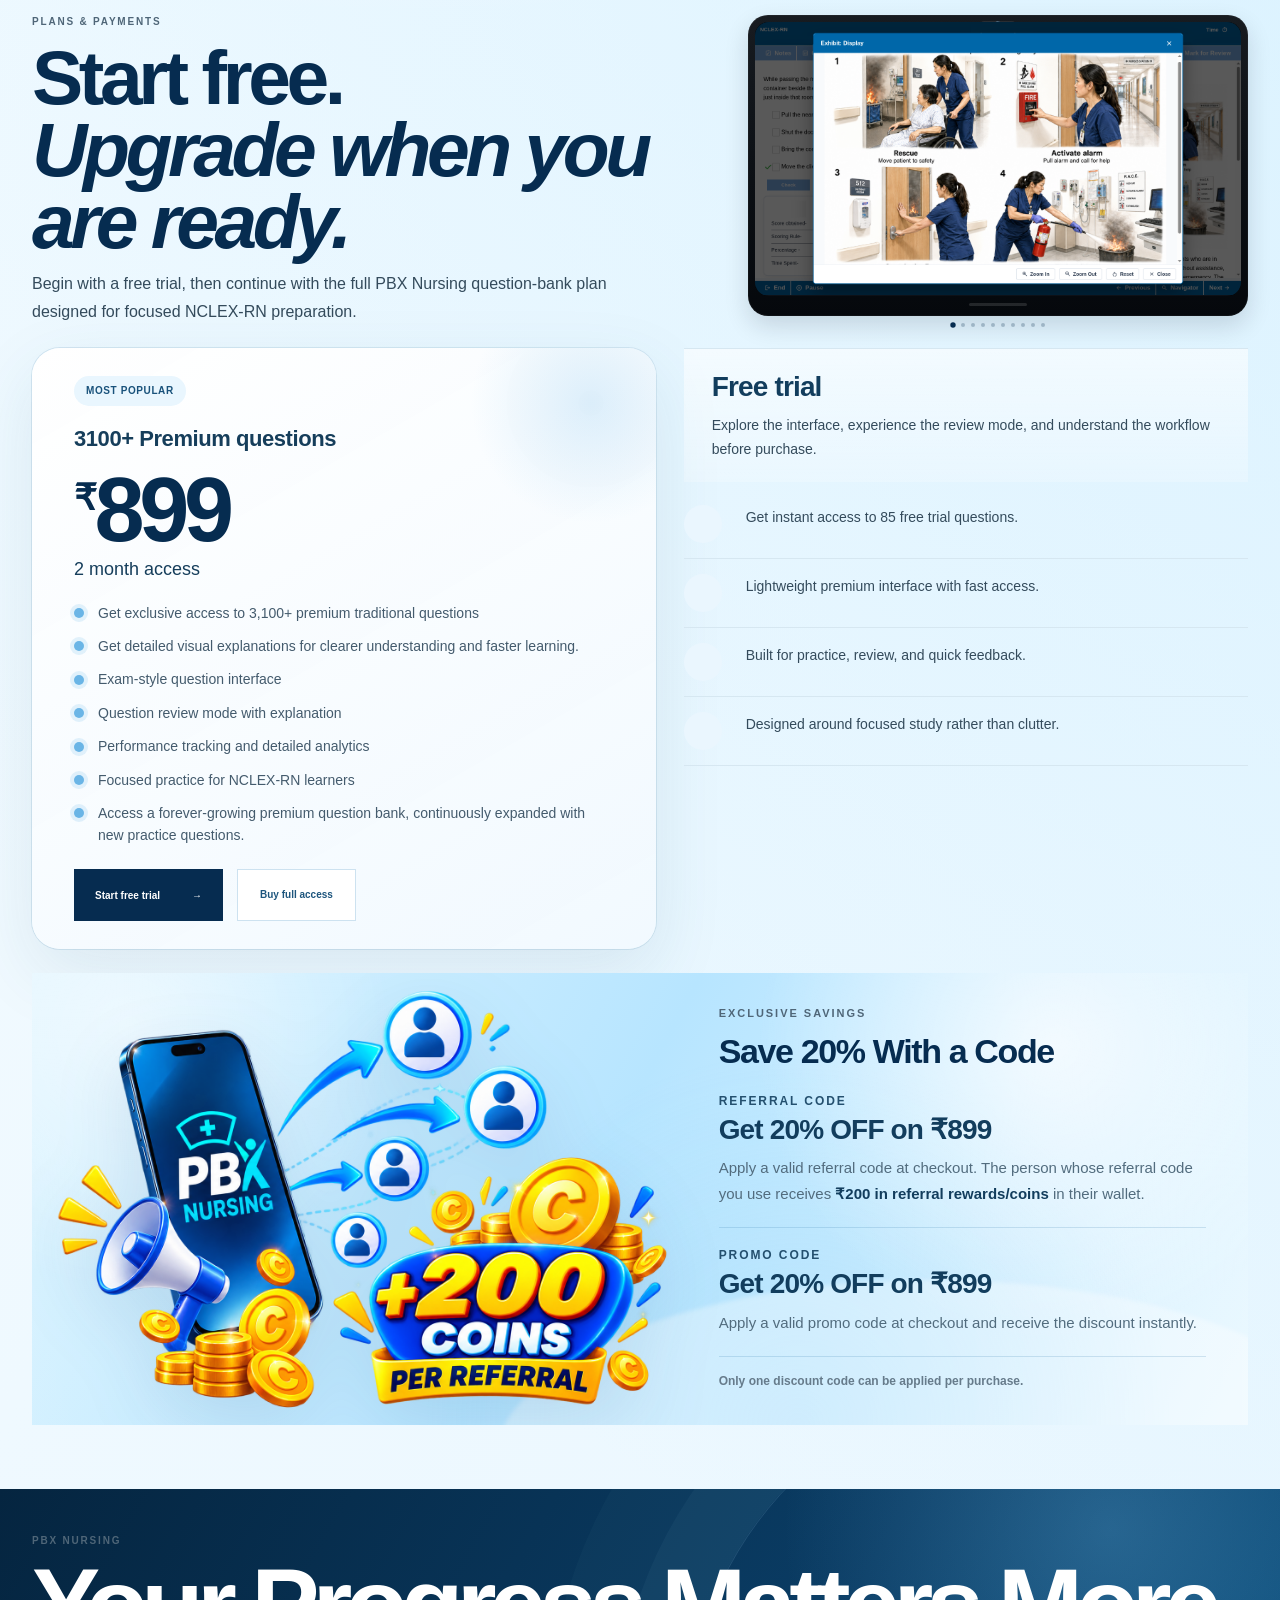
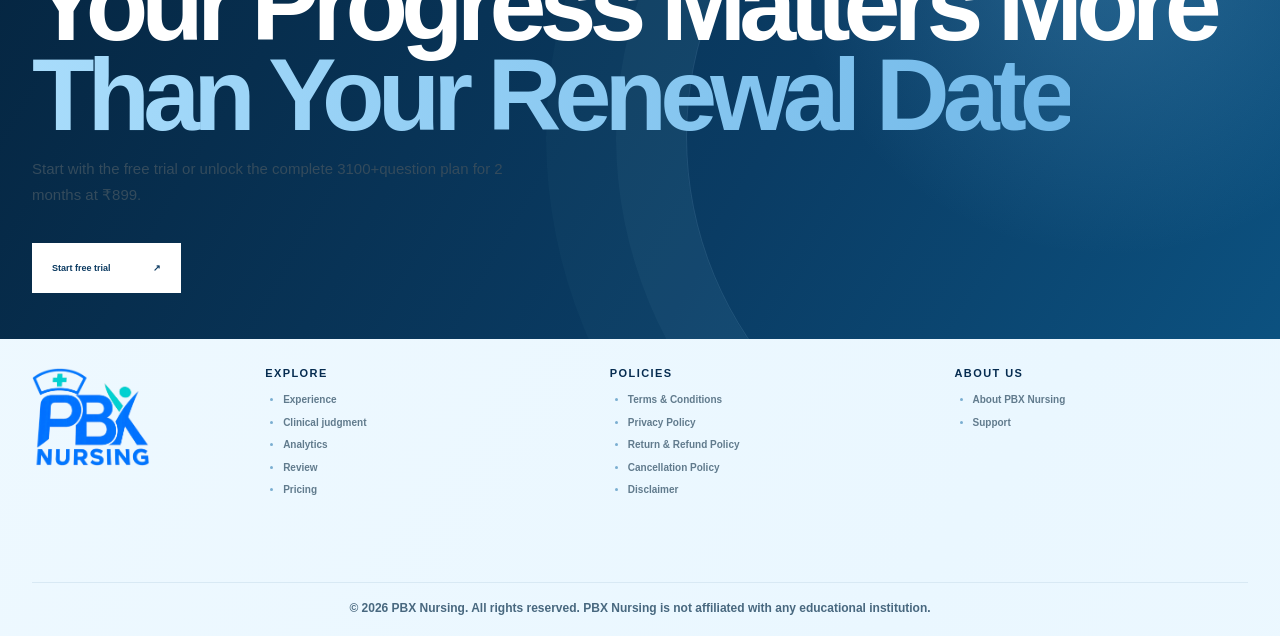
==== commit 68033cec: "Add files via upload" ====
--- a/index.html
+++ b/index.html
@@ -9,7 +9,7 @@
   <link rel="preconnect" href="https://fonts.googleapis.com">
   <link rel="preconnect" href="https://fonts.gstatic.com" crossorigin>
   <link href="https://fonts.googleapis.com/css2?family=Caveat:wght@600;700&display=swap" rel="stylesheet">
-  <link rel="stylesheet" href="styles.css?v=18" />
+  <link rel="stylesheet" href="styles.css?v=39" />
 </head>
 <body>
   <div class="ambient ambient-one" aria-hidden="true"></div>
@@ -17,9 +17,8 @@
 
   <header class="topbar" id="top">
     <div class="topbar-inner">
-      <a class="brand" href="#top" aria-label="PBX Nursing home">
-        <span class="brand-mark">PBX</span>
-        <span class="brand-name">NURSING</span>
+      <a class="brand brand-logo-link" href="#top" aria-label="PBX Nursing home">
+        <img class="brand-logo-img" src="assets/logo-primary.svg" alt="PBX Nursing" />
       </a>
       <nav class="desktop-nav" aria-label="Main navigation">
         <a href="#experience">Experience</a>
@@ -29,8 +28,8 @@
         <a href="#pricing">Pricing</a>
       </nav>
       <div class="top-actions">
-        <a class="text-link" href="#pricing">₹899 plan</a>
-        <a class="top-cta magnetic" href="#pricing">Start free trial <span>↗</span></a>
+        <a class="text-link" href="#pricing">Start free trial</a>
+        <a class="top-cta magnetic" href="#pricing">Login <span>↗</span></a>
         <button class="menu-button" aria-label="Toggle navigation" aria-expanded="false"><span></span><span></span></button>
       </div>
     </div>
@@ -46,8 +45,9 @@
   <main>
     <section class="hero section-shell" id="preview">
       <div class="hero-copy reveal">
-        <div class="overline"><span></span> PBX Nursing</div>
-        <h1>NCLEX-RN Question Bank<br><em>Guided path from uncertainty to READINESS.</em></h1>
+        <span class="brand-mark">PBX</span>
+        <span class="brand-name">NURSING</span>
+        <h1>NCLEX-RN<br><em>Guided path from uncertainty to READINESS</em></h1>
         <p class="hero-lede">PBX Nursing combines exam-style practice, question review, instant rationales, clinical judgment guidance, and focused analytics in one polished preparation environment.</p>
         <div class="hero-actions">
           <a class="primary-action magnetic" href="#pricing">Start free trial <span>→</span></a>
@@ -100,7 +100,7 @@
       <div class="flow-shape left-blue" aria-hidden="true"></div>
       <div class="flow-inner section-shell">
         <div class="lightbulb-art reveal" aria-label="Aspire, achieve and grow visual">
-          <svg viewBox="0 0 600 850" xmlns="http://www.w3.org/2000/svg" role="img" aria-label="Floating lightbulb illustration">
+          <svg viewBox="-20 0 640 720" preserveAspectRatio="xMidYMid meet" xmlns="http://www.w3.org/2000/svg" role="img" aria-label="Floating lightbulb illustration">
             <g class="bulb-stroke" stroke-width="12">
               <line x1="140" y1="210" x2="100" y2="175"/><line x1="225" y1="135" x2="200" y2="80"/><line x1="300" y1="110" x2="300" y2="50"/><line x1="375" y1="135" x2="400" y2="80"/><line x1="460" y1="210" x2="500" y2="175"/><line x1="490" y1="305" x2="540" y2="305"/><line x1="470" y1="400" x2="520" y2="425"/><line x1="110" y1="305" x2="60" y2="305"/><line x1="130" y1="400" x2="80" y2="425"/>
             </g>
@@ -305,13 +305,13 @@
 
           <div class="code-offer referral-offer">
             <div class="code-offer-title">Referral Code</div>
-            <div class="code-offer-value">Get 20% OFF</div>
+            <div class="code-offer-value">Get 20% OFF on ₹899</div>
             <p>Apply a valid referral code at checkout. The person whose referral code you use receives <strong>₹200 in referral rewards/coins</strong> in their wallet.</p>
           </div>
 
           <div class="code-offer promo-offer">
             <div class="code-offer-title">Promo Code</div>
-            <div class="code-offer-value">Get 20% OFF</div>
+            <div class="code-offer-value">Get 20% OFF on ₹899</div>
             <p>Apply a valid promo code at checkout and receive the discount instantly.</p>
           </div>
 
@@ -332,6 +332,9 @@
   </main>
 
   <footer class="footer site-footer section-shell" aria-label="Footer navigation">
+    <a class="footer-brand" href="#top" aria-label="PBX Nursing home">
+      <img class="footer-logo-img" src="assets/logo-primary.svg" alt="PBX Nursing" />
+    </a>
     <nav class="footer-group" aria-label="Explore">
       <h3>Explore</h3>
       <ul>
--- a/styles.css
+++ b/styles.css
@@ -1686,3 +1686,570 @@
   padding:0!important;
   margin:0!important;
 }
+
+
+/* V32 — supplied PBX Nursing logo in header and footer */
+.brand-logo-link{
+  display:inline-flex!important;
+  align-items:center!important;
+  justify-content:flex-start!important;
+  width:auto!important;
+  min-width:52px;
+  height:100%;
+  line-height:0;
+}
+.brand-logo-img{
+  display:block;
+  width:auto;
+  height:48px;
+  max-width:72px;
+  object-fit:contain;
+}
+.site-footer{
+  grid-template-columns:minmax(105px,.62fr) repeat(3,minmax(0,1fr))!important;
+  column-gap:clamp(22px,4vw,64px)!important;
+}
+.footer-brand{
+  display:flex;
+  align-items:flex-start;
+  justify-content:flex-start;
+  align-self:start;
+  width:max-content;
+  max-width:100%;
+  line-height:0;
+}
+.footer-logo-img{
+  display:block;
+  width:118px;
+  height:auto;
+  max-width:100%;
+  object-fit:contain;
+}
+.footer-legal{
+  grid-column:1/-1!important;
+}
+@media(max-width:1080px){
+  .brand-logo-img{height:45px;max-width:68px}
+  .site-footer{
+    grid-template-columns:minmax(90px,.5fr) repeat(3,minmax(0,1fr))!important;
+    column-gap:22px!important;
+  }
+  .footer-logo-img{width:102px}
+}
+@media(max-width:760px){
+  .brand-logo-img{height:42px;max-width:63px}
+  .site-footer{
+    grid-template-columns:repeat(3,minmax(0,1fr))!important;
+  }
+  .footer-brand{
+    grid-column:1/-1;
+    margin-bottom:2px;
+  }
+  .footer-logo-img{width:92px}
+}
+@media(max-width:520px){
+  .site-footer{grid-template-columns:1fr!important}
+  .footer-brand{grid-column:1!important}
+  .footer-logo-img{width:88px}
+}
+@media(max-width:470px){
+  .brand-logo-img{height:39px;max-width:59px}
+}
+
+/* V34 — mobile viewport containment + ultra-compact vertical rhythm */
+@media (max-width:760px){
+  html,body{
+    width:100%!important;
+    max-width:100%!important;
+    overflow-x:hidden!important;
+  }
+  body{padding-top:52px!important}
+  main{width:100%!important;max-width:100%!important;overflow-x:hidden!important}
+  .topbar{width:100%!important;max-width:100%!important;overflow:visible!important}
+  .topbar-inner{
+    width:calc(100% - 24px)!important;
+    max-width:100%!important;
+    height:52px!important;
+    gap:10px!important;
+  }
+  .mobile-nav{top:52px!important;max-height:calc(100vh - 52px);overflow:auto}
+  .brand-logo-img{height:37px!important;max-width:56px!important}
+  .menu-button{width:34px!important;height:34px!important}
+  .menu-button span{left:8px!important}
+
+  .section-shell{
+    width:calc(100% - 24px)!important;
+    max-width:calc(100% - 24px)!important;
+    min-width:0!important;
+  }
+  .hero,.manifesto,.judgment,.analytics,.flow-section,.capabilities,.pricing,.final-cta,.site-footer,
+  .hero-copy,.hero-visual,.flow-inner,.flow-copy,.lightbulb-art,.judgment-inner,.judgment-copy,.judgment-visual,
+  .analytics-title,.analytics-stage,.flow-typewriter .typewriter-art,.capabilities-intro,.capability-list,
+  .pricing-head,.pricing-head-copy,.pricing-stage,.pricing-summary,.pricing-side,.code-savings,.code-savings-visual,.code-savings-copy{
+    min-width:0!important;
+    max-width:100%!important;
+  }
+  .hero,.manifesto,.judgment,.analytics,.flow-section,.capabilities,.pricing,.final-cta{overflow-x:hidden!important}
+  .ambient{max-width:100vw!important;max-height:100vw!important}
+
+  /* Hero */
+  .hero{
+    min-height:0!important;
+    padding-top:16px!important;
+    padding-bottom:14px!important;
+    gap:0!important;
+  }
+  .hero-copy{padding:0!important}
+  .brand-mark{font-size:17px!important}
+  .brand-name{font-size:7px!important}
+  .hero h1{
+    margin:10px 0 12px!important;
+    font-size:clamp(40px,11.8vw,48px)!important;
+    line-height:.91!important;
+    letter-spacing:-.058em!important;
+    overflow-wrap:anywhere;
+  }
+  .hero-lede{font-size:12px!important;line-height:1.48!important;margin:0!important}
+  .hero-actions{
+    margin-top:14px!important;
+    flex-direction:row!important;
+    flex-wrap:wrap!important;
+    align-items:center!important;
+    gap:10px 14px!important;
+  }
+  .primary-action{min-height:42px!important;padding:0 15px!important;gap:20px!important;font-size:9px!important}
+  .secondary-action{font-size:9px!important;gap:8px!important}
+  .play-icon{width:26px!important;height:26px!important}
+  .hero-meta{margin-top:14px!important;gap:7px!important;font-size:7px!important;line-height:1.2!important}
+  .hero-visual{height:278px!important;margin:2px 0 0!important;overflow:hidden!important}
+  .hero-orbit{max-width:94vw!important;max-height:94vw!important}
+  .orbit-a{width:92vw!important;height:92vw!important}
+  .orbit-b{width:104vw!important;height:104vw!important}
+  .hero-glow{width:92vw!important;height:92vw!important}
+  .review-device{width:96%!important;max-width:100%!important}
+  .device-bezel{padding:7px!important;border-radius:16px!important}
+  .device-screen{border-radius:10px!important}
+  .score-float{width:38vw!important;min-width:112px!important;max-width:145px!important;right:2px!important;bottom:7px!important}
+
+  /* Experience */
+  .manifesto{
+    min-height:0!important;
+    padding-top:24px!important;
+    padding-bottom:24px!important;
+    gap:10px!important;
+  }
+  .manifesto-index{padding-top:0!important;gap:9px!important}
+  .manifesto-index i{width:30px!important}
+  .manifesto-copy h2{font-size:clamp(38px,10.8vw,46px)!important;line-height:.96!important;margin-bottom:12px!important}
+  .manifesto-copy p{font-size:12px!important;line-height:1.48!important;margin:0!important}
+  .manifesto-lines{height:44px!important;bottom:0!important}
+
+  /* Practice / bulb */
+  .flow-inner,.flow-inner.reverse{
+    min-height:0!important;
+    padding-top:20px!important;
+    padding-bottom:20px!important;
+    gap:8px!important;
+  }
+  .lightbulb-art{height:278px!important;overflow:hidden!important}
+  .lightbulb-art svg{max-width:100%!important;height:100%!important}
+  .flow-copy{padding:0!important}
+  .section-kicker{margin-bottom:9px!important;font-size:8px!important;line-height:1.2!important}
+  .flow-copy h2,.analytics-title h2,.capabilities-intro h2{
+    font-size:clamp(37px,10.4vw,44px)!important;
+    line-height:.96!important;
+    margin-bottom:11px!important;
+  }
+  .flow-copy>p{font-size:11.5px!important;line-height:1.48!important;margin:0!important}
+  .plain-feature-list,.review-steps{margin-top:14px!important}
+  .plain-feature-list>div{
+    grid-template-columns:26px 86px minmax(0,1fr)!important;
+    min-height:50px!important;
+    gap:5px!important;
+  }
+  .plain-feature-list span{font-size:10px!important;line-height:1.2!important}
+  .plain-feature-list p{font-size:8.5px!important;line-height:1.35!important}
+
+  /* Clinical judgment */
+  .judgment-inner{padding-top:24px!important;padding-bottom:22px!important;gap:6px!important}
+  .judgment-copy h2{font-size:clamp(40px,11vw,47px)!important;line-height:.91!important;margin-bottom:11px!important}
+  .judgment-copy p{font-size:11.5px!important;line-height:1.5!important;margin:0!important}
+  .line-link{margin-top:13px!important;font-size:8.5px!important;gap:20px!important}
+  .judgment-visual{height:338px!important;margin:0!important;overflow:hidden!important}
+  .judgment-visual .cj-axis{width:88vw!important;height:58vw!important;max-width:348px!important;max-height:230px!important}
+  .judgment-visual .cj-core{width:112px!important;height:112px!important}
+  .judgment-visual .cj-core .core-clinical,.judgment-visual .cj-core .core-judgment{font-size:13px!important}
+  .judgment-visual .cj-node{
+    width:108px!important;
+    min-width:108px!important;
+    height:36px!important;
+    padding:0 5px 0 36px!important;
+  }
+  .judgment-visual .cj-node b{left:7px!important;width:22px!important;height:22px!important;font-size:6px!important}
+  .judgment-visual .cj-node span{font-size:6px!important}
+
+  /* Analytics */
+  .analytics{padding-top:26px!important;padding-bottom:28px!important}
+  .analytics-title{gap:0!important}
+  .analytics-title .section-kicker{padding-top:0!important}
+  .analytics-stage{
+    margin-top:16px!important;
+    min-height:420px!important;
+    padding:18px 15px 14px!important;
+  }
+  .analytics-topline{font-size:6.5px!important;gap:12px!important}
+  .analytics-topline b{font-size:6.5px!important;text-align:right!important}
+  .metric-big{left:15px!important;top:58px!important}
+  .metric-big strong{font-size:54px!important}
+  .metric-big sup{font-size:20px!important}
+  .curve-wrap{left:15px!important;right:15px!important;top:124px!important;height:180px!important}
+  .analytics-bottom{
+    left:15px!important;
+    right:15px!important;
+    bottom:13px!important;
+    grid-template-columns:repeat(3,minmax(0,1fr))!important;
+    gap:8px!important;
+  }
+  .analytics-bottom>div{padding-top:8px!important;min-width:0!important}
+  .analytics-bottom span{font-size:5.8px!important;margin-bottom:4px!important;line-height:1.2!important}
+  .analytics-bottom b{font-size:7.3px!important;line-height:1.28!important;display:block!important;overflow-wrap:anywhere!important}
+
+  /* Momentum / typewriter */
+  .review-steps>div{grid-template-columns:62px 24px minmax(0,1fr)!important;min-height:43px!important}
+  .review-steps b{font-size:10px!important}
+  .review-steps p{font-size:9px!important}
+  .flow-typewriter .typewriter-art{height:184px!important;overflow:hidden!important}
+  .fixed-typewriter-copy{
+    width:100%!important;
+    padding-left:9px!important;
+    padding-right:9px!important;
+    font-size:clamp(21px,6.9vw,27px)!important;
+    overflow:hidden!important;
+  }
+  .fixed-typewriter-copy .fixed-type-line{overflow:hidden!important;white-space:nowrap!important}
+  .type-caption{right:8px!important;bottom:8px!important;font-size:5.5px!important}
+
+  /* Capability list */
+  .capabilities{padding-top:27px!important;padding-bottom:28px!important}
+  .capabilities-intro{gap:0!important}
+  .capabilities-intro .section-kicker{padding-top:0!important}
+  .capability-list{margin-top:14px!important}
+  .capability-list article{
+    grid-template-columns:28px minmax(0,1fr) 18px!important;
+    gap:7px!important;
+    min-height:0!important;
+    padding:10px 0!important;
+  }
+  .capability-list h3{font-size:15px!important;line-height:1.18!important;margin:0!important}
+  .capability-list p{grid-column:2/3!important;margin:4px 0 0!important;font-size:10px!important;line-height:1.35!important}
+  .capability-list article>span{grid-column:3!important;grid-row:1!important}
+
+  /* Pricing */
+  .pricing{padding-top:28px!important;padding-bottom:30px!important}
+  .pricing-head{gap:10px!important}
+  .pricing-head h2{font-size:clamp(39px,10.8vw,46px)!important;line-height:.95!important}
+  .pricing-head p{margin-top:9px!important;font-size:11.5px!important;line-height:1.46!important}
+  .auto-photo-carousel{width:88%!important;max-width:340px!important;margin:6px auto 0!important}
+  .ipad-carousel-frame{padding:5px 5px 7px!important;border-radius:14px!important}
+  .auto-carousel-stage{min-height:112px!important}
+  .auto-carousel-dots{margin-top:5px!important}
+  .pricing-stage{margin-top:14px!important;gap:12px!important}
+  .pricing-summary{padding:18px 16px 17px!important;border-radius:18px!important}
+  .summary-tag{min-height:25px!important;padding:0 9px!important;font-size:8px!important}
+  .summary-line{margin-top:12px!important;font-size:16px!important}
+  .summary-price{margin-top:10px!important;font-size:52px!important}
+  .summary-price span{font-size:21px!important;top:6px!important}
+  .summary-sub{margin-top:5px!important;font-size:12px!important}
+  .summary-features{margin-top:15px!important;gap:7px!important}
+  .summary-features li{padding-left:19px!important;font-size:10.5px!important;line-height:1.38!important}
+  .summary-features li:before{width:8px!important;height:8px!important;box-shadow:0 0 0 3px rgba(106,181,230,.18)!important}
+  .pricing-actions{margin-top:15px!important;gap:9px!important}
+  .secondary-pricing{min-height:42px!important;padding:0 15px!important;font-size:9px!important}
+  .pricing-side{gap:5px!important}
+  .trial-strip{padding:15px 15px 13px!important}
+  .trial-strip b{font-size:19px!important}
+  .trial-strip p{margin-top:6px!important;font-size:10.5px!important;line-height:1.4!important}
+  .assurance-list>div{grid-template-columns:32px minmax(0,1fr)!important;gap:9px!important;padding:9px 0!important}
+  .assurance-list b{width:28px!important;height:28px!important}
+  .assurance-list p{font-size:10.5px!important;line-height:1.4!important}
+
+  /* Referral/promo band */
+  .code-savings{margin-top:14px!important;min-height:0!important}
+  .code-savings-visual{width:72%!important;max-width:300px!important;margin:0 auto!important;overflow:hidden!important}
+  .code-savings-copy{padding:14px 15px 18px!important}
+  .code-savings h3{margin-bottom:14px!important;font-size:24px!important}
+  .code-offer + .code-offer{margin-top:12px!important;padding-top:12px!important}
+  .code-offer-title{font-size:9px!important;margin-bottom:4px!important}
+  .code-offer-value{font-size:18px!important}
+  .code-offer p{margin-top:6px!important;font-size:10.5px!important;line-height:1.42!important}
+  .code-fineprint{margin-top:13px!important;padding-top:10px!important;font-size:9.5px!important;line-height:1.4!important}
+
+  /* Final CTA */
+  .final-cta{min-height:300px!important;padding:26px 0!important}
+  .final-inner h2{font-size:clamp(41px,11.2vw,48px)!important;line-height:.9!important;margin:8px 0 12px!important}
+  .final-inner p{font-size:11.5px!important;line-height:1.45!important;margin:0!important}
+  .final-button{margin-top:15px!important;min-height:42px!important;padding:0 15px!important;gap:24px!important}
+  .final-light{width:100vw!important;height:100vw!important;right:-32vw!important;top:-24vw!important}
+
+  /* Footer — preserve all links but avoid a tall stacked mobile footer. */
+  .site-footer{
+    width:calc(100% - 24px)!important;
+    max-width:calc(100% - 24px)!important;
+    grid-template-columns:repeat(3,minmax(0,1fr))!important;
+    gap:16px 10px!important;
+    padding-top:18px!important;
+    padding-bottom:13px!important;
+  }
+  .footer-brand{grid-column:1/-1!important;margin-bottom:0!important}
+  .footer-logo-img{width:78px!important}
+  .footer-group h3{margin-bottom:7px!important;font-size:9px!important}
+  .footer-group ul{padding-left:13px!important;gap:4px!important}
+  .footer-group li{font-size:8px!important;line-height:1.35!important;overflow-wrap:anywhere!important}
+  .footer-legal{margin-top:2px!important;padding-top:10px!important}
+  .footer-legal p{font-size:7px!important;line-height:1.35!important}
+}
+
+@media (max-width:360px){
+  .section-shell,.topbar-inner,.site-footer{width:calc(100% - 18px)!important;max-width:calc(100% - 18px)!important}
+  .hero h1{font-size:39px!important}
+  .hero-visual{height:250px!important}
+  .lightbulb-art{height:255px!important}
+  .flow-copy h2,.analytics-title h2,.capabilities-intro h2{font-size:36px!important}
+  .judgment-copy h2{font-size:39px!important}
+  .judgment-visual{height:318px!important}
+  .analytics-stage{min-height:405px!important}
+  .fixed-typewriter-copy{font-size:21px!important;padding-left:7px!important;padding-right:7px!important}
+  .pricing-head h2{font-size:38px!important}
+  .site-footer{grid-template-columns:repeat(2,minmax(0,1fr))!important}
+  .footer-brand,.footer-legal{grid-column:1/-1!important}
+}
+
+/* V35 — never allow decorative layers to create horizontal page scroll. */
+html{overflow-x:hidden}
+
+
+/* V36 — close the mobile hero/Experience gap + keep the complete bulb visible. */
+.flow-lightbulb .lightbulb-art{
+  overflow:visible!important;
+}
+.flow-lightbulb .lightbulb-art svg{
+  overflow:visible!important;
+  max-width:100%!important;
+}
+
+@media (max-width:760px){
+  /* The tablet is ~16:9; do not reserve a tall empty grid cell below it. */
+  .hero{
+    padding-bottom:0!important;
+  }
+  .hero-visual{
+    height:clamp(205px,58vw,248px)!important;
+    margin-top:0!important;
+    margin-bottom:0!important;
+  }
+
+  /* Bring 01 THE EXPERIENCE immediately into the visible flow. */
+  .manifesto{
+    padding-top:8px!important;
+  }
+
+  /* Show the complete bulb, including its lower base, without increasing page length. */
+  .lightbulb-art{
+    height:278px!important;
+    overflow:visible!important;
+  }
+  .lightbulb-art svg{
+    width:100%!important;
+    height:100%!important;
+    overflow:visible!important;
+  }
+}
+
+@media (max-width:360px){
+  .hero-visual{
+    height:clamp(190px,58vw,209px)!important;
+  }
+  .manifesto{
+    padding-top:7px!important;
+  }
+  .lightbulb-art{
+    height:255px!important;
+  }
+}
+
+/* V37 — true mobile gap removal + full bulb containment. */
+/* Fit the complete SVG by HEIGHT, not by width. This keeps the lower bulb cap
+   and the "prepare" callout inside the visible artwork in every viewport. */
+.flow-lightbulb .lightbulb-art{
+  overflow:visible!important;
+}
+.flow-lightbulb .lightbulb-art svg{
+  display:block!important;
+  width:auto!important;
+  height:100%!important;
+  max-width:100%!important;
+  max-height:100%!important;
+  margin:0 auto!important;
+  overflow:visible!important;
+}
+
+@media (max-width:760px){
+  /* Let the real tablet determine the hero's height. Fixed hero-visual heights
+     were reserving empty pixels below the displayed device. */
+  .hero-visual{
+    height:auto!important;
+    min-height:0!important;
+    margin:0!important;
+    padding:0!important;
+    overflow:visible!important;
+  }
+  .hero .review-device{
+    margin:0 auto!important;
+  }
+  .hero{
+    padding-bottom:0!important;
+    row-gap:0!important;
+  }
+  #experience.manifesto{
+    margin-top:0!important;
+    padding-top:4px!important;
+  }
+
+  /* Compact but fully visible: SVG now scales down to this height instead of
+     being width-fitted and vertically cropped. */
+  .flow-lightbulb .lightbulb-art{
+    height:300px!important;
+    min-height:300px!important;
+    padding:0!important;
+    margin:0!important;
+  }
+  .flow-lightbulb .flow-inner{
+    padding-bottom:4px!important;
+  }
+}
+
+@media (max-width:360px){
+  #experience.manifesto{padding-top:3px!important}
+  .flow-lightbulb .lightbulb-art{
+    height:278px!important;
+    min-height:278px!important;
+  }
+}
+
+
+/* V38 — definitive bulb safe-area fix.
+   Keep the artwork itself intact, but reserve genuine space beneath it so
+   the cap + lower handwritten callout can never be covered by the next section. */
+.flow-lightbulb{
+  overflow:hidden!important;
+}
+.flow-lightbulb .flow-inner{
+  box-sizing:border-box!important;
+}
+.flow-lightbulb .lightbulb-art{
+  box-sizing:content-box!important;
+  overflow:visible!important;
+  position:relative!important;
+  z-index:2!important;
+}
+.flow-lightbulb .lightbulb-art svg{
+  display:block!important;
+  width:auto!important;
+  height:100%!important;
+  max-width:100%!important;
+  max-height:none!important;
+  margin:0 auto!important;
+  overflow:visible!important;
+}
+
+/* Desktop/tablet also receives a protected lower gutter. */
+@media (min-width:761px){
+  .flow-lightbulb .lightbulb-art{
+    height:590px!important;
+    min-height:590px!important;
+    padding:12px 0 64px!important;
+  }
+  .flow-lightbulb .flow-inner{
+    padding-bottom:54px!important;
+  }
+}
+
+@media (max-width:760px){
+  .flow-lightbulb .flow-inner{
+    padding-bottom:22px!important;
+  }
+  .flow-lightbulb .lightbulb-art{
+    height:340px!important;
+    min-height:340px!important;
+    padding:0 0 48px!important;
+    margin:0!important;
+  }
+  .flow-lightbulb .lightbulb-art svg{
+    height:340px!important;
+    max-height:340px!important;
+  }
+}
+
+@media (max-width:360px){
+  .flow-lightbulb .lightbulb-art{
+    height:318px!important;
+    min-height:318px!important;
+    padding-bottom:44px!important;
+  }
+  .flow-lightbulb .lightbulb-art svg{
+    height:318px!important;
+    max-height:318px!important;
+  }
+}
+
+/* V39 — mobile bulb must remain entirely inside the light-blue artwork field. */
+@media (max-width:760px){
+  .flow-lightbulb{
+    overflow:hidden!important;
+  }
+
+  /* Make the blue polygon own the complete bulb zone and terminate exactly
+     at the end of the section. This prevents a white strip below the artwork. */
+  .flow-lightbulb .flow-shape.left-blue{
+    top:auto!important;
+    bottom:0!important;
+    width:100%!important;
+    height:clamp(370px,101vw,405px)!important;
+    clip-path:polygon(0 13%,78% 2%,100% 19%,100% 100%,0 100%)!important;
+  }
+
+  /* Keep every SVG element—including the cap, arrow and 'prepare'—inside
+     the blue field instead of relying on visible overflow. */
+  .flow-lightbulb .flow-inner{
+    padding-bottom:0!important;
+  }
+  .flow-lightbulb .lightbulb-art{
+    height:clamp(338px,91vw,360px)!important;
+    min-height:0!important;
+    padding:14px 0 22px!important;
+    margin:0!important;
+    box-sizing:border-box!important;
+    overflow:hidden!important;
+    align-self:end!important;
+  }
+  .flow-lightbulb .lightbulb-art svg{
+    display:block!important;
+    width:auto!important;
+    height:100%!important;
+    max-width:100%!important;
+    max-height:100%!important;
+    margin:0 auto!important;
+    overflow:visible!important;
+  }
+}
+
+@media (max-width:360px){
+  .flow-lightbulb .flow-shape.left-blue{
+    height:365px!important;
+  }
+  .flow-lightbulb .lightbulb-art{
+    height:330px!important;
+    padding-top:12px!important;
+    padding-bottom:20px!important;
+  }
+}
